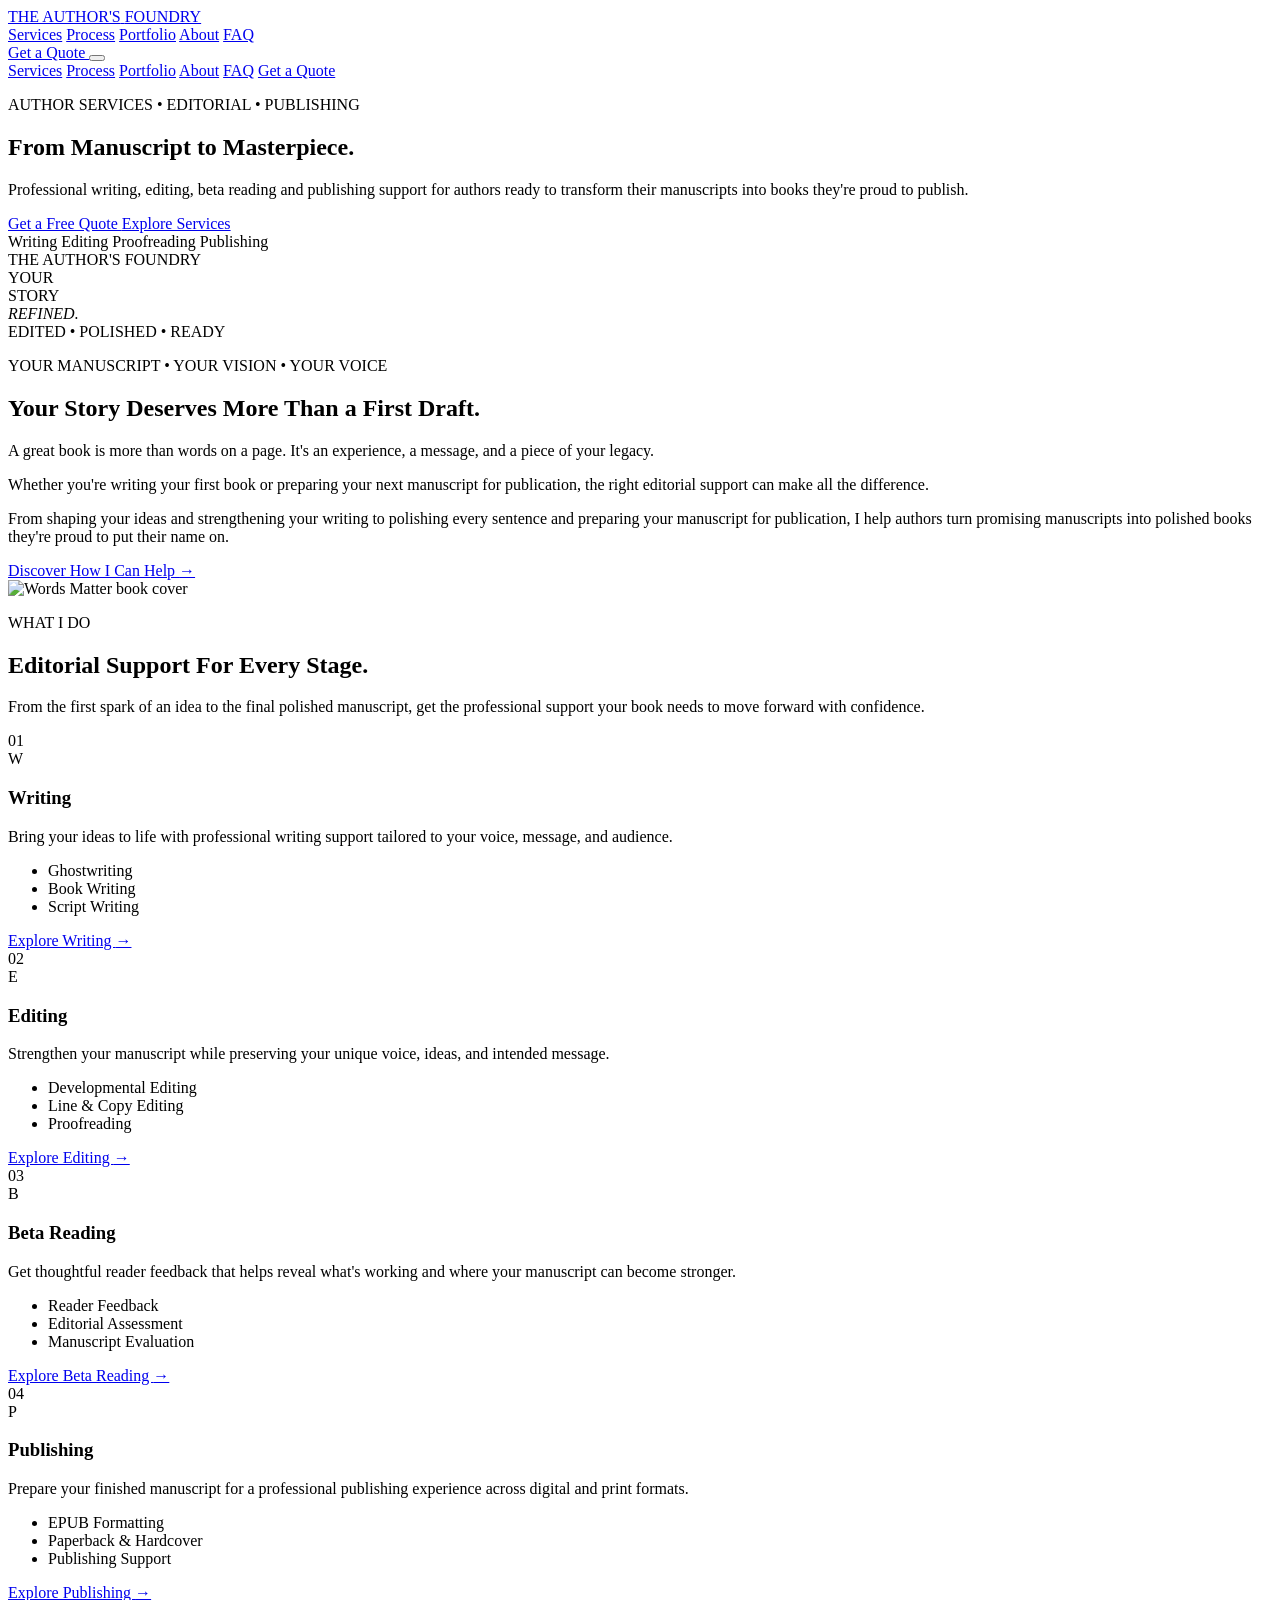
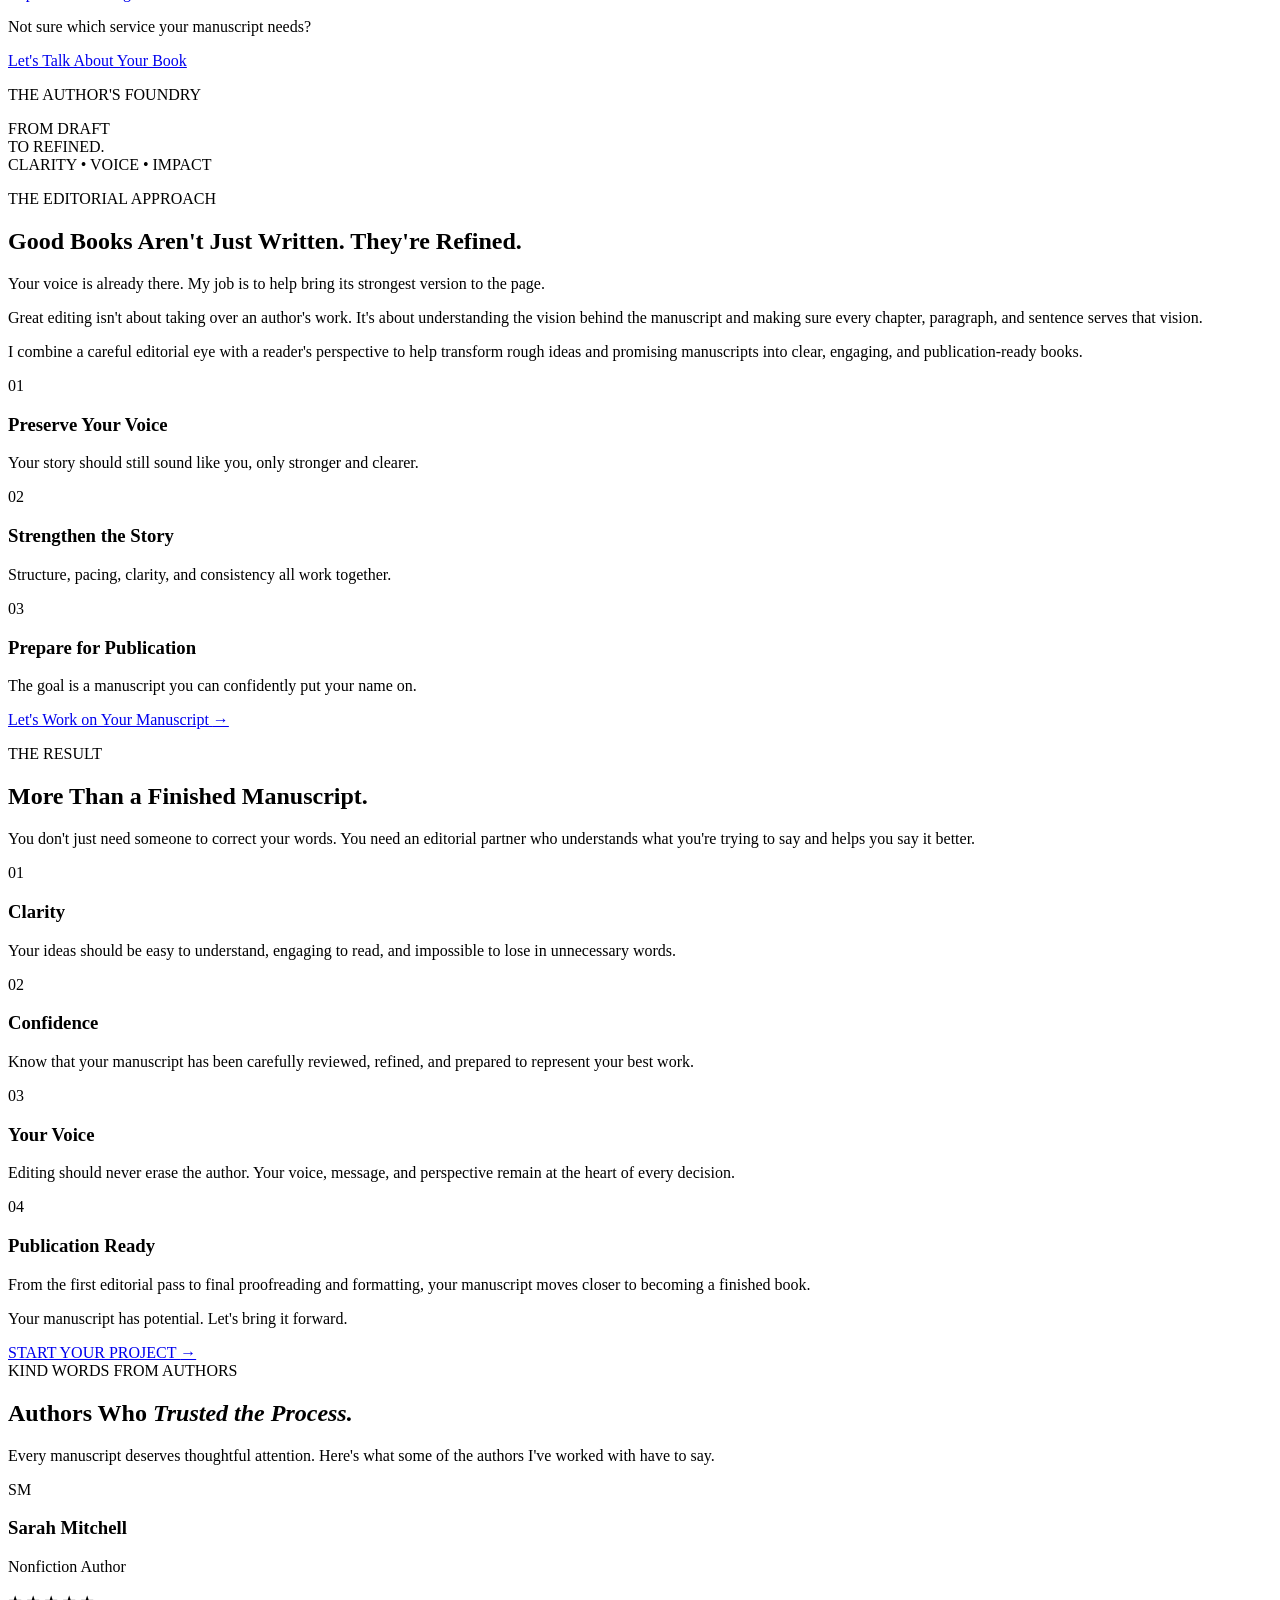
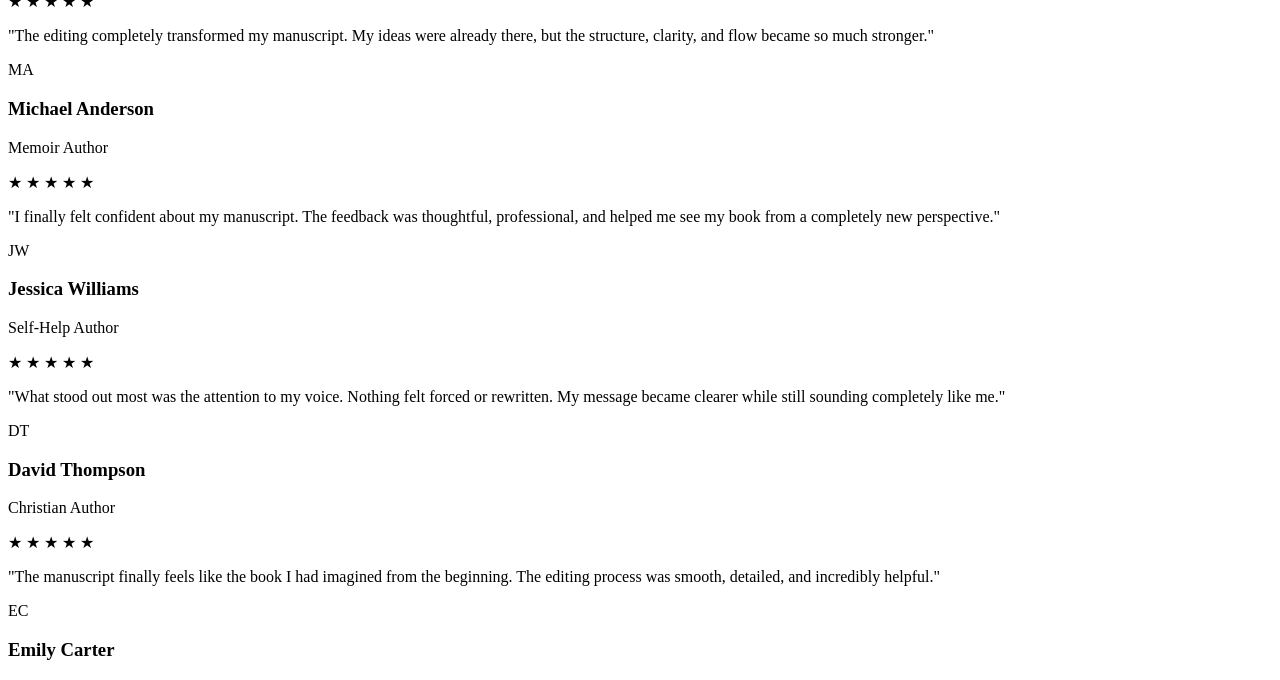
==== index.html @ e4dae897 "Create index.html" ====
<!doctype html>
<html lang="en">
  <head>
    <meta charset="UTF-8" />

    <meta name="viewport" content="width=device-width, initial-scale=1.0" />

    <meta
      name="description"
      content="The Author's Foundry provides professional ghostwriting, book editing, proofreading, beta reading, and publishing support for authors."
    />

    <title>The Author's Foundry | From Manuscript to Masterpiece</title>

    <!-- Google Fonts -->
    <link rel="preconnect" href="https://fonts.googleapis.com" />
    <link rel="preconnect" href="https://fonts.gstatic.com" crossorigin />

    <link
      href="https://fonts.googleapis.com/css2?family=Inter:wght@400;500;600;700&family=Playfair+Display:wght@500;600;700&display=swap"
      rel="stylesheet"
    />

    <!-- Main Stylesheet -->
    <link rel="stylesheet" href="css/style.css" />
  </head>

  <body>
    <!-- =========================================
         HEADER / NAVIGATION
         ========================================= -->

    <header class="site-header">
      <div class="container nav-container">
        <a href="index.html" class="brand">
          <span class="brand-main">THE AUTHOR'S</span>
          <span class="brand-sub">FOUNDRY</span>
        </a>

        <nav class="desktop-nav">
          <a href="#services">Services</a>

          <a href="#process">Process</a>

          <a href="#portfolio">Portfolio</a>

          <a href="#about">About</a>

          <a href="#faq">FAQ</a>
        </nav>

        <a href="#contact" class="btn btn-primary nav-cta"> Get a Quote </a>

        <button
          class="menu-toggle"
          aria-label="Open navigation menu"
          type="button"
        >
          <span></span>
          <span></span>
          <span></span>
        </button>
      </div>

      <!-- Mobile Navigation -->

      <nav class="mobile-nav">
        <a href="#services">Services</a>

        <a href="#process">Process</a>

        <a href="#portfolio">Portfolio</a>

        <a href="#about">About</a>

        <a href="#faq">FAQ</a>

        <a href="#contact" class="btn btn-primary"> Get a Quote </a>
      </nav>
    </header>

    <!-- =========================================
         HERO SECTION
         ========================================= -->

    <section class="hero">
  <div class="container hero-container">

    <!-- Hero Text -->
    <div class="hero-content">

      <p class="eyebrow">
        AUTHOR SERVICES • EDITORIAL • PUBLISHING
      </p>

      <h1>
        From Manuscript
        <span>to Masterpiece.</span>
      </h1>

      <p class="hero-description">
        Professional writing, editing, beta reading and publishing support
        for authors ready to transform their manuscripts into books they're
        proud to publish.
      </p>

      <div class="hero-buttons">
        <a href="#contact" class="btn btn-primary">
          Get a Free Quote
        </a>

        <a href="#services" class="btn btn-outline-light">
          Explore Services
        </a>
      </div>

      <div class="hero-trust">
        <span>Writing</span>
        <span>Editing</span>
        <span>Proofreading</span>
        <span>Publishing</span>
      </div>

    </div>


    <!-- Hero Book Visual -->
    <div class="hero-visual">

      <div class="book-card">

        <div class="book-cover">

          <div class="book-cover-top">
            THE AUTHOR'S FOUNDRY
          </div>

          <div class="book-cover-title">
            YOUR<br />
            STORY<br />
            <em>REFINED.</em>
          </div>

          <div class="book-cover-bottom">
            EDITED • POLISHED • READY
          </div>

        </div>

      </div>

      <div class="hero-decoration decoration-one"></div>

      <div class="hero-decoration decoration-two"></div>

    </div>

  </div>
</section>

    <!-- =========================================
     INTRODUCTION SECTION
     ========================================= -->

    <section class="intro-section" id="about">
      <div class="container intro-container">
        <!-- INTRO TEXT -->
        <div class="intro-content">
          <p class="section-eyebrow">
            YOUR MANUSCRIPT • YOUR VISION • YOUR VOICE
          </p>

          <h2>
            Your Story Deserves
            <span>More Than a First Draft.</span>
          </h2>

          <p class="intro-lead">
            A great book is more than words on a page. It's an experience, a
            message, and a piece of your legacy.
          </p>

          <p class="intro-text">
            Whether you're writing your first book or preparing your next
            manuscript for publication, the right editorial support can make all
            the difference.
          </p>

          <p class="intro-text">
            From shaping your ideas and strengthening your writing to polishing
            every sentence and preparing your manuscript for publication, I help
            authors turn promising manuscripts into polished books they're proud
            to put their name on.
          </p>

          <a href="#services" class="text-link">
            Discover How I Can Help
            <span>→</span>
          </a>
        </div>

<!-- INTRO VISUAL -->
<div class="intro-visual">
  <div class="intro-frame">
    <img
      src="images/words-matter.jpg"
      alt="Words Matter book cover"
      class="intro-book-image"
    />
  </div>

  <div class="intro-circle"></div>
</div>
      </div>
    </section>
    <!-- =========================================
     SERVICES SECTION
     ========================================= -->

    <section class="services-section" id="services">
      <div class="container">
        <!-- SERVICES HEADER -->
        <div class="services-header">
          <p class="section-eyebrow">WHAT I DO</p>

          <h2>
            Editorial Support
            <span>For Every Stage.</span>
          </h2>

          <p class="services-intro">
            From the first spark of an idea to the final polished manuscript,
            get the professional support your book needs to move forward with
            confidence.
          </p>
        </div>

        <!-- SERVICES GRID -->
        <div class="services-grid">
          <!-- SERVICE 01 -->
          <article class="service-card">
            <div class="service-number">01</div>

            <div class="service-icon">W</div>

            <h3>Writing</h3>

            <p>
              Bring your ideas to life with professional writing support
              tailored to your voice, message, and audience.
            </p>

            <ul class="service-list">
              <li>Ghostwriting</li>
              <li>Book Writing</li>
              <li>Script Writing</li>
            </ul>

            <a href="#contact" class="service-link">
              Explore Writing
              <span>→</span>
            </a>
          </article>

          <!-- SERVICE 02 -->
          <article class="service-card service-card-featured">
            <div class="service-number">02</div>

            <div class="service-icon">E</div>

            <h3>Editing</h3>

            <p>
              Strengthen your manuscript while preserving your unique voice,
              ideas, and intended message.
            </p>

            <ul class="service-list">
              <li>Developmental Editing</li>
              <li>Line & Copy Editing</li>
              <li>Proofreading</li>
            </ul>

            <a href="#contact" class="service-link">
              Explore Editing
              <span>→</span>
            </a>
          </article>

          <!-- SERVICE 03 -->
          <article class="service-card">
            <div class="service-number">03</div>

            <div class="service-icon">B</div>

            <h3>Beta Reading</h3>

            <p>
              Get thoughtful reader feedback that helps reveal what's working
              and where your manuscript can become stronger.
            </p>

            <ul class="service-list">
              <li>Reader Feedback</li>
              <li>Editorial Assessment</li>
              <li>Manuscript Evaluation</li>
            </ul>

            <a href="#contact" class="service-link">
              Explore Beta Reading
              <span>→</span>
            </a>
          </article>

          <!-- SERVICE 04 -->
          <article class="service-card">
            <div class="service-number">04</div>

            <div class="service-icon">P</div>

            <h3>Publishing</h3>

            <p>
              Prepare your finished manuscript for a professional publishing
              experience across digital and print formats.
            </p>

            <ul class="service-list">
              <li>EPUB Formatting</li>
              <li>Paperback & Hardcover</li>
              <li>Publishing Support</li>
            </ul>

            <a href="#contact" class="service-link">
              Explore Publishing
              <span>→</span>
            </a>
          </article>
        </div>

        <!-- SERVICES CTA -->
        <div class="services-cta">
          <p>Not sure which service your manuscript needs?</p>

          <a href="#contact" class="btn btn-dark">
            Let's Talk About Your Book
          </a>
        </div>
      </div>
    </section>
    <!-- =========================================
     EDITORIAL PHILOSOPHY SECTION
     ========================================= -->

    <section class="philosophy-section" id="approach">
  <div class="container philosophy-container">

    <!-- PHILOSOPHY VISUAL -->
    <div class="philosophy-visual">

      <div class="philosophy-frame">

        <div class="philosophy-card">

          <p class="philosophy-card-top">
            THE AUTHOR'S FOUNDRY
          </p>

          <div class="philosophy-card-main">
            FROM DRAFT<br />
            <span>TO REFINED.</span>
          </div>

          <div class="philosophy-card-bottom">
            CLARITY • VOICE • IMPACT
          </div>

        </div>

      </div>

      <div class="philosophy-line"></div>

    </div>


    <!-- PHILOSOPHY CONTENT -->
    <div class="philosophy-content">

      <p class="section-eyebrow">
        THE EDITORIAL APPROACH
      </p>

      <h2>
        Good Books Aren't Just Written.
        <span>They're Refined.</span>
      </h2>

      <p class="philosophy-lead">
        Your voice is already there. My job is to help bring its strongest
        version to the page.
      </p>

      <p class="philosophy-text">
        Great editing isn't about taking over an author's work. It's about
        understanding the vision behind the manuscript and making sure every
        chapter, paragraph, and sentence serves that vision.
      </p>

      <p class="philosophy-text">
        I combine a careful editorial eye with a reader's perspective to
        help transform rough ideas and promising manuscripts into clear,
        engaging, and publication-ready books.
      </p>


      <!-- PRINCIPLES -->
      <div class="philosophy-principles">

        <div class="principle">

          <span class="principle-number">
            01
          </span>

          <div>
            <h3>Preserve Your Voice</h3>

            <p>
              Your story should still sound like you, only stronger and
              clearer.
            </p>
          </div>

        </div>


        <div class="principle">

          <span class="principle-number">
            02
          </span>

          <div>
            <h3>Strengthen the Story</h3>

            <p>
              Structure, pacing, clarity, and consistency all work together.
            </p>
          </div>

        </div>


        <div class="principle">

          <span class="principle-number">
            03
          </span>

          <div>
            <h3>Prepare for Publication</h3>

            <p>
              The goal is a manuscript you can confidently put your name on.
            </p>
          </div>

        </div>

      </div>


      <a href="#contact" class="text-link">
        Let's Work on Your Manuscript
        <span>→</span>
      </a>

    </div>

  </div>
</section>
    <!-- =========================================
     WHAT YOU GET SECTION
========================================= -->

    <section class="value-section" id="about">
      <div class="container">
        <div class="value-heading">
          <p class="section-eyebrow">THE RESULT</p>

          <h2>
            More Than a Finished
            <span>Manuscript.</span>
          </h2>

          <p class="value-intro">
            You don't just need someone to correct your words. You need an
            editorial partner who understands what you're trying to say and
            helps you say it better.
          </p>
        </div>

        <div class="value-grid">
          <!-- VALUE 01 -->
          <div class="value-item">
            <div class="value-number">01</div>

            <div class="value-content">
              <h3>Clarity</h3>

              <p>
                Your ideas should be easy to understand, engaging to read, and
                impossible to lose in unnecessary words.
              </p>
            </div>
          </div>

          <!-- VALUE 02 -->
          <div class="value-item">
            <div class="value-number">02</div>

            <div class="value-content">
              <h3>Confidence</h3>

              <p>
                Know that your manuscript has been carefully reviewed, refined,
                and prepared to represent your best work.
              </p>
            </div>
          </div>

          <!-- VALUE 03 -->
          <div class="value-item">
            <div class="value-number">03</div>

            <div class="value-content">
              <h3>Your Voice</h3>

              <p>
                Editing should never erase the author. Your voice, message, and
                perspective remain at the heart of every decision.
              </p>
            </div>
          </div>

          <!-- VALUE 04 -->
          <div class="value-item">
            <div class="value-number">04</div>

            <div class="value-content">
              <h3>Publication Ready</h3>

              <p>
                From the first editorial pass to final proofreading and
                formatting, your manuscript moves closer to becoming a finished
                book.
              </p>
            </div>
          </div>
        </div>

        <!-- VALUE CTA -->

        <div class="value-cta">
          <p>Your manuscript has potential. Let's bring it forward.</p>

          <a href="#contact" class="text-link">
            START YOUR PROJECT
            <span>→</span>
          </a>
        </div>
      </div>
    </section>

    <!-- =========================
     TESTIMONIALS SECTION
========================= -->

    <section class="testimonials-section" id="testimonials">
      <div class="testimonials-header">
        <span class="section-label"> KIND WORDS FROM AUTHORS </span>

        <h2>
          Authors Who
          <em>Trusted the Process.</em>
        </h2>

        <p>
          Every manuscript deserves thoughtful attention. Here's what some of
          the authors I've worked with have to say.
        </p>
      </div>

      <!-- TESTIMONIAL SLIDER -->

      <div class="testimonial-slider" id="testimonialSlider">
        <!-- TESTIMONIAL 1 -->

        <article class="testimonial-card">
          <div class="testimonial-client">
            <div class="client-photo">
              <img
                src="images/client-1.jpg"
                alt="Sarah Mitchell"
                onerror="
                  this.style.display = 'none';
                  this.nextElementSibling.style.display = 'flex';
                "
              />

              <span class="photo-placeholder"> SM </span>
            </div>

            <div class="client-info">
              <h3>Sarah Mitchell</h3>
              <p>Nonfiction Author</p>
            </div>
          </div>

          <div class="testimonial-stars">★ ★ ★ ★ ★</div>

          <p class="testimonial-text">
            "The editing completely transformed my manuscript. My ideas were
            already there, but the structure, clarity, and flow became so much
            stronger."
          </p>
        </article>

        <!-- TESTIMONIAL 2 -->

        <article class="testimonial-card">
          <div class="testimonial-client">
            <div class="client-photo">
              <img
                src="images/client-2.jpg"
                alt="Michael Anderson"
                onerror="
                  this.style.display = 'none';
                  this.nextElementSibling.style.display = 'flex';
                "
              />

              <span class="photo-placeholder"> MA </span>
            </div>

            <div class="client-info">
              <h3>Michael Anderson</h3>
              <p>Memoir Author</p>
            </div>
          </div>

          <div class="testimonial-stars">★ ★ ★ ★ ★</div>

          <p class="testimonial-text">
            "I finally felt confident about my manuscript. The feedback was
            thoughtful, professional, and helped me see my book from a
            completely new perspective."
          </p>
        </article>

        <!-- TESTIMONIAL 3 -->

        <article class="testimonial-card">
          <div class="testimonial-client">
            <div class="client-photo">
              <img
                src="images/client-3.jpg"
                alt="Jessica Williams"
                onerror="
                  this.style.display = 'none';
                  this.nextElementSibling.style.display = 'flex';
                "
              />

              <span class="photo-placeholder"> JW </span>
            </div>

            <div class="client-info">
              <h3>Jessica Williams</h3>
              <p>Self-Help Author</p>
            </div>
          </div>

          <div class="testimonial-stars">★ ★ ★ ★ ★</div>

          <p class="testimonial-text">
            "What stood out most was the attention to my voice. Nothing felt
            forced or rewritten. My message became clearer while still sounding
            completely like me."
          </p>
        </article>

        <!-- TESTIMONIAL 4 -->

        <article class="testimonial-card">
          <div class="testimonial-client">
            <div class="client-photo">
              <img
                src="images/client-4.jpg"
                alt="David Thompson"
                onerror="
                  this.style.display = 'none';
                  this.nextElementSibling.style.display = 'flex';
                "
              />

              <span class="photo-placeholder"> DT </span>
            </div>

            <div class="client-info">
              <h3>David Thompson</h3>
              <p>Christian Author</p>
            </div>
          </div>

          <div class="testimonial-stars">★ ★ ★ ★ ★</div>

          <p class="testimonial-text">
            "The manuscript finally feels like the book I had imagined from the
            beginning. The editing process was smooth, detailed, and incredibly
            helpful."
          </p>
        </article>

        <!-- TESTIMONIAL 5 -->

        <article class="testimonial-card">
          <div class="testimonial-client">
            <div class="client-photo">
              <img
                src="images/client-5.jpg"
                alt="Emily Carter"
                onerror="
                  this.style.display = 'none';
                  this.nextElementSibling.style.display = 'flex';
                "
              />

              <span class="photo-placeholder"> EC </span>
            </div>

            <div class="client-info">
              <h3>Emily Carter</h3>
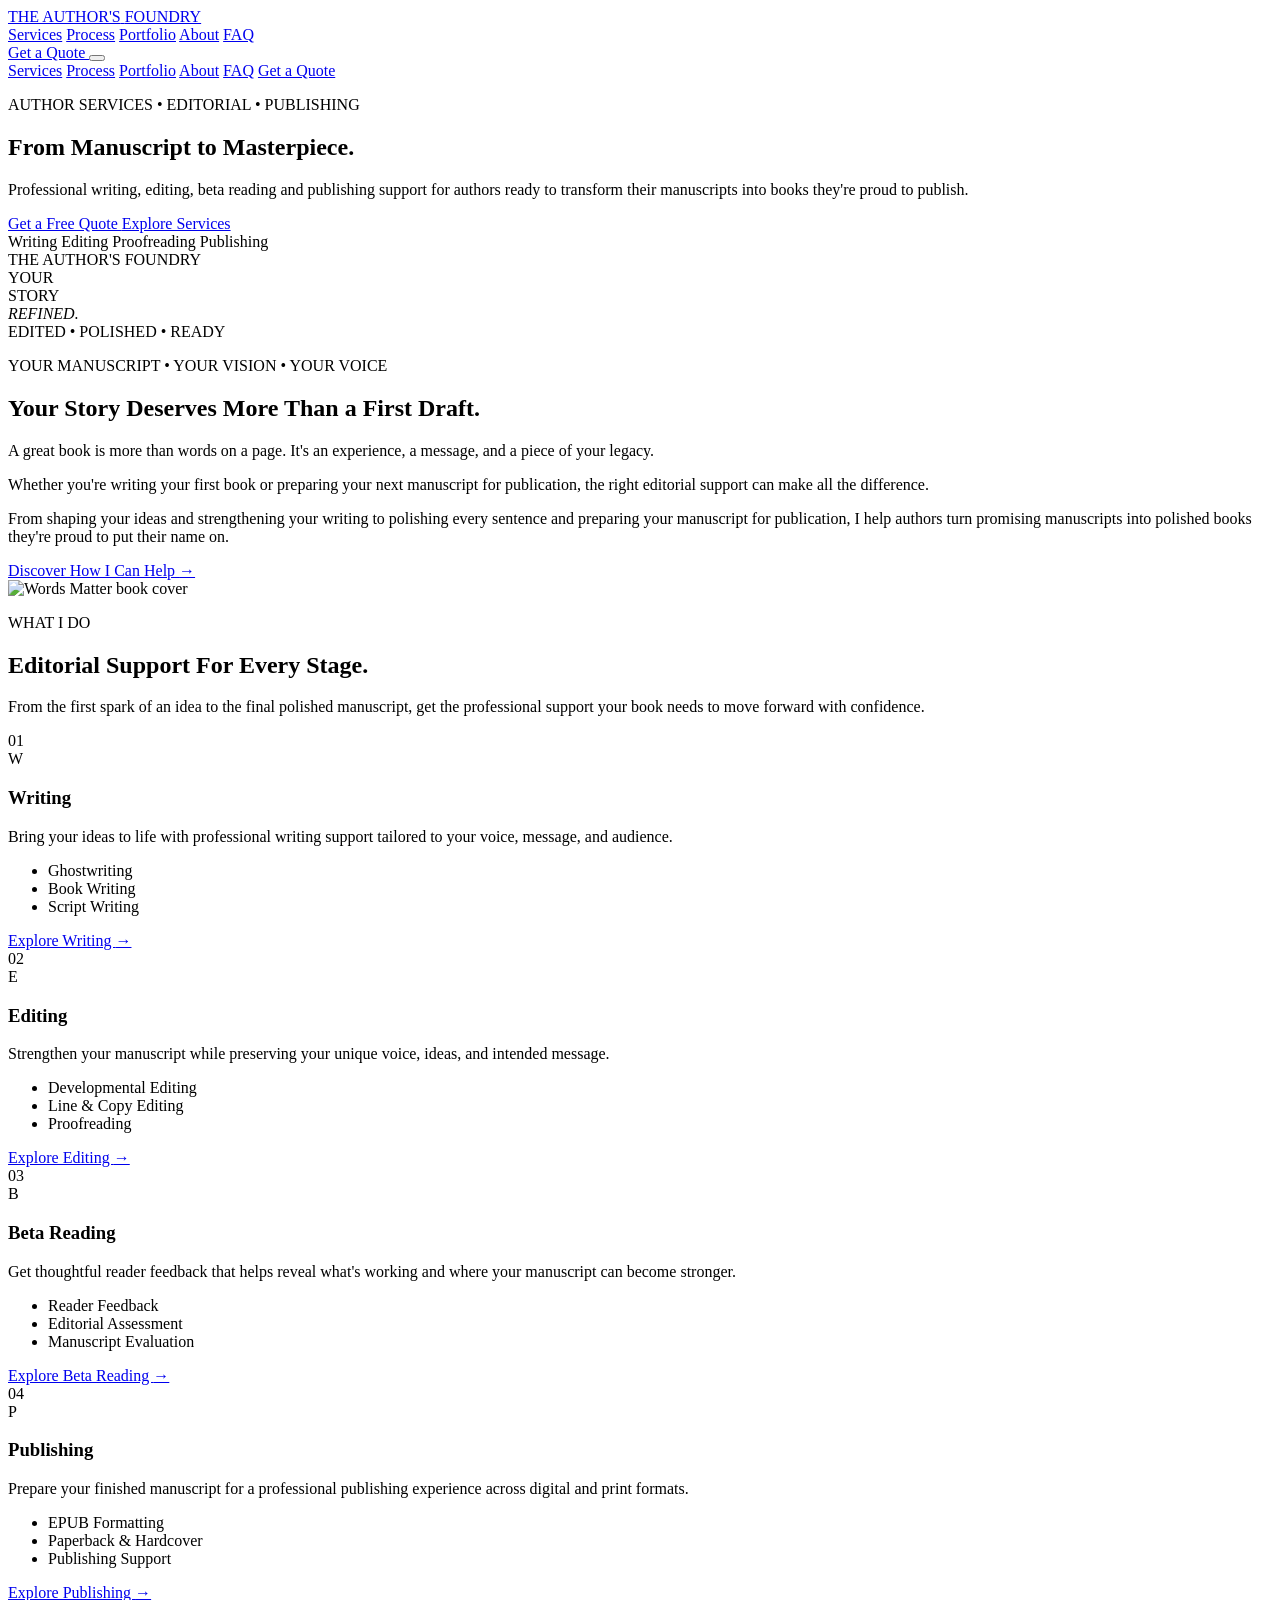
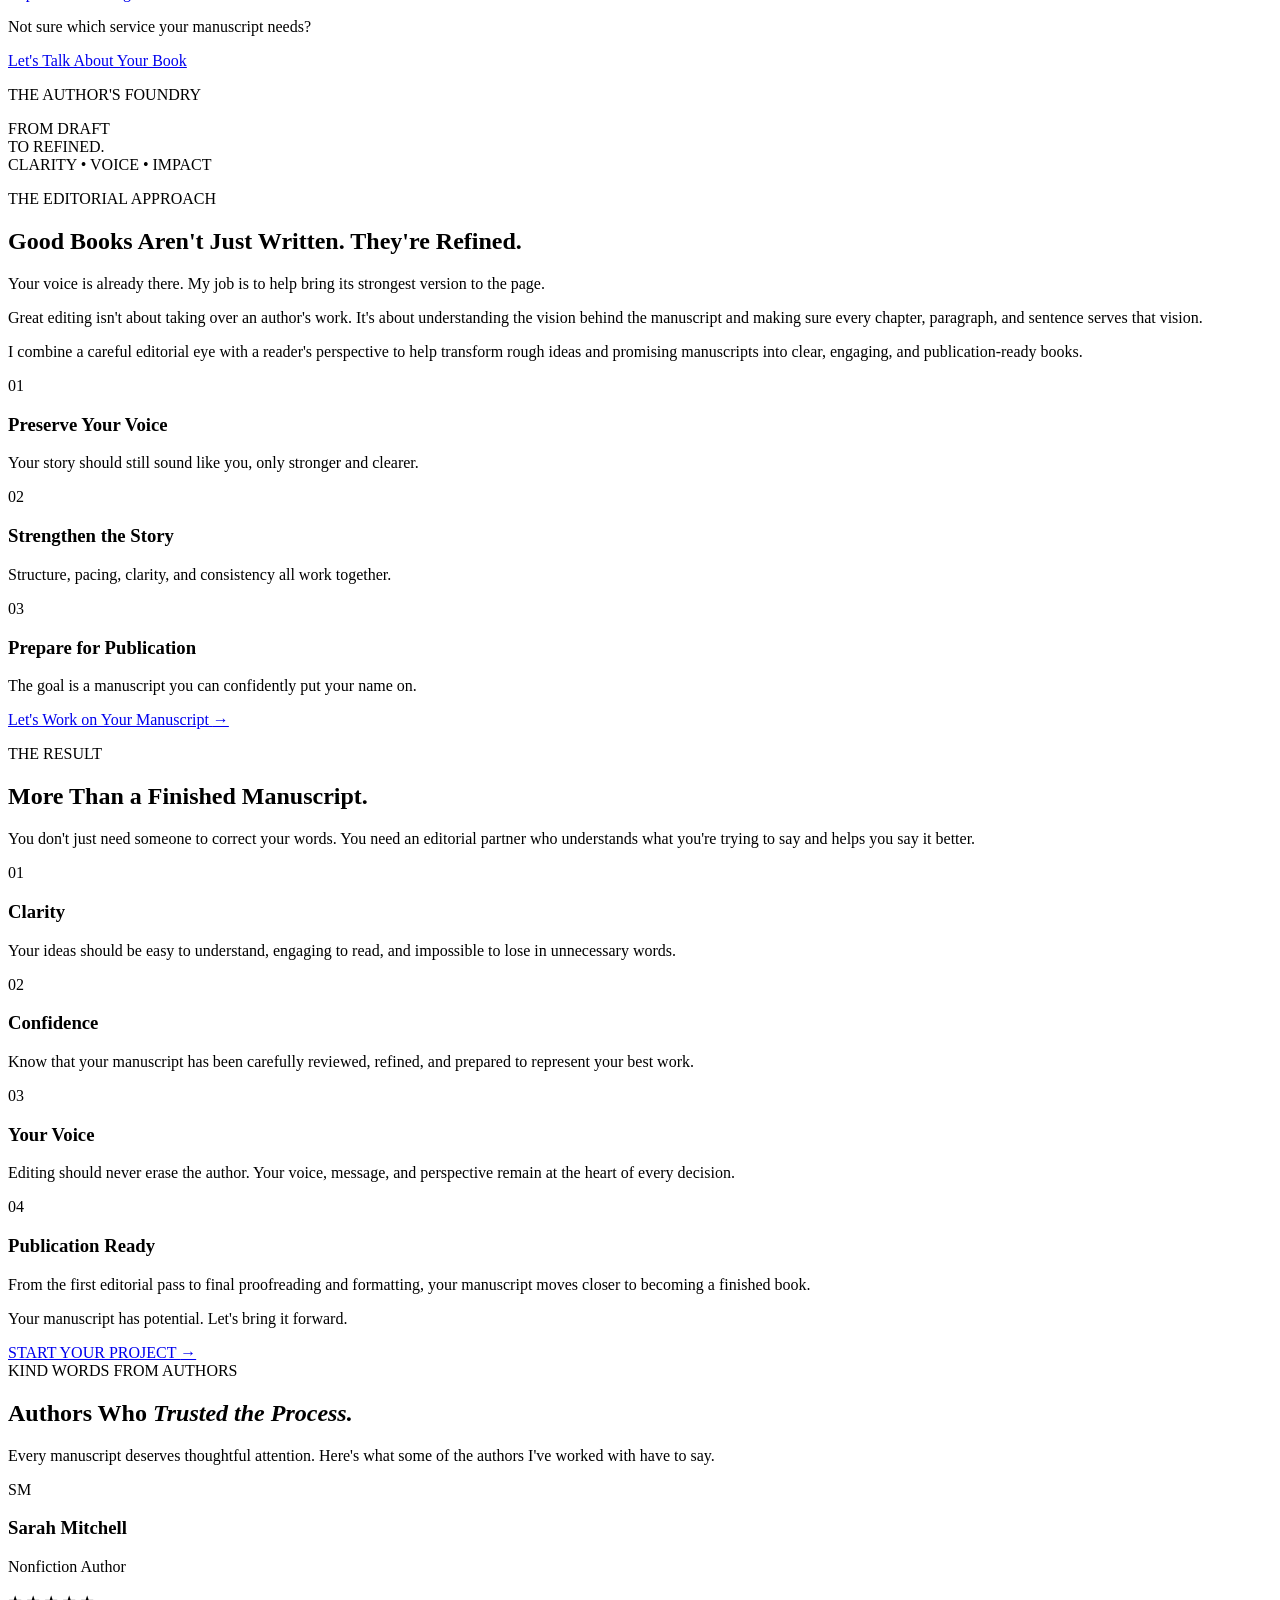
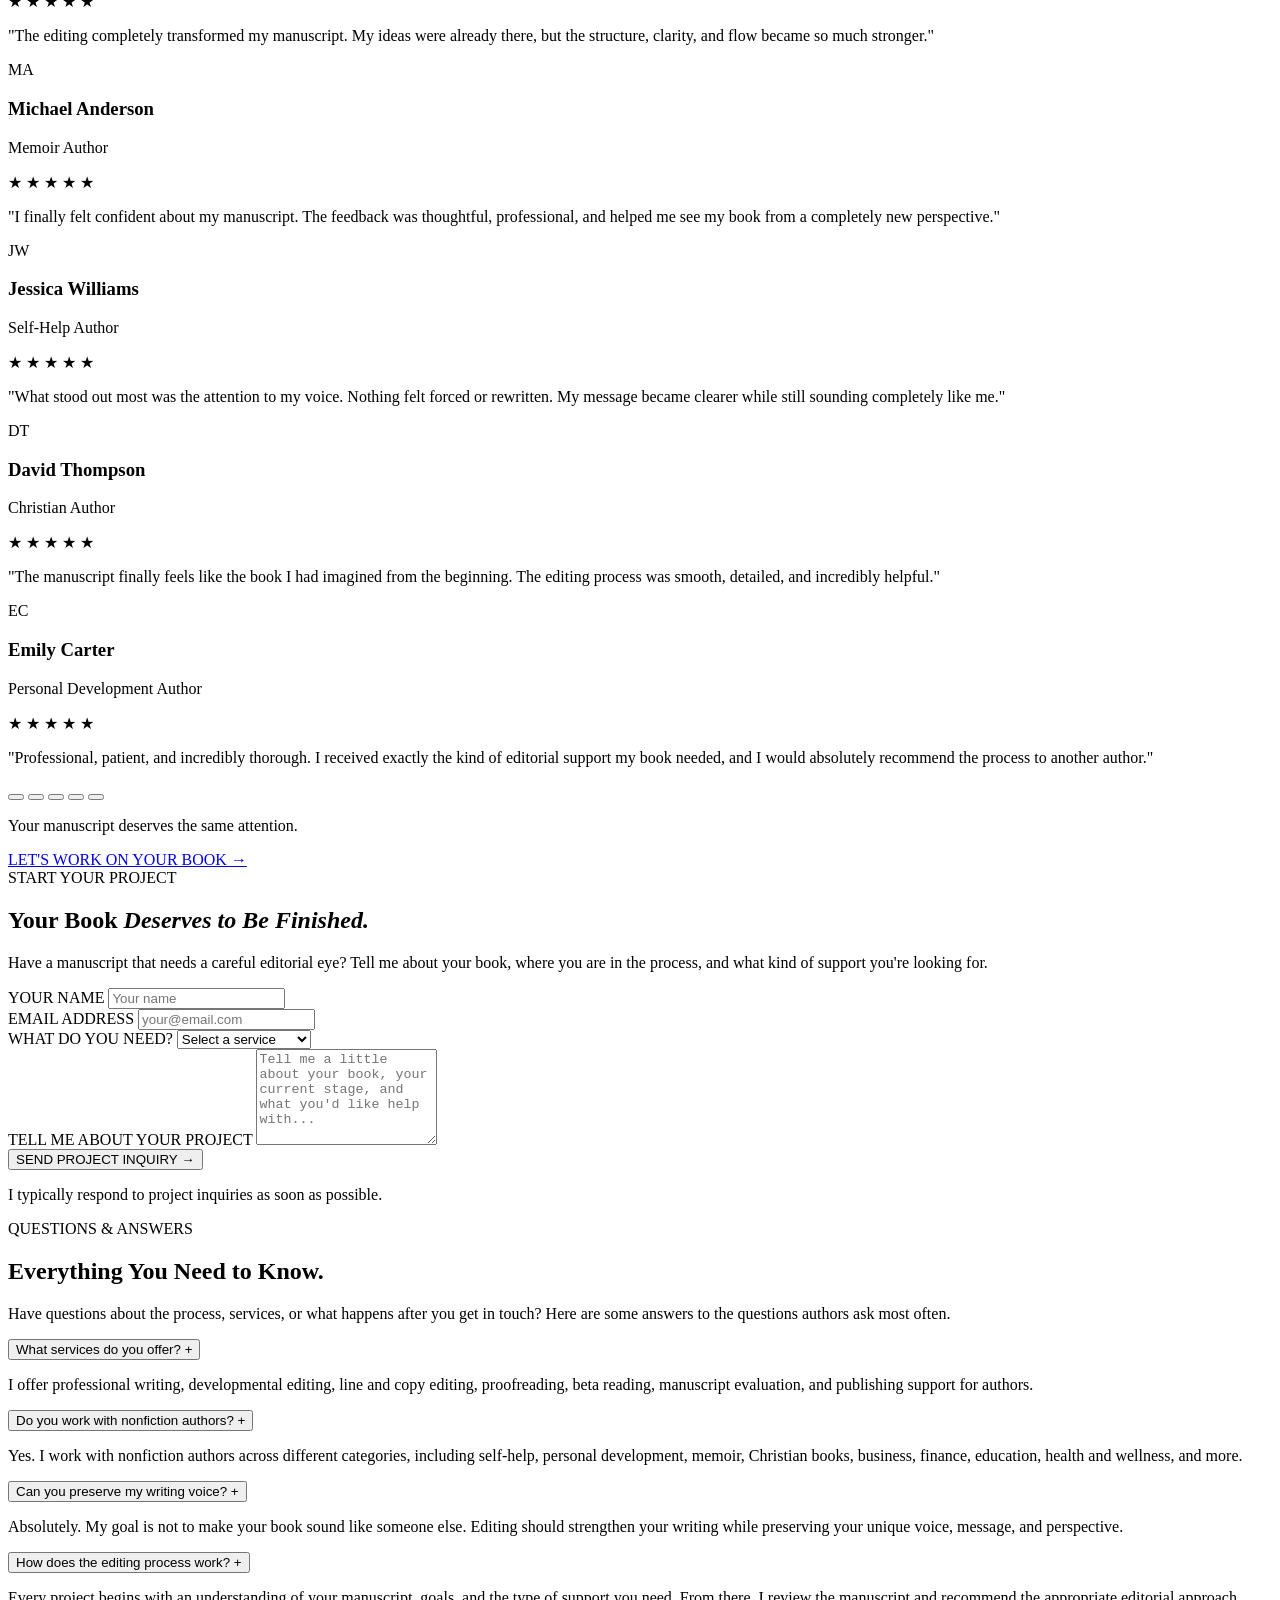
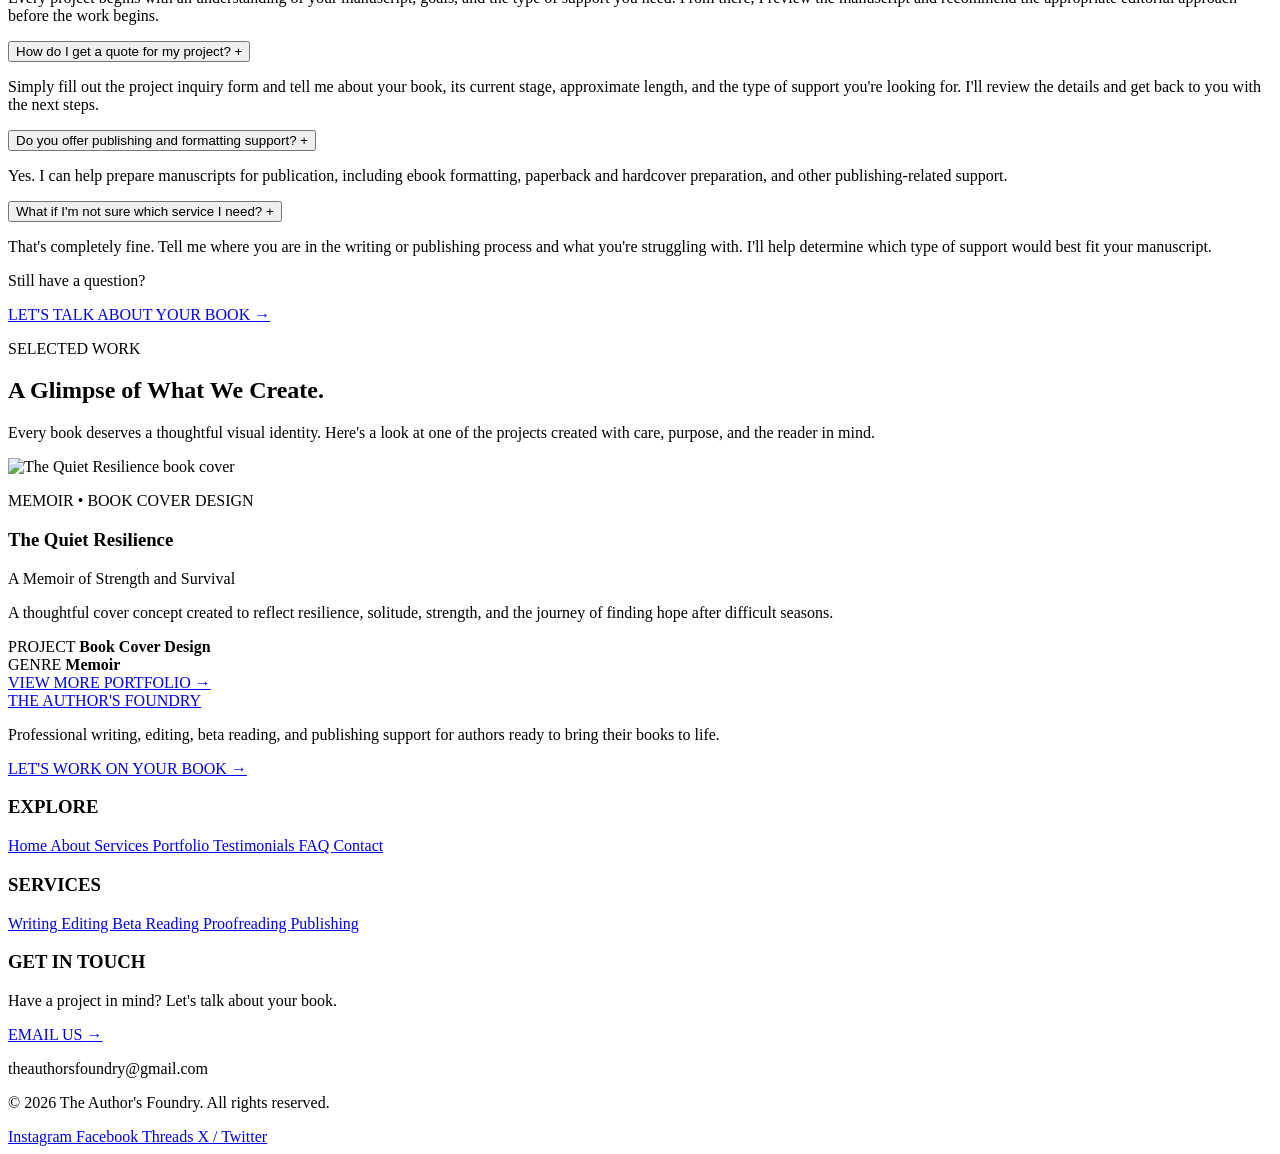
==== commit 9c485898: "index.html" ====
--- a/index.html
+++ b/index.html
@@ -742,4 +742,692 @@
 
             <div class="client-info">
               <h3>Emily Carter</h3>
-            
+              <p>Personal Development Author</p>
+            </div>
+          </div>
+
+          <div class="testimonial-stars">★ ★ ★ ★ ★</div>
+
+          <p class="testimonial-text">
+            "Professional, patient, and incredibly thorough. I received exactly
+            the kind of editorial support my book needed, and I would absolutely
+            recommend the process to another author."
+          </p>
+        </article>
+      </div>
+
+      <!-- SLIDER DOTS -->
+
+      <div class="testimonial-dots" id="testimonialDots">
+        <button
+          class="testimonial-dot active"
+          aria-label="View testimonial 1"
+          data-slide="0"
+        ></button>
+
+        <button
+          class="testimonial-dot"
+          aria-label="View testimonial 2"
+          data-slide="1"
+        ></button>
+
+        <button
+          class="testimonial-dot"
+          aria-label="View testimonial 3"
+          data-slide="2"
+        ></button>
+
+        <button
+          class="testimonial-dot"
+          aria-label="View testimonial 4"
+          data-slide="3"
+        ></button>
+
+        <button
+          class="testimonial-dot"
+          aria-label="View testimonial 5"
+          data-slide="4"
+        ></button>
+      </div>
+
+      <!-- TESTIMONIAL CTA -->
+
+      <div class="testimonial-cta">
+        <p>Your manuscript deserves the same attention.</p>
+
+        <a href="#contact">
+          LET'S WORK ON YOUR BOOK
+          <span>→</span>
+        </a>
+      </div>
+    </section>
+
+    <!-- TESTIMONIAL SLIDER SCRIPT -->
+
+    <script>
+      const testimonialSlider = document.getElementById("testimonialSlider");
+
+      const testimonialCards = document.querySelectorAll(".testimonial-card");
+
+      const testimonialDots = document.querySelectorAll(".testimonial-dot");
+
+      /* Update the active dot when the client scrolls */
+
+      testimonialSlider.addEventListener("scroll", function () {
+        const scrollPosition = testimonialSlider.scrollLeft;
+
+        const cardWidth =
+          testimonialCards[0].offsetWidth +
+          parseInt(getComputedStyle(testimonialSlider).gap);
+
+        const currentSlide = Math.round(scrollPosition / cardWidth);
+
+        testimonialDots.forEach(function (dot, index) {
+          dot.classList.toggle("active", index === currentSlide);
+        });
+      });
+
+      /* Allow clients to click the dots */
+
+      testimonialDots.forEach(function (dot) {
+        dot.addEventListener("click", function () {
+          const slide = Number(this.dataset.slide);
+
+          testimonialCards[slide].scrollIntoView({
+            behavior: "smooth",
+            block: "nearest",
+            inline: "start",
+          });
+        });
+      });
+    </script>
+
+    <!-- JavaScript -->
+
+    
+    <!-- =========================
+     CONTACT / START PROJECT
+========================= -->
+
+    <section class="contact-section" id="contact">
+      <div class="contact-inner">
+        <span class="contact-label"> START YOUR PROJECT </span>
+
+        <h2>
+          Your Book
+          <em>Deserves to Be Finished.</em>
+        </h2>
+
+        <p class="contact-intro">
+          Have a manuscript that needs a careful editorial eye? Tell me about
+          your book, where you are in the process, and what kind of support
+          you're looking for.
+        </p>
+
+        <form
+  class="contact-form"
+  id="contactForm"
+  action="https://formspree.io/f/xqpzynkn"
+  method="POST"
+>
+
+  <div class="form-group">
+
+    <label for="name">YOUR NAME</label>
+
+    <input
+      type="text"
+      id="name"
+      name="name"
+      placeholder="Your name"
+      autocomplete="name"
+      required
+    />
+
+  </div>
+
+
+  <div class="form-group">
+
+    <label for="email">EMAIL ADDRESS</label>
+
+    <input
+      type="email"
+      id="email"
+      name="email"
+      placeholder="your@email.com"
+      autocomplete="email"
+      required
+    />
+
+  </div>
+
+
+  <div class="form-group">
+
+    <label for="service">WHAT DO YOU NEED?</label>
+
+    <select
+      id="service"
+      name="service"
+      required
+    >
+
+      <option value="" disabled selected>
+        Select a service
+      </option>
+
+      <option value="Writing">
+        Writing
+      </option>
+
+      <option value="Editing">
+        Editing
+      </option>
+
+      <option value="Beta Reading">
+        Beta Reading
+      </option>
+
+      <option value="Proofreading">
+        Proofreading
+      </option>
+
+      <option value="Publishing Support">
+        Publishing Support
+      </option>
+
+      <option value="I'm not sure yet">
+        I'm not sure yet
+      </option>
+
+    </select>
+
+  </div>
+
+
+  <div class="form-group">
+
+    <label for="message">
+      TELL ME ABOUT YOUR PROJECT
+    </label>
+
+    <textarea
+      id="message"
+      name="message"
+      rows="6"
+      placeholder="Tell me a little about your book, your current stage, and what you'd like help with..."
+      required
+    ></textarea>
+
+  </div>
+
+
+  <button
+    type="submit"
+    class="contact-submit"
+  >
+
+    SEND PROJECT INQUIRY
+
+    <span>→</span>
+
+  </button>
+
+</form>
+
+        <div class="contact-note">
+          <span></span>
+
+          <p>I typically respond to project inquiries as soon as possible.</p>
+
+          <span></span>
+        </div>
+      </div>
+    </section>
+
+    <!-- =========================
+     FAQ SECTION
+========================= -->
+
+    <section class="faq-section" id="faq">
+      <div class="faq-container">
+        <div class="faq-heading">
+          <p class="section-eyebrow">QUESTIONS & ANSWERS</p>
+
+          <h2>
+            Everything You Need
+            <span>to Know.</span>
+          </h2>
+
+          <p class="faq-intro">
+            Have questions about the process, services, or what happens after
+            you get in touch? Here are some answers to the questions authors ask
+            most often.
+          </p>
+        </div>
+
+        <div class="faq-list">
+          <!-- FAQ 01 -->
+
+          <div class="faq-item">
+            <button class="faq-question" type="button">
+              <span> What services do you offer? </span>
+
+              <span class="faq-icon">+</span>
+            </button>
+
+            <div class="faq-answer">
+              <p>
+                I offer professional writing, developmental editing, line and
+                copy editing, proofreading, beta reading, manuscript evaluation,
+                and publishing support for authors.
+              </p>
+            </div>
+          </div>
+
+          <!-- FAQ 02 -->
+
+          <div class="faq-item">
+            <button class="faq-question" type="button">
+              <span> Do you work with nonfiction authors? </span>
+
+              <span class="faq-icon">+</span>
+            </button>
+
+            <div class="faq-answer">
+              <p>
+                Yes. I work with nonfiction authors across different categories,
+                including self-help, personal development, memoir, Christian
+                books, business, finance, education, health and wellness, and
+                more.
+              </p>
+            </div>
+          </div>
+
+          <!-- FAQ 03 -->
+
+          <div class="faq-item">
+            <button class="faq-question" type="button">
+              <span> Can you preserve my writing voice? </span>
+
+              <span class="faq-icon">+</span>
+            </button>
+
+            <div class="faq-answer">
+              <p>
+                Absolutely. My goal is not to make your book sound like someone
+                else. Editing should strengthen your writing while preserving
+                your unique voice, message, and perspective.
+              </p>
+            </div>
+          </div>
+
+          <!-- FAQ 04 -->
+
+          <div class="faq-item">
+            <button class="faq-question" type="button">
+              <span> How does the editing process work? </span>
+
+              <span class="faq-icon">+</span>
+            </button>
+
+            <div class="faq-answer">
+              <p>
+                Every project begins with an understanding of your manuscript,
+                goals, and the type of support you need. From there, I review
+                the manuscript and recommend the appropriate editorial approach
+                before the work begins.
+              </p>
+            </div>
+          </div>
+
+          <!-- FAQ 05 -->
+
+          <div class="faq-item">
+            <button class="faq-question" type="button">
+              <span> How do I get a quote for my project? </span>
+
+              <span class="faq-icon">+</span>
+            </button>
+
+            <div class="faq-answer">
+              <p>
+                Simply fill out the project inquiry form and tell me about your
+                book, its current stage, approximate length, and the type of
+                support you're looking for. I'll review the details and get back
+                to you with the next steps.
+              </p>
+            </div>
+          </div>
+
+          <!-- FAQ 06 -->
+
+          <div class="faq-item">
+            <button class="faq-question" type="button">
+              <span> Do you offer publishing and formatting support? </span>
+
+              <span class="faq-icon">+</span>
+            </button>
+
+            <div class="faq-answer">
+              <p>
+                Yes. I can help prepare manuscripts for publication, including
+                ebook formatting, paperback and hardcover preparation, and other
+                publishing-related support.
+              </p>
+            </div>
+          </div>
+
+          <!-- FAQ 07 -->
+
+          <div class="faq-item">
+            <button class="faq-question" type="button">
+              <span> What if I'm not sure which service I need? </span>
+
+              <span class="faq-icon">+</span>
+            </button>
+
+            <div class="faq-answer">
+              <p>
+                That's completely fine. Tell me where you are in the writing or
+                publishing process and what you're struggling with. I'll help
+                determine which type of support would best fit your manuscript.
+              </p>
+            </div>
+          </div>
+        </div>
+
+        <div class="faq-bottom">
+          <p>Still have a question?</p>
+
+          <a href="#contact">
+            LET'S TALK ABOUT YOUR BOOK
+            <span>→</span>
+          </a>
+        </div>
+      </div>
+    </section>
+    <!-- ================================
+     PORTFOLIO SECTION
+================================= -->
+
+    <section class="portfolio-section" id="portfolio">
+      <div class="portfolio-container">
+        <div class="portfolio-intro">
+          <p class="portfolio-eyebrow">SELECTED WORK</p>
+
+          <h2>
+            A Glimpse of What
+            <span>We Create.</span>
+          </h2>
+
+          <p class="portfolio-description">
+            Every book deserves a thoughtful visual identity. Here's a look at
+            one of the projects created with care, purpose, and the reader in
+            mind.
+          </p>
+        </div>
+
+        <div class="featured-portfolio">
+          <!-- Book Cover -->
+          <div class="portfolio-cover">
+            <img
+    src="images/quiet-resilience.png"
+    alt="The Quiet Resilience book cover"
+>
+          </div>
+
+          <!-- Book Information -->
+          <div class="portfolio-info">
+            <p class="portfolio-category">MEMOIR • BOOK COVER DESIGN</p>
+
+            <h3>The Quiet Resilience</h3>
+
+            <p class="portfolio-subtitle">A Memoir of Strength and Survival</p>
+
+            <p class="portfolio-text">
+              A thoughtful cover concept created to reflect resilience,
+              solitude, strength, and the journey of finding hope after
+              difficult seasons.
+            </p>
+
+            <div class="portfolio-details">
+              <div>
+                <span>PROJECT</span>
+                <strong>Book Cover Design</strong>
+              </div>
+
+              <div>
+                <span>GENRE</span>
+                <strong>Memoir</strong>
+              </div>
+            </div>
+
+            <a href="portfolio.html" class="portfolio-button">
+  VIEW MORE PORTFOLIO
+  <span>→</span>
+</a>
+          </div>
+        </div>
+      </div>
+    </section>
+    
+    <!-- =========================
+     FOOTER
+========================= -->
+
+    <footer class="site-footer">
+
+  <div class="footer-container">
+
+    <!-- Footer Brand -->
+
+    <div class="footer-brand">
+
+      <a href="index.html" class="footer-logo">
+
+        THE AUTHOR'S
+
+        <span>FOUNDRY</span>
+
+      </a>
+
+
+      <p>
+        Professional writing, editing, beta reading, and publishing support
+        for authors ready to bring their books to life.
+      </p>
+
+
+      <a href="index.html#contact" class="footer-cta">
+
+        LET'S WORK ON YOUR BOOK
+
+        <span>→</span>
+
+      </a>
+
+    </div>
+
+
+
+    <!-- Quick Links -->
+
+    <div class="footer-column">
+
+      <h3>EXPLORE</h3>
+
+      <a href="index.html#home">
+        Home
+      </a>
+
+      <a href="index.html#about">
+        About
+      </a>
+
+      <a href="index.html#services">
+        Services
+      </a>
+
+      <a href="portfolio.html">
+        Portfolio
+      </a>
+
+      <a href="index.html#testimonials">
+        Testimonials
+      </a>
+
+      <a href="index.html#faq">
+        FAQ
+      </a>
+
+      <a href="index.html#contact">
+        Contact
+      </a>
+
+    </div>
+
+
+
+    <!-- Services -->
+
+    <div class="footer-column">
+
+      <h3>SERVICES</h3>
+
+      <a href="index.html#services">
+        Writing
+      </a>
+
+      <a href="index.html#services">
+        Editing
+      </a>
+
+      <a href="index.html#services">
+        Beta Reading
+      </a>
+
+      <a href="index.html#services">
+        Proofreading
+      </a>
+
+      <a href="index.html#services">
+        Publishing
+      </a>
+
+    </div>
+
+
+
+    <!-- Contact -->
+
+    <div class="footer-column footer-contact">
+
+      <h3>GET IN TOUCH</h3>
+
+
+      <p>
+        Have a project in mind?
+        Let's talk about your book.
+      </p>
+
+
+      <a
+        href="mailto:theauthorsfoundry@gmail.com"
+        class="footer-email-button"
+      >
+
+        EMAIL US
+
+        <span>→</span>
+
+      </a>
+
+
+      <p class="footer-email-address">
+        theauthorsfoundry@gmail.com
+      </p>
+
+    </div>
+
+  </div>
+
+
+
+  <!-- Footer Bottom -->
+
+  <div class="footer-bottom">
+
+    <p>
+      © 2026 The Author's Foundry.
+      All rights reserved.
+    </p>
+
+
+    <div class="footer-socials">
+
+      <a
+        href="https://www.instagram.com/theauthorsfoundry?igsi=NDVrY3h2dGNrMXVs"
+        target="_blank"
+        rel="noopener noreferrer"
+        aria-label="Instagram"
+      >
+        Instagram
+      </a>
+
+
+      <a
+        href="https://www.facebook.com/profile.php?id=61575190373914"
+        target="_blank"
+        rel="noopener noreferrer"
+        aria-label="Facebook"
+      >
+        Facebook
+      </a>
+
+
+      <a
+        href="https://www.threads.com/@theauthorsfoundry"
+        target="_blank"
+        rel="noopener noreferrer"
+        aria-label="Threads"
+      >
+        Threads
+      </a>
+
+
+      <a
+        href="https://x.com/authorsfoundry"
+        target="_blank"
+        rel="noopener noreferrer"
+        aria-label="X / Twitter"
+      >
+        X / Twitter
+      </a>
+
+    </div>
+
+  </div>
+
+</footer>
+    <script>
+      const faqQuestions = document.querySelectorAll(".faq-question");
+
+      faqQuestions.forEach(function (question) {
+        question.addEventListener("click", function () {
+          const currentItem = question.closest(".faq-item");
+
+          document.querySelectorAll(".faq-item").forEach(function (item) {
+            if (item !== currentItem) {
+              item.classList.remove("active");
+            }
+          });
+
+          currentItem.classList.toggle("active");
+        });
+      });
+    </script>
+    <script src="js/script.js"></script>
+  </body>
+</html>
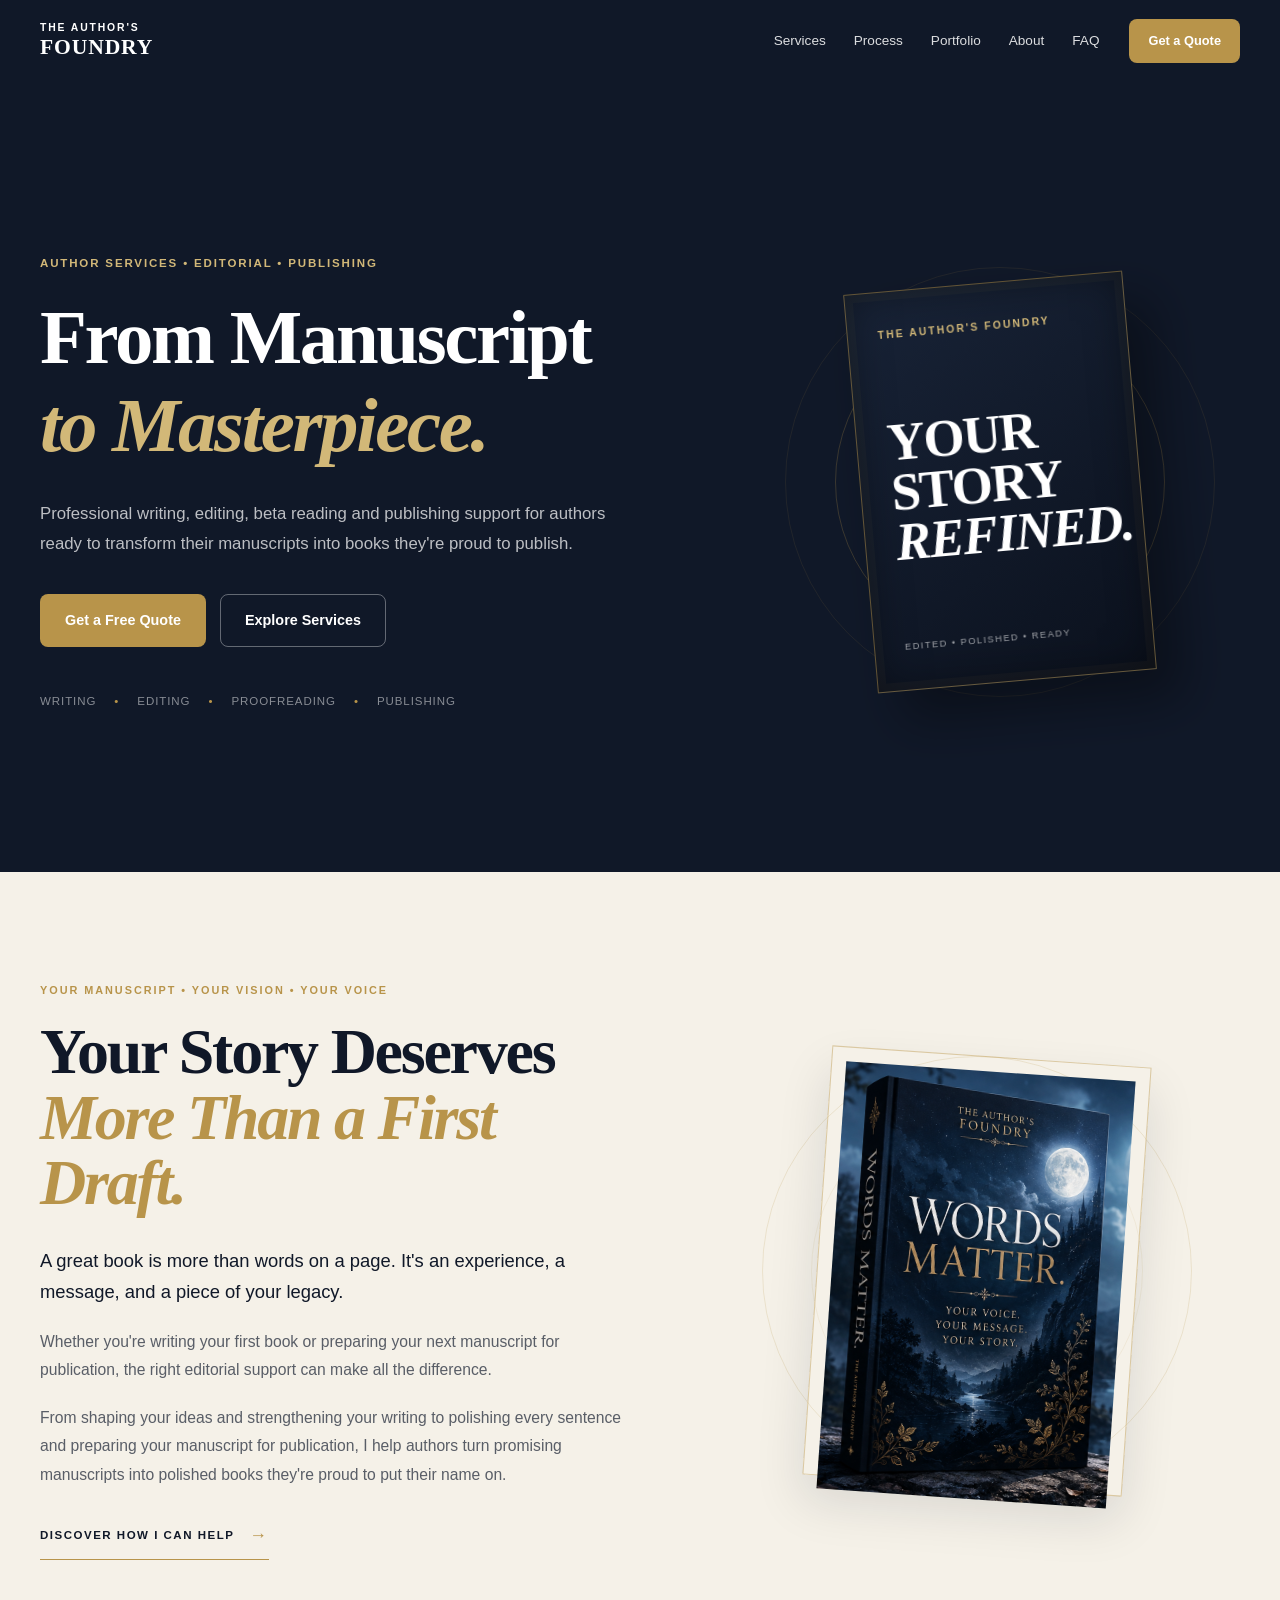
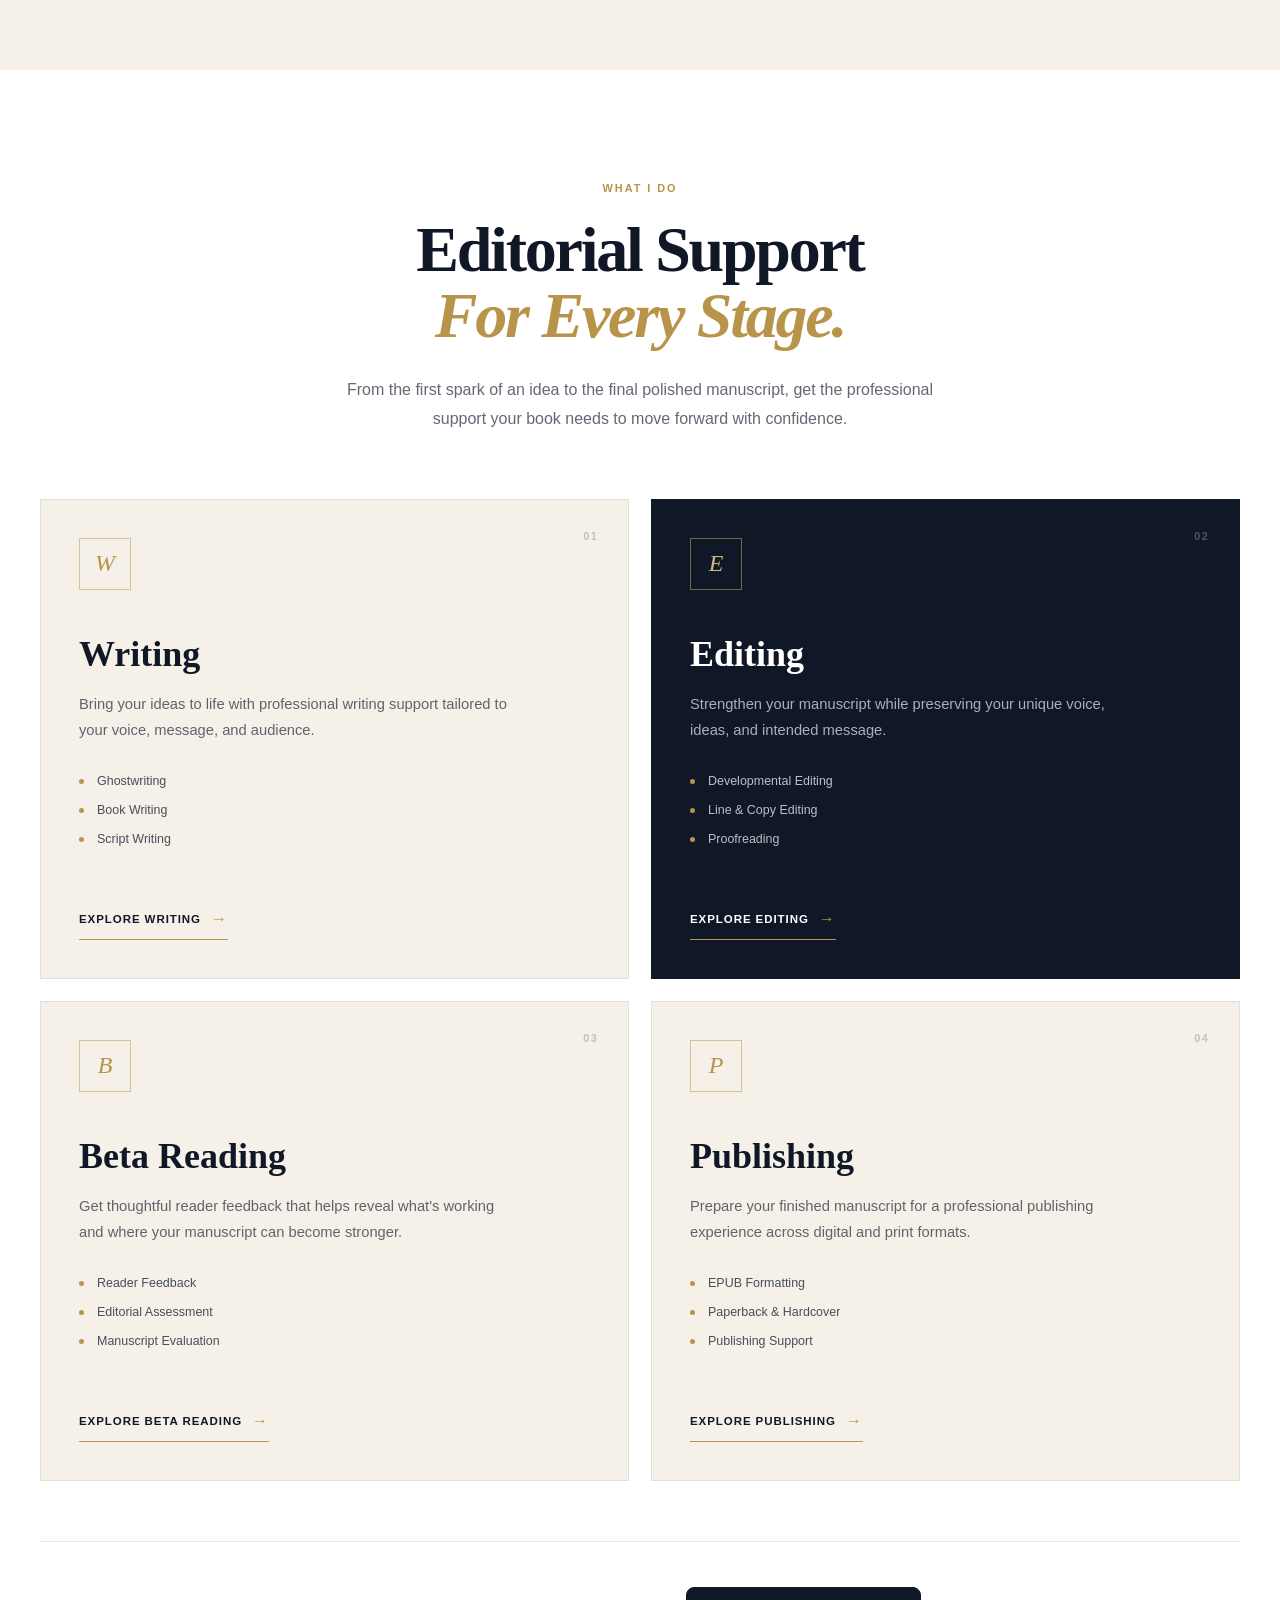
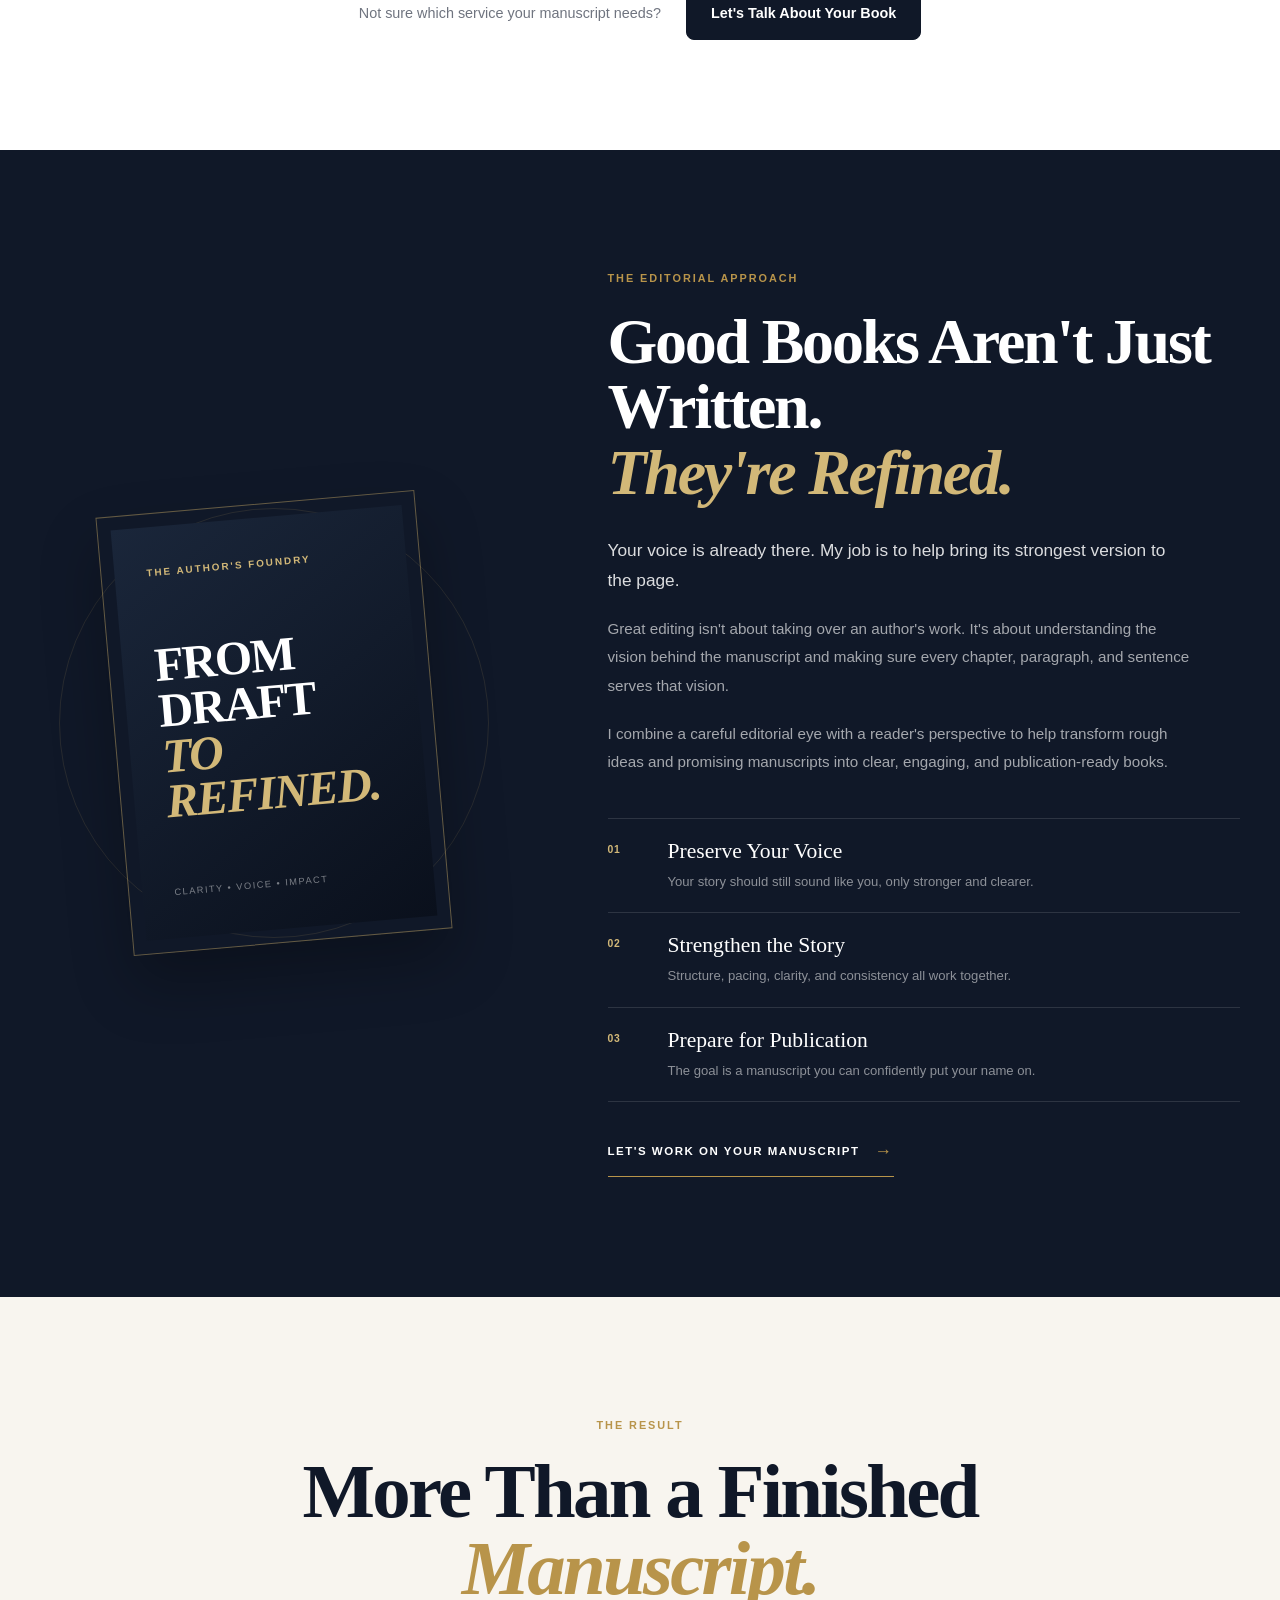
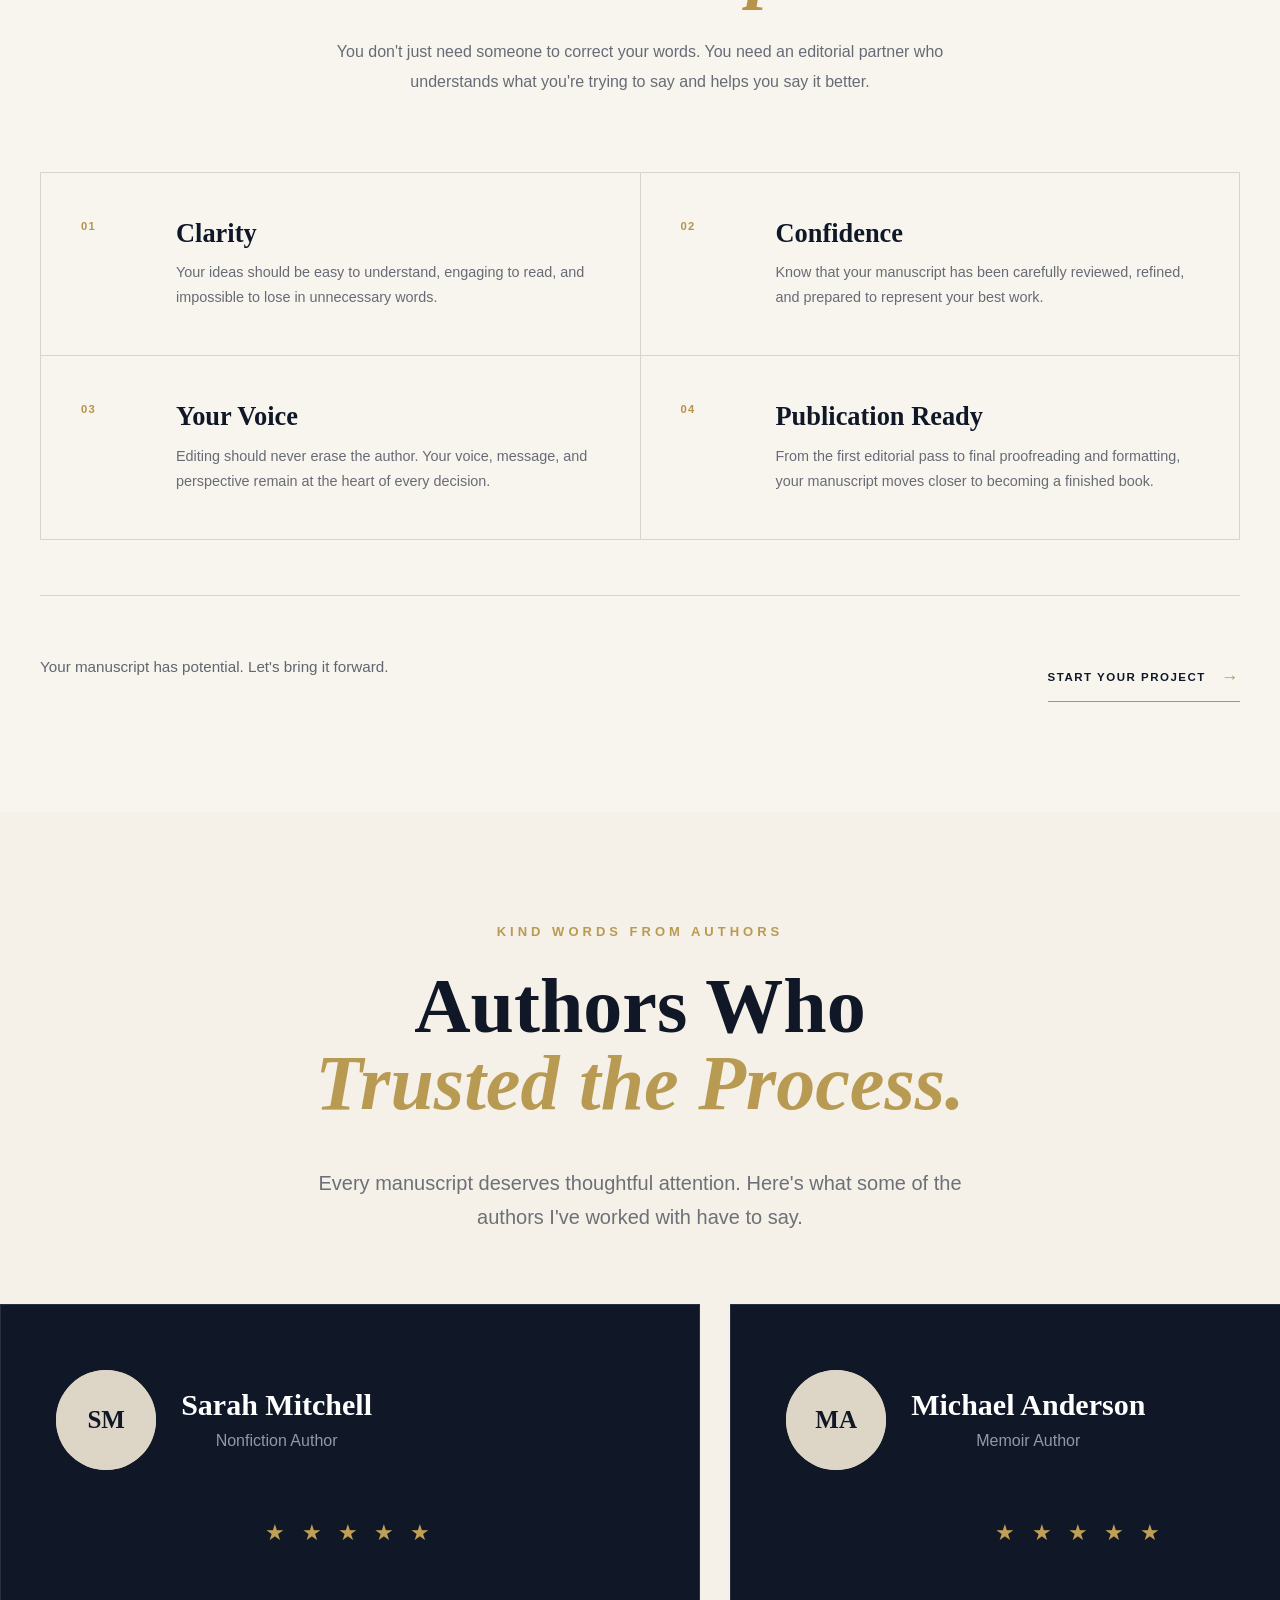
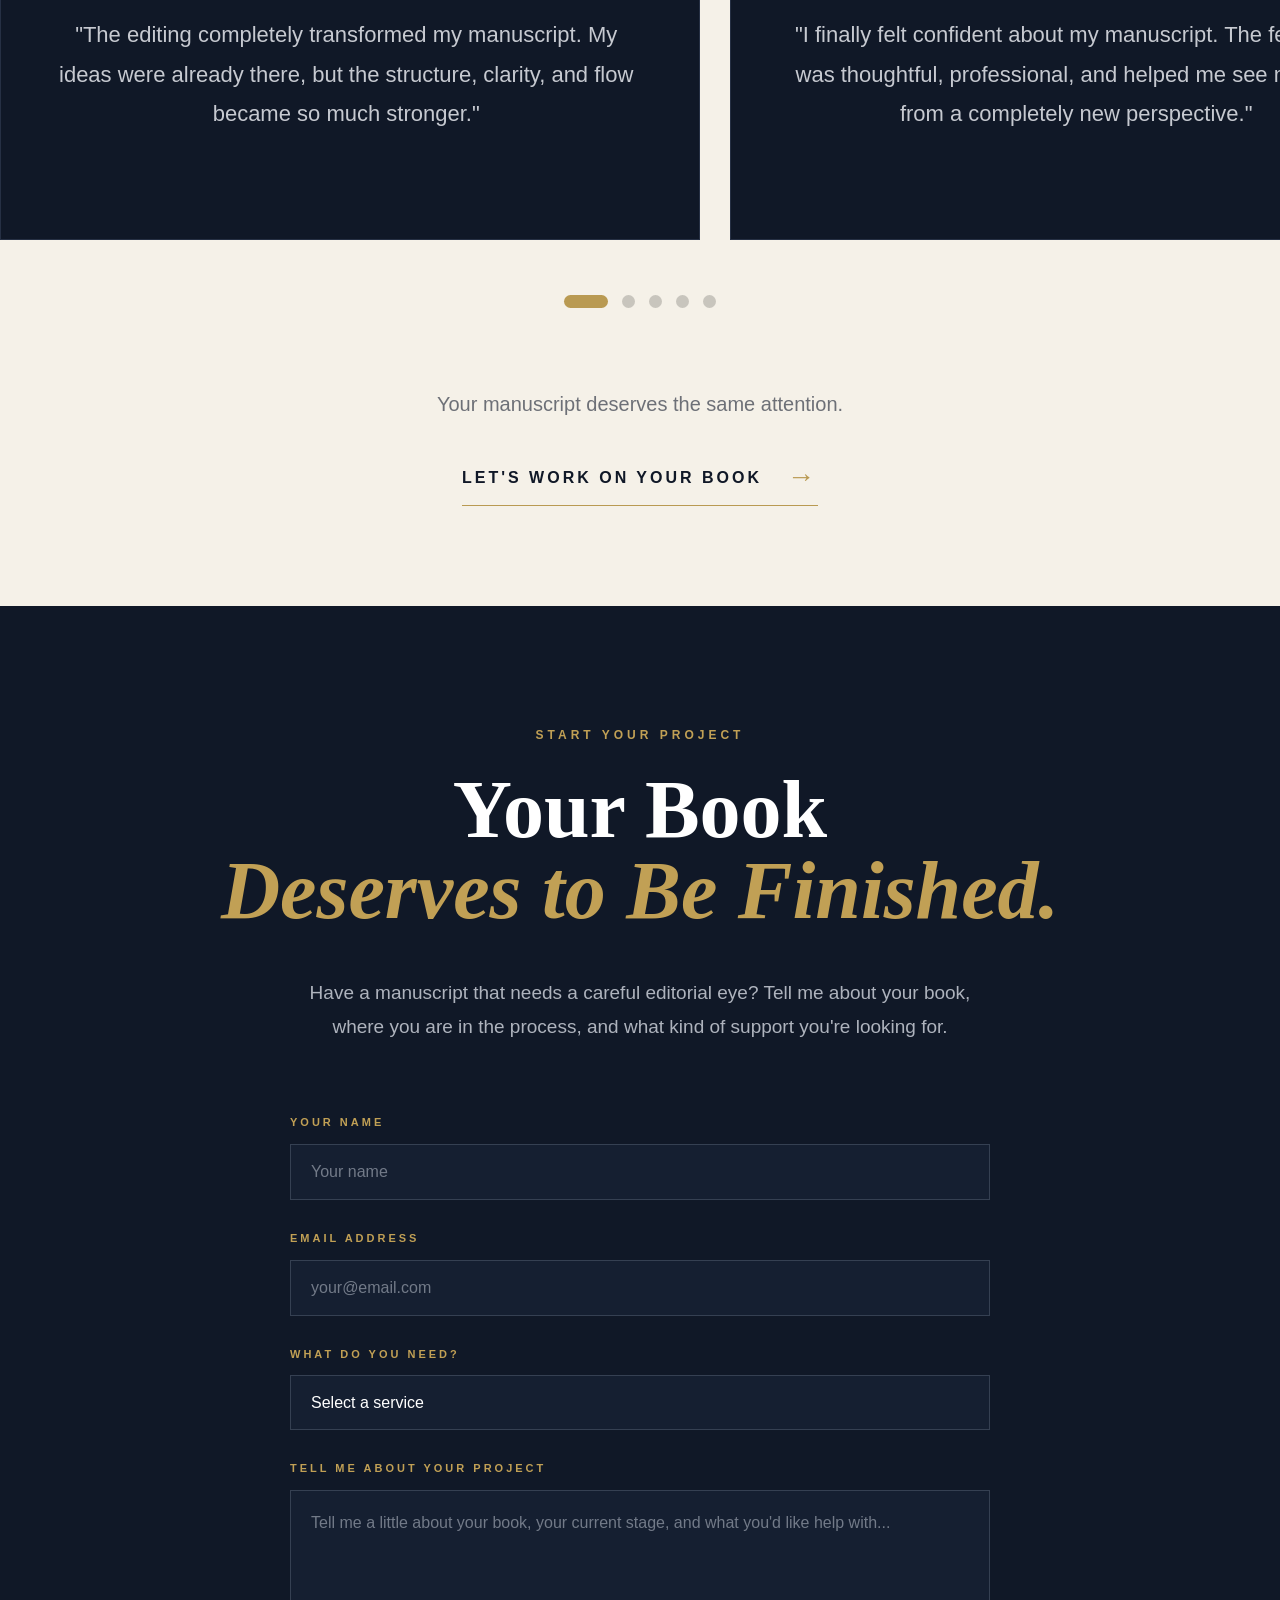
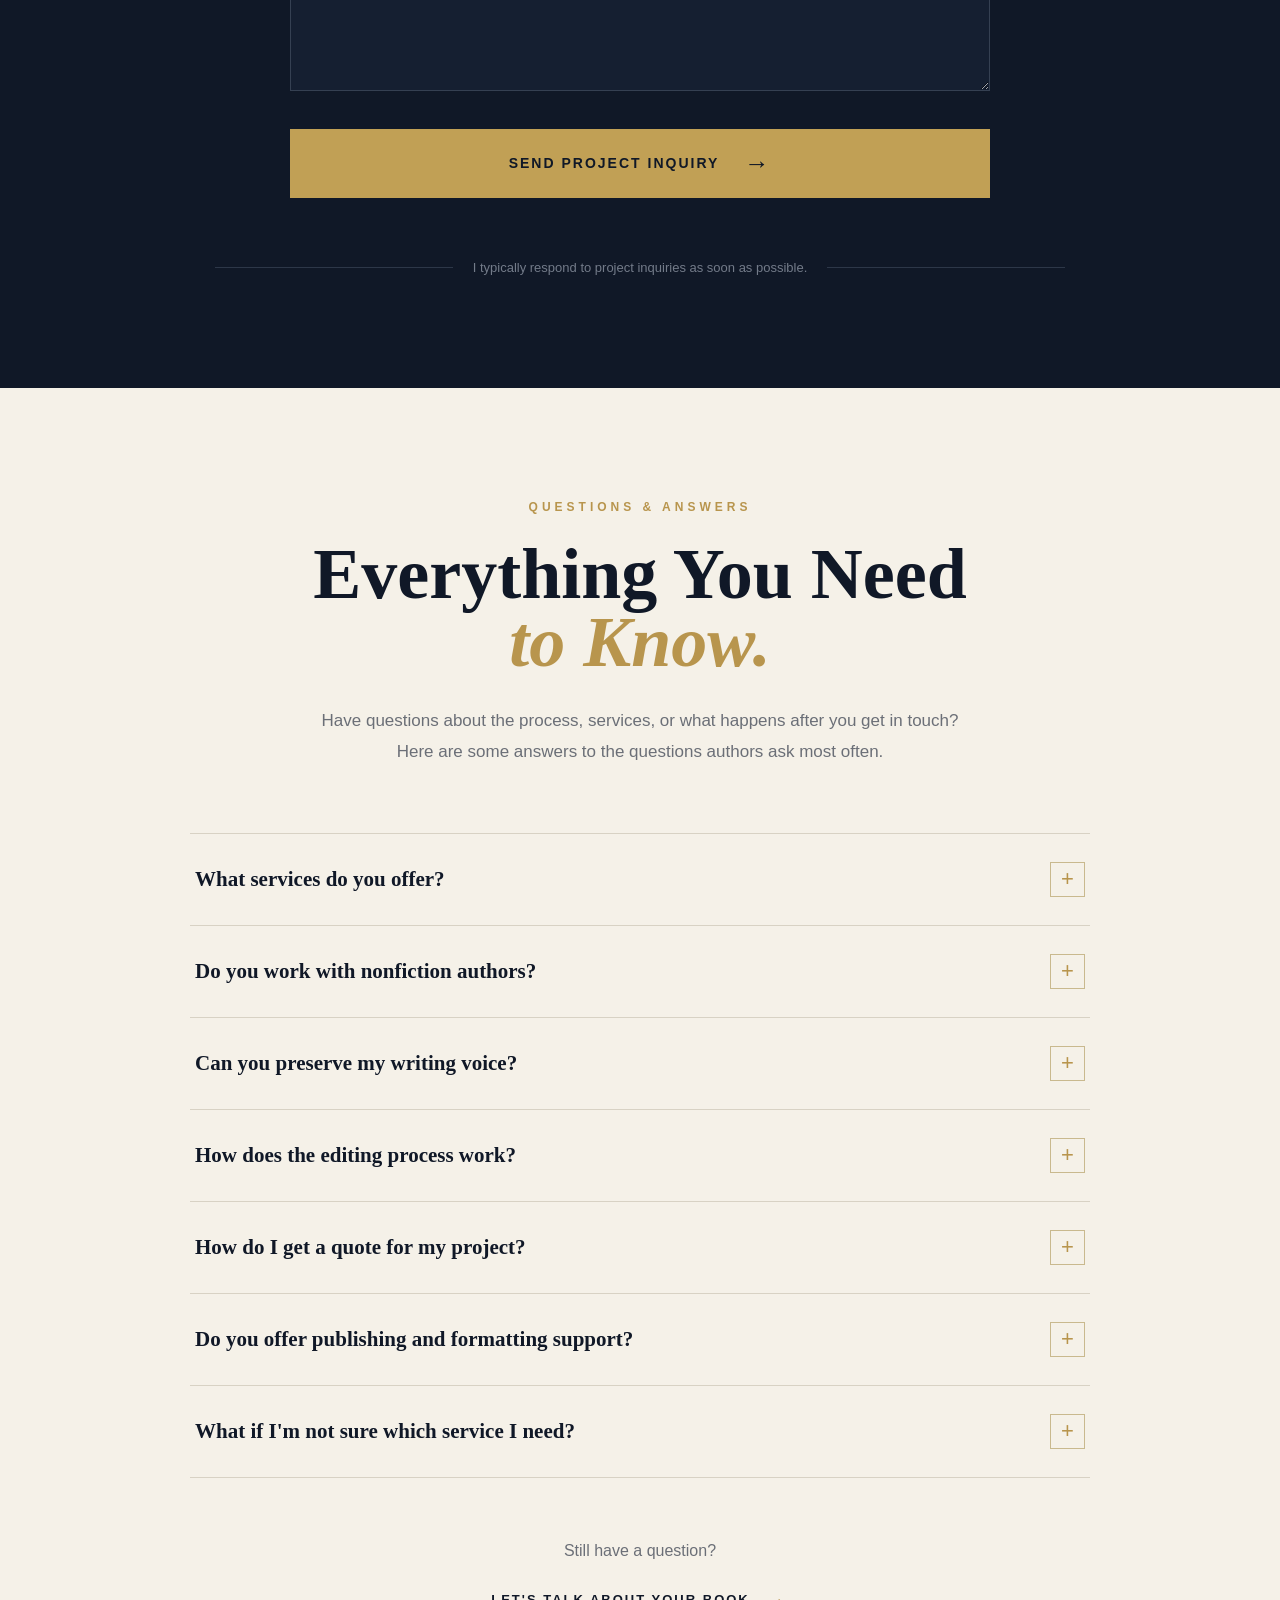
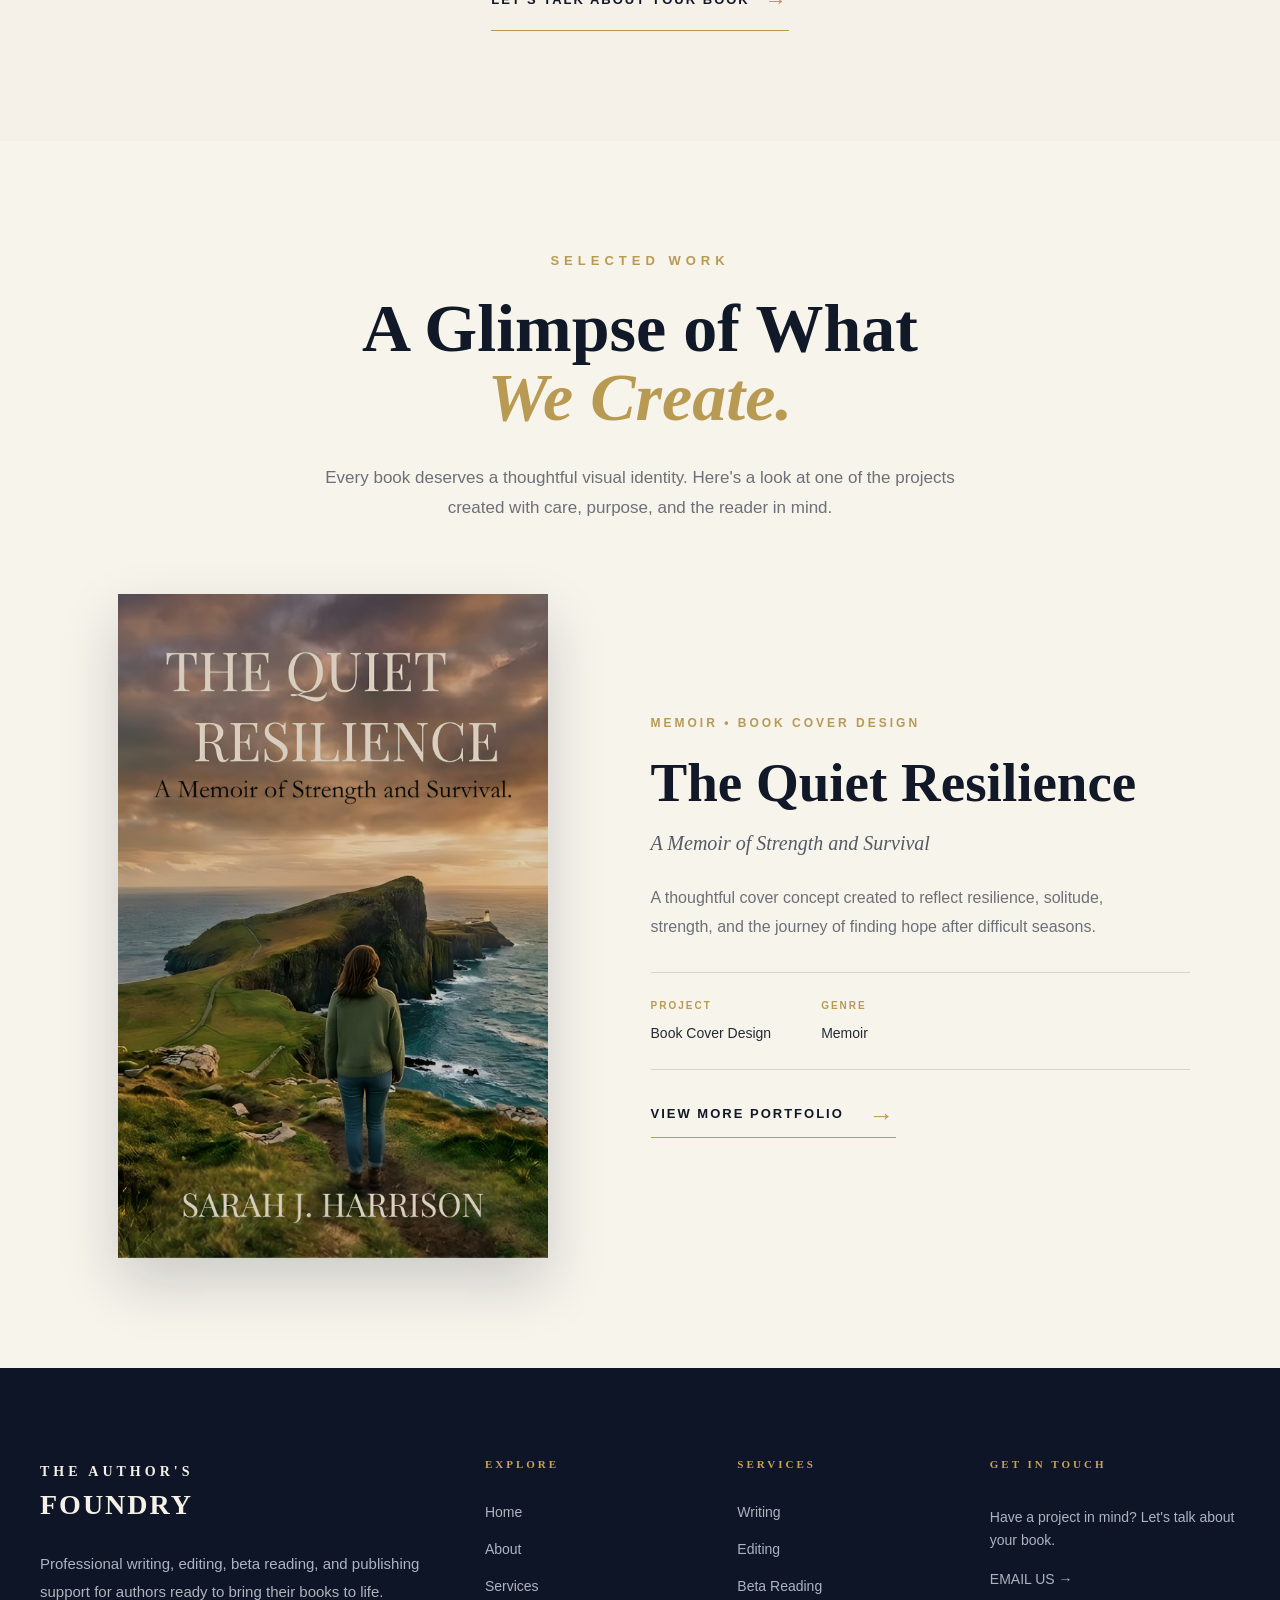
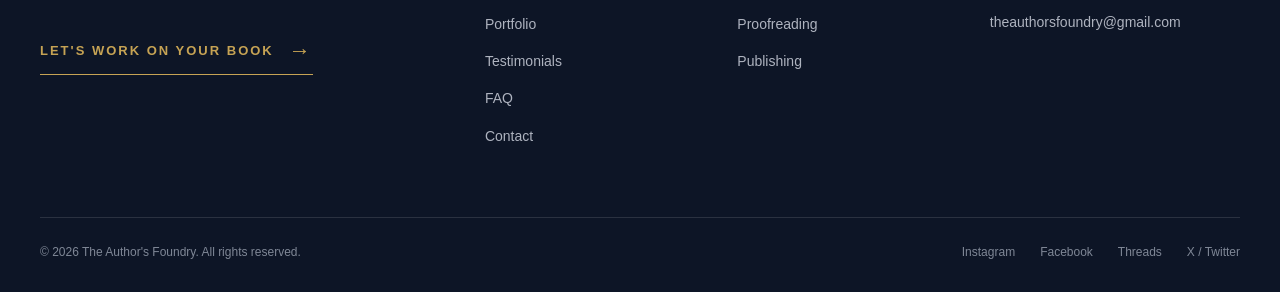
==== commit ada450f2: "index.html" ====
--- a/index.html
+++ b/index.html
@@ -22,7 +22,7 @@
     />
 
     <!-- Main Stylesheet -->
-    <link rel="stylesheet" href="css/style.css" />
+    <link rel="stylesheet" href="style.css" />
   </head>
 
   <body>
@@ -203,7 +203,7 @@
 <div class="intro-visual">
   <div class="intro-frame">
     <img
-      src="images/words-matter.jpg"
+      src="words-matter.jpg"
       alt="Words Matter book cover"
       class="intro-book-image"
     />
@@ -601,7 +601,7 @@
           <div class="testimonial-client">
             <div class="client-photo">
               <img
-                src="images/client-1.jpg"
+                src="client-1.jpg"
                 alt="Sarah Mitchell"
                 onerror="
                   this.style.display = 'none';
@@ -633,7 +633,7 @@
           <div class="testimonial-client">
             <div class="client-photo">
               <img
-                src="images/client-2.jpg"
+                src="client-2.jpg"
                 alt="Michael Anderson"
                 onerror="
                   this.style.display = 'none';
@@ -665,7 +665,7 @@
           <div class="testimonial-client">
             <div class="client-photo">
               <img
-                src="images/client-3.jpg"
+                src="client-3.jpg"
                 alt="Jessica Williams"
                 onerror="
                   this.style.display = 'none';
@@ -697,7 +697,7 @@
           <div class="testimonial-client">
             <div class="client-photo">
               <img
-                src="images/client-4.jpg"
+                src="client-4.jpg"
                 alt="David Thompson"
                 onerror="
                   this.style.display = 'none';
@@ -729,7 +729,7 @@
           <div class="testimonial-client">
             <div class="client-photo">
               <img
-                src="images/client-5.jpg"
+                src="client-5.jpg"
                 alt="Emily Carter"
                 onerror="
                   this.style.display = 'none';
@@ -1173,7 +1173,7 @@
           <!-- Book Cover -->
           <div class="portfolio-cover">
             <img
-    src="images/quiet-resilience.png"
+    src="quiet-resilience.png"
     alt="The Quiet Resilience book cover"
 >
           </div>
@@ -1428,6 +1428,6 @@
         });
       });
     </script>
-    <script src="js/script.js"></script>
+    <script src="script.js"></script>
   </body>
 </html>
--- a/style.css
+++ b/style.css
@@ -0,0 +1,5146 @@
+/* =========================================
+   THE AUTHOR'S FOUNDRY
+   Global Styles
+   ========================================= */
+
+
+/* ---------- CSS VARIABLES ---------- */
+
+:root {
+    --navy: #101828;
+    --navy-light: #182337;
+
+    --ivory: #f8f5ef;
+    --beige: #efe9de;
+
+    --gold: #b8944a;
+    --gold-light: #d2b878;
+
+    --white: #ffffff;
+    --black: #111111;
+    --text: #242424;
+    --text-light: #667085;
+
+    --serif: "Playfair Display", Georgia, serif;
+    --sans: "Inter", Arial, sans-serif;
+
+    --container: 1200px;
+    --radius: 8px;
+
+    --transition: 0.3s ease;
+}
+
+
+/* ---------- RESET ---------- */
+
+* {
+    margin: 0;
+    padding: 0;
+    box-sizing: border-box;
+}
+
+
+html {
+    scroll-behavior: smooth;
+}
+
+
+body {
+    font-family: var(--sans);
+    color: var(--text);
+    background: var(--ivory);
+    line-height: 1.6;
+}
+
+
+/* ---------- IMAGES ---------- */
+
+img {
+    max-width: 100%;
+    display: block;
+}
+
+
+/* ---------- LINKS ---------- */
+
+a {
+    color: inherit;
+    text-decoration: none;
+}
+
+
+/* ---------- BUTTONS ---------- */
+
+button,
+a {
+    -webkit-tap-highlight-color: transparent;
+}
+
+
+/* ---------- CONTAINER ---------- */
+
+.container {
+    width: min(100% - 40px, var(--container));
+    margin-inline: auto;
+}
+
+
+/* ---------- HEADINGS ---------- */
+
+h1,
+h2,
+h3,
+h4 {
+    font-family: var(--serif);
+    line-height: 1.15;
+}
+
+
+/* ---------- BUTTON ---------- */
+
+.btn {
+    display: inline-flex;
+    align-items: center;
+    justify-content: center;
+
+    padding: 14px 24px;
+
+    border: 1px solid transparent;
+    border-radius: var(--radius);
+
+    font-family: var(--sans);
+    font-size: 0.9rem;
+    font-weight: 600;
+
+    cursor: pointer;
+
+    transition: var(--transition);
+}
+
+
+.btn-primary {
+    background: var(--gold);
+    color: var(--white);
+}
+
+
+.btn-primary:hover {
+    background: var(--gold-light);
+}
+
+
+.btn-outline {
+    border-color: var(--gold);
+    color: var(--gold);
+    background: transparent;
+}
+
+
+.btn-outline:hover {
+    background: var(--gold);
+    color: var(--white);
+}
+
+
+/* ---------- SECTION ---------- */
+
+.section {
+    padding: 90px 0;
+}
+
+
+/* ---------- MOBILE ---------- */
+
+@media (max-width: 768px) {
+
+    .container {
+        width: min(100% - 32px, var(--container));
+    }
+
+    .section {
+        padding: 70px 0;
+    }
+
+    .btn {
+        padding: 13px 20px;
+    }
+
+}
+/* =========================================
+   HEADER / NAVIGATION
+   ========================================= */
+
+.site-header {
+    position: relative;
+    z-index: 1000;
+
+    background: var(--navy);
+    color: var(--white);
+}
+
+
+.nav-container {
+    min-height: 82px;
+
+    display: flex;
+    align-items: center;
+    justify-content: space-between;
+
+    gap: 30px;
+}
+
+
+/* ---------- BRAND ---------- */
+
+.brand {
+    display: flex;
+    flex-direction: column;
+
+    line-height: 1;
+    flex-shrink: 0;
+}
+
+
+.brand-main {
+    font-family: var(--sans);
+    font-size: 0.65rem;
+    font-weight: 600;
+
+    letter-spacing: 0.18em;
+}
+
+
+.brand-sub {
+    margin-top: 4px;
+
+    font-family: var(--serif);
+    font-size: 1.35rem;
+    font-weight: 600;
+
+    letter-spacing: 0.04em;
+}
+
+
+/* ---------- DESKTOP NAV ---------- */
+
+.desktop-nav {
+    display: flex;
+    align-items: center;
+    gap: 28px;
+
+    margin-left: auto;
+}
+
+
+.desktop-nav a {
+    position: relative;
+
+    font-size: 0.85rem;
+    font-weight: 500;
+
+    color: rgba(255, 255, 255, 0.85);
+
+    transition: var(--transition);
+}
+
+
+.desktop-nav a:hover {
+    color: var(--gold-light);
+}
+
+
+/* ---------- NAV CTA ---------- */
+
+.nav-cta {
+    padding: 11px 18px;
+    font-size: 0.8rem;
+}
+
+
+/* ---------- MOBILE MENU BUTTON ---------- */
+
+.menu-toggle {
+    display: none;
+
+    width: 42px;
+    height: 42px;
+
+    padding: 9px;
+
+    border: 1px solid rgba(255, 255, 255, 0.25);
+    border-radius: 6px;
+
+    background: transparent;
+
+    cursor: pointer;
+}
+
+
+.menu-toggle span {
+    display: block;
+
+    width: 100%;
+    height: 2px;
+
+    margin: 5px 0;
+
+    background: var(--white);
+
+    transition: var(--transition);
+}
+
+
+/* ---------- MOBILE NAV ---------- */
+
+.mobile-nav {
+    display: none;
+
+    flex-direction: column;
+
+    padding: 20px 16px 25px;
+
+    border-top: 1px solid rgba(255, 255, 255, 0.1);
+
+    background: var(--navy);
+}
+
+
+.mobile-nav a {
+    padding: 14px 0;
+
+    font-size: 0.95rem;
+
+    color: rgba(255, 255, 255, 0.9);
+}
+
+
+.mobile-nav .btn {
+    width: 100%;
+    margin-top: 10px;
+}
+
+
+/* =========================================
+   MOBILE HEADER
+   ========================================= */
+
+@media (max-width: 768px) {
+
+    .nav-container {
+        min-height: 72px;
+    }
+
+    .desktop-nav,
+    .nav-cta {
+        display: none;
+    }
+
+    .menu-toggle {
+        display: block;
+    }
+
+    .mobile-nav.active {
+        display: flex;
+    }
+
+    .brand-sub {
+        font-size: 1.2rem;
+    }
+}
+/* =========================================
+   HERO SECTION
+   ========================================= */
+
+.hero {
+    position: relative;
+
+    overflow: hidden;
+
+    background: var(--navy);
+    color: var(--white);
+
+    padding: 100px 0 90px;
+}
+
+
+.hero-container {
+    display: grid;
+
+    grid-template-columns: 1.15fr 0.85fr;
+
+    align-items: center;
+
+    gap: 70px;
+
+    min-height: 600px;
+}
+
+
+/* ---------- HERO CONTENT ---------- */
+
+.hero-content {
+    position: relative;
+    z-index: 2;
+}
+
+
+.eyebrow {
+    margin-bottom: 22px;
+
+    color: var(--gold-light);
+
+    font-size: 0.72rem;
+    font-weight: 600;
+
+    letter-spacing: 0.16em;
+}
+
+
+.hero h1 {
+    max-width: 700px;
+
+    font-size: clamp(3.2rem, 6vw, 5.8rem);
+
+    font-weight: 600;
+
+    letter-spacing: -0.03em;
+}
+
+
+.hero h1 span {
+    display: block;
+
+    color: var(--gold-light);
+
+    font-style: italic;
+}
+
+
+.hero-description {
+    max-width: 590px;
+
+    margin-top: 28px;
+
+    color: rgba(255, 255, 255, 0.72);
+
+    font-size: 1.05rem;
+
+    line-height: 1.8;
+}
+
+
+.hero-buttons {
+    display: flex;
+    flex-wrap: wrap;
+
+    gap: 14px;
+
+    margin-top: 35px;
+}
+
+
+/* ---------- LIGHT OUTLINE BUTTON ---------- */
+
+.btn-outline-light {
+    border-color: rgba(255, 255, 255, 0.35);
+
+    color: var(--white);
+
+    background: transparent;
+}
+
+
+.btn-outline-light:hover {
+    border-color: var(--gold-light);
+
+    color: var(--gold-light);
+}
+
+
+/* ---------- HERO TRUST ---------- */
+
+.hero-trust {
+    display: flex;
+    flex-wrap: wrap;
+
+    gap: 18px;
+
+    margin-top: 45px;
+
+    color: rgba(255, 255, 255, 0.5);
+
+    font-size: 0.72rem;
+    font-weight: 500;
+
+    letter-spacing: 0.08em;
+    text-transform: uppercase;
+}
+
+
+.hero-trust span:not(:last-child)::after {
+    content: "•";
+
+    margin-left: 18px;
+
+    color: var(--gold);
+}
+
+
+/* =========================================
+   HERO BOOK VISUAL
+   ========================================= */
+
+.hero-visual {
+    position: relative;
+
+    display: flex;
+
+    align-items: center;
+    justify-content: center;
+
+    min-height: 500px;
+}
+
+
+.book-card {
+    position: relative;
+
+    z-index: 2;
+
+    transform: rotate(-5deg);
+
+    filter: drop-shadow(25px 30px 25px rgba(0, 0, 0, 0.35));
+
+    transition: transform 0.5s ease;
+}
+
+
+.book-card:hover {
+    transform: rotate(-2deg) translateY(-8px);
+}
+
+
+.book-cover {
+    width: 280px;
+    height: 400px;
+
+    padding: 35px 30px;
+
+    display: flex;
+    flex-direction: column;
+    justify-content: space-between;
+
+    background:
+        linear-gradient(
+            145deg,
+            #182337,
+            #0b111d
+        );
+
+    border: 1px solid rgba(184, 148, 74, 0.5);
+
+    box-shadow:
+        inset 0 0 0 8px rgba(184, 148, 74, 0.04),
+        inset 0 0 40px rgba(0, 0, 0, 0.4);
+}
+
+
+.book-cover-top {
+    font-size: 0.65rem;
+    font-weight: 600;
+
+    letter-spacing: 0.2em;
+
+    color: var(--gold-light);
+}
+
+
+.book-cover-title {
+    font-family: var(--serif);
+
+    font-size: 3.3rem;
+    font-weight: 600;
+
+    line-height: 0.95;
+
+    letter-spacing: -0.03em;
+}
+
+
+.book-cover-bottom {
+    font-size: 0.58rem;
+    font-weight: 500;
+
+    letter-spacing: 0.16em;
+
+    color: rgba(255, 255, 255, 0.6);
+}
+
+
+/* ---------- DECORATIVE ELEMENTS ---------- */
+
+.hero-decoration {
+    position: absolute;
+
+    border: 1px solid rgba(184, 148, 74, 0.25);
+
+    border-radius: 50%;
+}
+
+
+.decoration-one {
+    width: 330px;
+    height: 330px;
+
+    top: 50%;
+    left: 50%;
+
+    transform: translate(-50%, -50%);
+}
+
+
+.decoration-two {
+    width: 430px;
+    height: 430px;
+
+    top: 50%;
+    left: 50%;
+
+    transform: translate(-50%, -50%);
+
+    border-color: rgba(184, 148, 74, 0.1);
+}
+
+
+/* =========================================
+   HERO MOBILE
+   ========================================= */
+
+@media (max-width: 900px) {
+
+    .hero-container {
+        grid-template-columns: 1fr;
+
+        gap: 40px;
+
+        min-height: auto;
+    }
+
+    .hero-content {
+        text-align: center;
+    }
+
+    .hero h1 {
+        margin-inline: auto;
+    }
+
+    .hero-description {
+        margin-inline: auto;
+    }
+
+    .hero-buttons {
+        justify-content: center;
+    }
+
+    .hero-trust {
+        justify-content: center;
+    }
+
+    .hero-visual {
+        min-height: 440px;
+    }
+}
+
+
+@media (max-width: 768px) {
+
+    .hero {
+        padding: 75px 0 60px;
+    }
+
+    .hero h1 {
+        font-size: clamp(2.8rem, 13vw, 4.2rem);
+    }
+
+    .hero-description {
+        font-size: 0.95rem;
+    }
+
+    .hero-buttons {
+        flex-direction: column;
+    }
+
+    .hero-buttons .btn {
+        width: 100%;
+    }
+
+    .hero-trust {
+        gap: 10px;
+
+        font-size: 0.62rem;
+    }
+
+    .hero-trust span:not(:last-child)::after {
+        margin-left: 10px;
+    }
+
+    .hero-visual {
+        min-height: 400px;
+    }
+
+    .book-cover {
+        width: 230px;
+        height: 330px;
+    }
+
+    .book-cover-title {
+        font-size: 2.7rem;
+    }
+
+    .decoration-one {
+        width: 280px;
+        height: 280px;
+    }
+
+    .decoration-two {
+        width: 350px;
+        height: 350px;
+    }
+}
+/* =========================================
+   INTRODUCTION SECTION
+   ========================================= */
+
+.intro-section {
+    position: relative;
+    overflow: hidden;
+    background: #f5f1e8;
+    color: var(--navy);
+    padding: 110px 0;
+}
+
+
+/* =========================================
+   INTRO CONTAINER
+   ========================================= */
+
+.intro-container {
+    display: grid;
+    grid-template-columns: 1fr 0.9fr;
+    align-items: center;
+    gap: 90px;
+}
+
+
+/* =========================================
+   INTRO CONTENT
+   ========================================= */
+
+.intro-content {
+    max-width: 650px;
+}
+
+
+.section-eyebrow {
+    margin-bottom: 22px;
+    color: var(--gold);
+    font-size: 0.7rem;
+    font-weight: 600;
+    letter-spacing: 0.16em;
+    text-transform: uppercase;
+}
+
+
+.intro-content h2 {
+    max-width: 650px;
+    margin: 0;
+    font-size: clamp(2.7rem, 5vw, 4.8rem);
+    font-weight: 600;
+    line-height: 1.02;
+    letter-spacing: -0.035em;
+}
+
+
+.intro-content h2 span {
+    display: block;
+    color: var(--gold);
+    font-style: italic;
+}
+
+
+.intro-lead {
+    max-width: 570px;
+    margin-top: 30px;
+    color: var(--navy);
+    font-size: 1.15rem;
+    font-weight: 500;
+    line-height: 1.7;
+}
+
+
+.intro-text {
+    max-width: 590px;
+    margin-top: 20px;
+    color: rgba(15, 23, 42, 0.68);
+    font-size: 0.98rem;
+    line-height: 1.8;
+}
+
+
+/* =========================================
+   TEXT LINK
+   ========================================= */
+
+.text-link {
+    display: inline-flex;
+    align-items: center;
+    gap: 12px;
+    margin-top: 32px;
+    color: var(--navy);
+    font-size: 0.78rem;
+    font-weight: 600;
+    letter-spacing: 0.08em;
+    text-transform: uppercase;
+    text-decoration: none;
+    border-bottom: 1px solid var(--gold);
+    padding-bottom: 7px;
+    transition:
+        color 0.3s ease,
+        gap 0.3s ease;
+}
+
+
+.text-link span {
+    color: var(--gold);
+    font-size: 1.1rem;
+}
+
+
+.text-link:hover {
+    color: var(--gold);
+    gap: 18px;
+}
+
+
+/* =========================================
+   INTRO VISUAL
+   ========================================= */
+
+.intro-visual {
+    position: relative;
+    display: flex;
+    align-items: center;
+    justify-content: center;
+    min-height: 500px;
+}
+
+
+/* =========================================
+   INTRO FRAME
+   ========================================= */
+
+.intro-frame {
+    position: relative;
+    z-index: 2;
+    width: 320px;
+    height: 430px;
+    padding: 14px;
+    border: 1px solid rgba(184, 148, 74, 0.45);
+    transform: rotate(4deg);
+    box-shadow:
+        0 25px 50px rgba(15, 23, 42, 0.12);
+}
+
+
+/* =========================================
+   INTRO CARD
+   ========================================= */
+
+.intro-card {
+    width: 100%;
+    height: 100%;
+    padding: 40px 32px;
+    display: flex;
+    flex-direction: column;
+    justify-content: space-between;
+    background:
+        linear-gradient(
+            145deg,
+            #182337,
+            #0b111d
+        );
+    color: var(--white);
+}
+
+
+.intro-card-mark {
+    color: var(--gold-light);
+    font-size: 0.62rem;
+    font-weight: 600;
+    letter-spacing: 0.2em;
+}
+
+
+.intro-card-title {
+    font-family: var(--serif);
+    font-size: 3.1rem;
+    font-weight: 600;
+    line-height: 0.95;
+    letter-spacing: -0.03em;
+}
+
+
+.intro-card-line {
+    width: 55px;
+    height: 1px;
+    background: var(--gold-light);
+}
+
+
+.intro-card p {
+    margin: 0;
+    color: rgba(255, 255, 255, 0.65);
+    font-size: 0.75rem;
+    font-weight: 500;
+    line-height: 1.8;
+    letter-spacing: 0.12em;
+    text-transform: uppercase;
+}
+
+
+/* =========================================
+   DECORATIVE CIRCLE
+   ========================================= */
+
+.intro-circle {
+    position: absolute;
+    width: 430px;
+    height: 430px;
+    top: 50%;
+    left: 50%;
+    border: 1px solid rgba(184, 148, 74, 0.18);
+    border-radius: 50%;
+    transform: translate(-50%, -50%);
+}
+
+
+.intro-circle::after {
+    content: "";
+    position: absolute;
+    width: 330px;
+    height: 330px;
+    top: 50%;
+    left: 50%;
+    border: 1px solid rgba(184, 148, 74, 0.1);
+    border-radius: 50%;
+    transform: translate(-50%, -50%);
+}
+
+
+/* =========================================
+   INTRO TABLET
+   ========================================= */
+
+@media (max-width: 900px) {
+
+    .intro-container {
+        grid-template-columns: 1fr;
+        gap: 70px;
+    }
+
+    .intro-content {
+        max-width: 700px;
+        margin-inline: auto;
+        text-align: center;
+    }
+
+    .intro-content h2 {
+        margin-inline: auto;
+    }
+
+    .intro-lead,
+    .intro-text {
+        margin-inline: auto;
+    }
+
+    .text-link {
+        justify-content: center;
+    }
+
+    .intro-visual {
+        min-height: 470px;
+    }
+}
+
+
+/* =========================================
+   INTRO MOBILE
+   ========================================= */
+
+@media (max-width: 768px) {
+
+    .intro-section {
+        padding: 80px 0 70px;
+    }
+
+    .intro-container {
+        gap: 55px;
+    }
+
+    .section-eyebrow {
+        font-size: 0.62rem;
+        line-height: 1.6;
+    }
+
+    .intro-content h2 {
+        font-size: clamp(2.5rem, 11vw, 3.7rem);
+    }
+
+    .intro-lead {
+        font-size: 1rem;
+    }
+
+    .intro-text {
+        font-size: 0.92rem;
+    }
+
+    .intro-visual {
+        min-height: 390px;
+    }
+
+    .intro-frame {
+        width: 250px;
+        height: 340px;
+    }
+
+    .intro-card {
+        padding: 30px 24px;
+    }
+
+    .intro-card-title {
+        font-size: 2.5rem;
+    }
+
+    .intro-card-mark {
+        font-size: 0.55rem;
+    }
+
+    .intro-card p {
+        font-size: 0.62rem;
+    }
+
+    .intro-circle {
+        width: 330px;
+        height: 330px;
+    }
+
+    .intro-circle::after {
+        width: 250px;
+        height: 250px;
+    }
+}
+/* =========================================
+   SERVICES SECTION
+   ========================================= */
+
+.services-section {
+    position: relative;
+    overflow: hidden;
+    background: var(--white);
+    color: var(--navy);
+    padding: 110px 0;
+}
+
+
+/* =========================================
+   SERVICES HEADER
+   ========================================= */
+
+.services-header {
+    max-width: 760px;
+    margin: 0 auto 65px;
+    text-align: center;
+}
+
+
+.services-header .section-eyebrow {
+    margin-bottom: 20px;
+}
+
+
+.services-header h2 {
+    margin: 0;
+    font-size: clamp(2.8rem, 5vw, 4.8rem);
+    font-weight: 600;
+    line-height: 1.02;
+    letter-spacing: -0.035em;
+}
+
+
+.services-header h2 span {
+    display: block;
+    color: var(--gold);
+    font-style: italic;
+}
+
+
+.services-intro {
+    max-width: 620px;
+    margin: 28px auto 0;
+    color: rgba(15, 23, 42, 0.65);
+    font-size: 1rem;
+    line-height: 1.8;
+}
+
+
+/* =========================================
+   SERVICES GRID
+   ========================================= */
+
+.services-grid {
+    display: grid;
+    grid-template-columns: repeat(2, 1fr);
+    gap: 22px;
+}
+
+
+/* =========================================
+   SERVICE CARD
+   ========================================= */
+
+.service-card {
+    position: relative;
+    display: flex;
+    flex-direction: column;
+    min-height: 480px;
+    padding: 38px;
+    background: #f5f1e8;
+    border: 1px solid rgba(15, 23, 42, 0.08);
+    transition:
+        transform 0.35s ease,
+        box-shadow 0.35s ease,
+        border-color 0.35s ease;
+}
+
+
+.service-card:hover {
+    transform: translateY(-7px);
+    border-color: rgba(184, 148, 74, 0.35);
+    box-shadow:
+        0 20px 45px rgba(15, 23, 42, 0.09);
+}
+
+
+/* =========================================
+   FEATURED SERVICE CARD
+   ========================================= */
+
+.service-card-featured {
+    background: var(--navy);
+    color: var(--white);
+    border-color: var(--navy);
+}
+
+
+.service-card-featured:hover {
+    border-color: var(--navy);
+}
+
+
+/* =========================================
+   SERVICE NUMBER
+   ========================================= */
+
+.service-number {
+    position: absolute;
+    top: 28px;
+    right: 30px;
+    color: rgba(15, 23, 42, 0.22);
+    font-size: 0.68rem;
+    font-weight: 600;
+    letter-spacing: 0.12em;
+}
+
+
+.service-card-featured .service-number {
+    color: rgba(255, 255, 255, 0.25);
+}
+
+
+/* =========================================
+   SERVICE ICON
+   ========================================= */
+
+.service-icon {
+    width: 52px;
+    height: 52px;
+    display: flex;
+    align-items: center;
+    justify-content: center;
+    margin-bottom: 45px;
+    border: 1px solid rgba(184, 148, 74, 0.5);
+    color: var(--gold);
+    font-family: var(--serif);
+    font-size: 1.5rem;
+    font-style: italic;
+}
+
+
+.service-card-featured .service-icon {
+    color: var(--gold-light);
+    border-color: rgba(201, 170, 100, 0.55);
+}
+
+
+/* =========================================
+   SERVICE TITLE
+   ========================================= */
+
+.service-card h3 {
+    margin: 0;
+    font-family: var(--serif);
+    font-size: 2.25rem;
+    font-weight: 600;
+    line-height: 1.1;
+}
+
+
+.service-card > p {
+    max-width: 440px;
+    margin-top: 18px;
+    color: rgba(15, 23, 42, 0.65);
+    font-size: 0.92rem;
+    line-height: 1.75;
+}
+
+
+.service-card-featured > p {
+    color: rgba(255, 255, 255, 0.65);
+}
+
+
+/* =========================================
+   SERVICE LIST
+   ========================================= */
+
+.service-list {
+    display: flex;
+    flex-direction: column;
+    gap: 9px;
+    margin: 28px 0 35px;
+    padding: 0;
+    list-style: none;
+}
+
+
+.service-list li {
+    position: relative;
+    padding-left: 18px;
+    color: rgba(15, 23, 42, 0.75);
+    font-size: 0.78rem;
+    font-weight: 500;
+}
+
+
+.service-list li::before {
+    content: "";
+    position: absolute;
+    width: 5px;
+    height: 5px;
+    top: 7px;
+    left: 0;
+    background: var(--gold);
+    border-radius: 50%;
+}
+
+
+.service-card-featured .service-list li {
+    color: rgba(255, 255, 255, 0.72);
+}
+
+
+/* =========================================
+   SERVICE LINK
+   ========================================= */
+
+.service-link {
+    display: inline-flex;
+    align-items: center;
+    gap: 10px;
+    width: fit-content;
+    margin-top: auto;
+    color: var(--navy);
+    font-size: 0.72rem;
+    font-weight: 600;
+    letter-spacing: 0.08em;
+    text-decoration: none;
+    text-transform: uppercase;
+    border-bottom: 1px solid var(--gold);
+    padding-bottom: 7px;
+    transition:
+        gap 0.3s ease,
+        color 0.3s ease;
+}
+
+
+.service-link span {
+    color: var(--gold);
+    font-size: 1rem;
+}
+
+
+.service-link:hover {
+    gap: 16px;
+    color: var(--gold);
+}
+
+
+.service-card-featured .service-link {
+    color: var(--white);
+}
+
+
+/* =========================================
+   SERVICES CTA
+   ========================================= */
+
+.services-cta {
+    display: flex;
+    align-items: center;
+    justify-content: center;
+    gap: 25px;
+    margin-top: 60px;
+    padding-top: 45px;
+    border-top: 1px solid rgba(15, 23, 42, 0.1);
+}
+
+
+.services-cta p {
+    margin: 0;
+    color: rgba(15, 23, 42, 0.6);
+    font-size: 0.9rem;
+}
+
+
+/* =========================================
+   DARK BUTTON
+   ========================================= */
+
+.btn-dark {
+    background: var(--navy);
+    color: var(--white);
+    border-color: var(--navy);
+}
+
+
+.btn-dark:hover {
+    background: var(--gold);
+    border-color: var(--gold);
+    color: var(--white);
+}
+
+
+/* =========================================
+   SERVICES TABLET
+   ========================================= */
+
+@media (max-width: 900px) {
+
+    .services-grid {
+        grid-template-columns: 1fr;
+        max-width: 650px;
+        margin-inline: auto;
+    }
+
+    .service-card {
+        min-height: 430px;
+    }
+
+    .services-cta {
+        flex-direction: column;
+        text-align: center;
+    }
+}
+
+
+/* =========================================
+   SERVICES MOBILE
+   ========================================= */
+
+@media (max-width: 768px) {
+
+    .services-section {
+        padding: 80px 0 70px;
+    }
+
+    .services-header {
+        margin-bottom: 45px;
+    }
+
+    .services-header h2 {
+        font-size: clamp(2.5rem, 11vw, 3.7rem);
+    }
+
+    .services-intro {
+        font-size: 0.92rem;
+    }
+
+    .services-grid {
+        gap: 16px;
+    }
+
+    .service-card {
+        min-height: 420px;
+        padding: 30px;
+    }
+
+    .service-icon {
+        width: 48px;
+        height: 48px;
+        margin-bottom: 38px;
+    }
+
+    .service-card h3 {
+        font-size: 2rem;
+    }
+
+    .service-card > p {
+        font-size: 0.9rem;
+    }
+
+    .services-cta {
+        margin-top: 45px;
+        padding-top: 35px;
+    }
+
+    .services-cta p {
+        font-size: 0.85rem;
+    }
+
+    .services-cta .btn {
+        width: 100%;
+    }
+}
+/* =========================================
+   EDITORIAL PHILOSOPHY SECTION
+   ========================================= */
+
+.philosophy-section {
+    position: relative;
+    overflow: hidden;
+    background: var(--navy);
+    color: var(--white);
+    padding: 120px 0;
+}
+
+
+/* =========================================
+   PHILOSOPHY CONTAINER
+   ========================================= */
+
+.philosophy-container {
+    display: grid;
+    grid-template-columns: 0.85fr 1.15fr;
+    align-items: center;
+    gap: 100px;
+}
+
+
+/* =========================================
+   PHILOSOPHY VISUAL
+   ========================================= */
+
+.philosophy-visual {
+    position: relative;
+    display: flex;
+    align-items: center;
+    justify-content: center;
+    min-height: 560px;
+}
+
+
+/* =========================================
+   PHILOSOPHY FRAME
+   ========================================= */
+
+.philosophy-frame {
+    position: relative;
+    z-index: 2;
+    width: 320px;
+    height: 440px;
+    padding: 13px;
+    border: 1px solid rgba(201, 170, 100, 0.45);
+    transform: rotate(-5deg);
+    box-shadow:
+        0 30px 60px rgba(0, 0, 0, 0.28);
+}
+
+
+/* =========================================
+   PHILOSOPHY CARD
+   ========================================= */
+
+.philosophy-card {
+    width: 100%;
+    height: 100%;
+    padding: 38px 32px;
+    display: flex;
+    flex-direction: column;
+    justify-content: space-between;
+
+    background:
+        linear-gradient(
+            145deg,
+            #1a263a,
+            #0a101c
+        );
+}
+
+
+/* =========================================
+   CARD TYPOGRAPHY
+   ========================================= */
+
+.philosophy-card-top {
+    margin: 0;
+    color: var(--gold-light);
+    font-size: 0.62rem;
+    font-weight: 600;
+    letter-spacing: 0.2em;
+}
+
+
+.philosophy-card-main {
+    font-family: var(--serif);
+    font-size: 3rem;
+    font-weight: 600;
+    line-height: 0.95;
+    letter-spacing: -0.035em;
+}
+
+
+.philosophy-card-main span {
+    color: var(--gold-light);
+    font-style: italic;
+}
+
+
+.philosophy-card-bottom {
+    color: rgba(255, 255, 255, 0.45);
+    font-size: 0.58rem;
+    font-weight: 500;
+    letter-spacing: 0.16em;
+}
+
+
+/* =========================================
+   DECORATIVE LINE
+   ========================================= */
+
+.philosophy-line {
+    position: absolute;
+    width: 430px;
+    height: 430px;
+    border: 1px solid rgba(201, 170, 100, 0.13);
+    border-radius: 50%;
+}
+
+
+/* =========================================
+   PHILOSOPHY CONTENT
+   ========================================= */
+
+.philosophy-content {
+    max-width: 650px;
+}
+
+
+.philosophy-content .section-eyebrow {
+    margin-bottom: 22px;
+}
+
+
+.philosophy-content h2 {
+    margin: 0;
+    font-size: clamp(2.8rem, 5vw, 4.7rem);
+    font-weight: 600;
+    line-height: 1.02;
+    letter-spacing: -0.035em;
+}
+
+
+.philosophy-content h2 span {
+    display: block;
+    color: var(--gold-light);
+    font-style: italic;
+}
+
+
+.philosophy-lead {
+    max-width: 580px;
+    margin-top: 30px;
+    color: rgba(255, 255, 255, 0.85);
+    font-size: 1.08rem;
+    font-weight: 500;
+    line-height: 1.75;
+}
+
+
+.philosophy-text {
+    max-width: 590px;
+    margin-top: 20px;
+    color: rgba(255, 255, 255, 0.62);
+    font-size: 0.95rem;
+    line-height: 1.85;
+}
+
+
+/* =========================================
+   PRINCIPLES
+   ========================================= */
+
+.philosophy-principles {
+    margin-top: 42px;
+    border-top: 1px solid rgba(255, 255, 255, 0.12);
+}
+
+
+.principle {
+    display: grid;
+    grid-template-columns: 45px 1fr;
+    gap: 15px;
+    padding: 20px 0;
+    border-bottom: 1px solid rgba(255, 255, 255, 0.12);
+}
+
+
+.principle-number {
+    padding-top: 3px;
+    color: var(--gold-light);
+    font-size: 0.65rem;
+    font-weight: 600;
+    letter-spacing: 0.08em;
+}
+
+
+.principle h3 {
+    margin: 0;
+    font-family: var(--serif);
+    font-size: 1.35rem;
+    font-weight: 500;
+}
+
+
+.principle p {
+    max-width: 480px;
+    margin: 7px 0 0;
+    color: rgba(255, 255, 255, 0.52);
+    font-size: 0.82rem;
+    line-height: 1.65;
+}
+
+
+/* =========================================
+   PHILOSOPHY LINK
+   ========================================= */
+
+.philosophy-content .text-link {
+    margin-top: 35px;
+    color: var(--white);
+}
+
+
+.philosophy-content .text-link:hover {
+    color: var(--gold-light);
+}
+
+
+/* =========================================
+   PHILOSOPHY TABLET
+   ========================================= */
+
+@media (max-width: 900px) {
+
+    .philosophy-container {
+        grid-template-columns: 1fr;
+        gap: 75px;
+    }
+
+    .philosophy-content {
+        max-width: 700px;
+        margin-inline: auto;
+        text-align: center;
+    }
+
+    .philosophy-content h2 {
+        margin-inline: auto;
+    }
+
+    .philosophy-lead,
+    .philosophy-text {
+        margin-inline: auto;
+    }
+
+    .philosophy-content .text-link {
+        justify-content: center;
+    }
+
+    .philosophy-visual {
+        min-height: 500px;
+    }
+
+    .philosophy-principles {
+        text-align: left;
+    }
+}
+
+
+/* =========================================
+   PHILOSOPHY MOBILE
+   ========================================= */
+
+@media (max-width: 768px) {
+
+    .philosophy-section {
+        padding: 85px 0 75px;
+    }
+
+    .philosophy-container {
+        gap: 60px;
+    }
+
+    .philosophy-visual {
+        min-height: 400px;
+    }
+
+    .philosophy-frame {
+        width: 250px;
+        height: 345px;
+    }
+
+    .philosophy-card {
+        padding: 30px 24px;
+    }
+
+    .philosophy-card-main {
+        font-size: 2.45rem;
+    }
+
+    .philosophy-card-top {
+        font-size: 0.54rem;
+    }
+
+    .philosophy-card-bottom {
+        font-size: 0.5rem;
+    }
+
+    .philosophy-line {
+        width: 330px;
+        height: 330px;
+    }
+
+    .philosophy-content h2 {
+        font-size: clamp(2.5rem, 11vw, 3.7rem);
+    }
+
+    .philosophy-lead {
+        font-size: 1rem;
+    }
+
+    .philosophy-text {
+        font-size: 0.9rem;
+    }
+
+    .principle {
+        grid-template-columns: 38px 1fr;
+        gap: 10px;
+        padding: 18px 0;
+    }
+
+    .principle h3 {
+        font-size: 1.2rem;
+    }
+
+    .principle p {
+        font-size: 0.78rem;
+    }
+}
+/* =========================================
+   WHAT YOU GET / VALUE SECTION
+========================================= */
+
+.value-section {
+    background: var(--ivory);
+    color: var(--navy);
+    padding: 120px 0 110px;
+}
+
+
+/* ---------- HEADING ---------- */
+
+.value-heading {
+    max-width: 760px;
+    margin: 0 auto 75px;
+    text-align: center;
+}
+
+.section-eyebrow {
+    margin-bottom: 20px;
+
+    color: var(--gold);
+    font-size: 0.68rem;
+    font-weight: 600;
+
+    letter-spacing: 0.18em;
+    text-transform: uppercase;
+}
+
+.value-heading h2 {
+    max-width: 720px;
+    margin: 0 auto;
+
+    font-size: clamp(2.8rem, 6vw, 5rem);
+    font-weight: 600;
+
+    line-height: 1;
+    letter-spacing: -0.035em;
+}
+
+.value-heading h2 span {
+    display: block;
+
+    color: var(--gold);
+    font-style: italic;
+}
+
+.value-intro {
+    max-width: 650px;
+
+    margin: 30px auto 0;
+
+    color: rgba(15, 23, 42, 0.62);
+
+    font-size: 1rem;
+    line-height: 1.85;
+}
+
+
+/* =========================================
+   VALUE GRID
+========================================= */
+
+.value-grid {
+    display: grid;
+
+    grid-template-columns: repeat(2, 1fr);
+
+    border-top: 1px solid rgba(15, 23, 42, 0.15);
+    border-left: 1px solid rgba(15, 23, 42, 0.15);
+}
+
+
+/* ---------- VALUE ITEM ---------- */
+
+.value-item {
+    display: grid;
+
+    grid-template-columns: 70px 1fr;
+
+    gap: 25px;
+
+    padding: 45px 40px;
+
+    border-right: 1px solid rgba(15, 23, 42, 0.15);
+    border-bottom: 1px solid rgba(15, 23, 42, 0.15);
+
+    transition:
+        background 0.3s ease,
+        transform 0.3s ease;
+}
+
+.value-item:hover {
+    background: rgba(184, 148, 74, 0.05);
+}
+
+
+/* ---------- NUMBER ---------- */
+
+.value-number {
+    color: var(--gold);
+
+    font-size: 0.7rem;
+    font-weight: 600;
+
+    letter-spacing: 0.12em;
+}
+
+
+/* ---------- CONTENT ---------- */
+
+.value-content h3 {
+    margin-bottom: 12px;
+
+    font-family: var(--serif);
+
+    color: var(--navy);
+
+    font-size: 1.65rem;
+    font-weight: 600;
+
+    line-height: 1.15;
+}
+
+.value-content p {
+    max-width: 430px;
+
+    color: rgba(15, 23, 42, 0.62);
+
+    font-size: 0.9rem;
+    line-height: 1.75;
+}
+
+
+/* =========================================
+   VALUE CTA
+========================================= */
+
+.value-cta {
+    display: flex;
+
+    align-items: center;
+    justify-content: space-between;
+
+    gap: 30px;
+
+    margin-top: 55px;
+    padding-top: 35px;
+
+    border-top: 1px solid rgba(15, 23, 42, 0.15);
+}
+
+.value-cta p {
+    margin: 0;
+
+    color: rgba(15, 23, 42, 0.65);
+
+    font-size: 0.95rem;
+}
+
+
+.text-link {
+    display: inline-flex;
+
+    align-items: center;
+
+    gap: 15px;
+
+    padding-bottom: 10px;
+
+    border-bottom: 1px solid var(--gold);
+
+    color: var(--navy);
+
+    font-size: 0.72rem;
+    font-weight: 600;
+
+    letter-spacing: 0.13em;
+
+    text-decoration: none;
+
+    transition:
+        color 0.3s ease,
+        gap 0.3s ease;
+}
+
+.text-link span {
+    color: var(--gold);
+
+    font-size: 1.1rem;
+}
+
+.text-link:hover {
+    gap: 22px;
+    color: var(--gold);
+}
+
+
+/* =========================================
+   VALUE MOBILE
+========================================= */
+
+@media (max-width: 768px) {
+
+    .value-section {
+        padding: 85px 0 80px;
+    }
+
+
+    .value-heading {
+        margin-bottom: 55px;
+    }
+
+
+    .value-heading h2 {
+        font-size: clamp(2.7rem, 12vw, 4rem);
+    }
+
+
+    .value-intro {
+        margin-top: 25px;
+
+        font-size: 0.92rem;
+
+        line-height: 1.75;
+    }
+
+
+    .value-grid {
+        grid-template-columns: 1fr;
+    }
+
+
+    .value-item {
+        grid-template-columns: 45px 1fr;
+
+        gap: 18px;
+
+        padding: 32px 24px;
+    }
+
+
+    .value-content h3 {
+        font-size: 1.45rem;
+    }
+
+
+    .value-content p {
+        font-size: 0.86rem;
+    }
+
+
+    .value-cta {
+        flex-direction: column;
+
+        align-items: flex-start;
+
+        gap: 22px;
+
+        margin-top: 40px;
+    }
+
+}
+/* =========================================
+   TESTIMONIAL SECTION
+========================================= */
+
+.testimonial-section {
+    position: relative;
+
+    overflow: hidden;
+
+    background: var(--navy);
+    color: var(--white);
+
+    padding: 120px 0 115px;
+}
+
+
+/* =========================================
+   TESTIMONIAL HEADING
+========================================= */
+
+.testimonial-heading {
+    max-width: 760px;
+
+    margin: 0 auto 70px;
+
+    text-align: center;
+}
+
+.testimonial-eyebrow {
+    color: var(--gold-light);
+}
+
+.testimonial-heading h2 {
+    margin: 0;
+
+    font-size: clamp(2.8rem, 6vw, 5rem);
+
+    font-weight: 600;
+
+    line-height: 1;
+
+    letter-spacing: -0.035em;
+}
+
+.testimonial-heading h2 span {
+    display: block;
+
+    color: var(--gold-light);
+
+    font-style: italic;
+}
+
+.testimonial-heading > p:last-child {
+    max-width: 600px;
+
+    margin: 30px auto 0;
+
+    color: rgba(255, 255, 255, 0.62);
+
+    font-size: 0.98rem;
+
+    line-height: 1.8;
+}
+
+
+/* =========================================
+   TESTIMONIAL CARD
+========================================= */
+
+.testimonial-card {
+    position: relative;
+
+    max-width: 900px;
+
+    margin: 0 auto;
+
+    padding: 65px 70px;
+
+    border: 1px solid rgba(184, 148, 74, 0.28);
+
+    background:
+        linear-gradient(
+            145deg,
+            rgba(255, 255, 255, 0.025),
+            rgba(255, 255, 255, 0.01)
+        );
+
+    text-align: center;
+}
+
+
+/* ---------- QUOTE MARK ---------- */
+
+.quote-mark {
+    margin-bottom: 15px;
+
+    color: var(--gold-light);
+
+    font-family: var(--serif);
+
+    font-size: 5rem;
+
+    line-height: 0.7;
+}
+
+
+/* ---------- QUOTE ---------- */
+
+.testimonial-card blockquote {
+    max-width: 760px;
+
+    margin: 0 auto;
+
+    color: rgba(255, 255, 255, 0.9);
+
+    font-family: var(--serif);
+
+    font-size: clamp(1.45rem, 3vw, 2.1rem);
+
+    font-weight: 500;
+
+    line-height: 1.45;
+
+    letter-spacing: -0.015em;
+}
+
+
+/* =========================================
+   TESTIMONIAL AUTHOR
+========================================= */
+
+.testimonial-author {
+    display: flex;
+
+    align-items: center;
+    justify-content: center;
+
+    gap: 15px;
+
+    margin-top: 40px;
+}
+
+.author-line {
+    width: 35px;
+    height: 1px;
+
+    background: var(--gold);
+}
+
+.testimonial-author strong {
+    display: block;
+
+    color: var(--white);
+
+    font-size: 0.72rem;
+
+    font-weight: 600;
+
+    letter-spacing: 0.12em;
+
+    text-transform: uppercase;
+}
+
+.testimonial-author span {
+    display: block;
+
+    margin-top: 5px;
+
+    color: rgba(255, 255, 255, 0.45);
+
+    font-size: 0.7rem;
+
+    letter-spacing: 0.08em;
+}
+
+
+/* =========================================
+   TESTIMONIAL FOOTER
+========================================= */
+
+.testimonial-note {
+    display: flex;
+
+    align-items: center;
+    justify-content: center;
+
+    flex-wrap: wrap;
+
+    gap: 12px;
+
+    margin-top: 50px;
+
+    color: rgba(255, 255, 255, 0.4);
+
+    font-size: 0.63rem;
+
+    font-weight: 600;
+
+    letter-spacing: 0.16em;
+}
+
+.testimonial-dot {
+    color: var(--gold);
+}
+
+
+/* =========================================
+   TESTIMONIAL MOBILE
+========================================= */
+
+@media (max-width: 768px) {
+
+    .testimonial-section {
+        padding: 85px 0 80px;
+    }
+
+
+    .testimonial-heading {
+        margin-bottom: 50px;
+    }
+
+
+    .testimonial-heading h2 {
+        font-size: clamp(2.7rem, 12vw, 4rem);
+    }
+
+
+    .testimonial-heading > p:last-child {
+        font-size: 0.9rem;
+
+        line-height: 1.75;
+    }
+
+
+    .testimonial-card {
+        padding: 50px 25px;
+    }
+
+
+    .quote-mark {
+        font-size: 4.2rem;
+    }
+
+
+    .testimonial-card blockquote {
+        font-size: 1.35rem;
+
+        line-height: 1.5;
+    }
+
+
+    .testimonial-author {
+        margin-top: 32px;
+    }
+
+
+    .testimonial-note {
+        gap: 8px;
+
+        font-size: 0.55rem;
+
+        letter-spacing: 0.12em;
+    }
+
+}
+/* =========================================
+   AUTHOR TESTIMONIALS
+========================================= */
+
+.author-testimonials {
+    background: #f7f4ec;
+    padding: 110px 0 100px;
+    overflow: hidden;
+}
+
+
+/* =========================================
+   INTRO
+========================================= */
+
+.testimonial-intro {
+    max-width: 720px;
+    margin: 0 auto 60px;
+    padding: 0 30px;
+    text-align: center;
+}
+
+.testimonial-label {
+    display: block;
+    margin-bottom: 22px;
+
+    color: #b99a55;
+
+    font-size: 11px;
+    font-weight: 700;
+    letter-spacing: 4px;
+    text-transform: uppercase;
+}
+
+.testimonial-intro h2 {
+    margin: 0;
+
+    color: #101827;
+
+    font-family: Georgia, "Times New Roman", serif;
+    font-size: clamp(42px, 6vw, 68px);
+    line-height: 1;
+}
+
+.testimonial-intro h2 em {
+    color: #b99a55;
+    font-style: italic;
+}
+
+.testimonial-intro p {
+    max-width: 600px;
+    margin: 28px auto 0;
+
+    color: #686b72;
+
+    font-size: 17px;
+    line-height: 1.8;
+}
+
+
+/* =========================================
+   TESTIMONIAL SLIDER
+========================================= */
+
+.testimonial-slider {
+
+    display: flex;
+    gap: 24px;
+
+    overflow-x: auto;
+
+    padding: 10px 7vw 30px;
+
+    scroll-snap-type: x mandatory;
+    scroll-behavior: smooth;
+
+    -webkit-overflow-scrolling: touch;
+
+    scrollbar-width: none;
+}
+
+
+/* Hide scrollbar */
+
+.testimonial-slider::-webkit-scrollbar {
+    display: none;
+}
+
+
+/* =========================================
+   TESTIMONIAL CARD
+========================================= */
+
+.testimonial {
+
+    flex: 0 0 min(420px, 82vw);
+
+    min-height: 330px;
+
+    padding: 35px;
+
+    box-sizing: border-box;
+
+    background: #101827;
+
+    border: 1px solid rgba(185, 154, 85, 0.35);
+
+    scroll-snap-align: center;
+
+    display: flex;
+    flex-direction: column;
+    justify-content: center;
+}
+
+
+/* =========================================
+   CLIENT
+========================================= */
+
+.testimonial-person {
+
+    display: flex;
+    align-items: center;
+
+    gap: 16px;
+
+    margin-bottom: 22px;
+}
+
+
+/* Client image */
+
+.testimonial-person img {
+
+    width: 60px;
+    height: 60px;
+
+    flex-shrink: 0;
+
+    border-radius: 50%;
+
+    object-fit: cover;
+
+    background: #d9d2c2;
+
+    border: 1px solid rgba(185, 154, 85, 0.6);
+}
+
+
+/* Client name */
+
+.testimonial-person h3 {
+
+    margin: 0 0 5px;
+
+    color: #f7f4ec;
+
+    font-family: Georgia, "Times New Roman", serif;
+
+    font-size: 21px;
+}
+
+
+/* Client profession */
+
+.testimonial-person span {
+
+    color: #9b9da5;
+
+    font-size: 12px;
+
+    letter-spacing: 0.5px;
+}
+
+
+/* =========================================
+   STARS
+========================================= */
+
+.testimonial-stars {
+
+    margin-bottom: 20px;
+
+    color: #b99a55;
+
+    font-size: 15px;
+
+    letter-spacing: 3px;
+}
+
+
+/* =========================================
+   TESTIMONIAL TEXT
+========================================= */
+
+.testimonial-text {
+
+    margin: 0;
+
+    color: #c9cbd0;
+
+    font-size: 16px;
+
+    line-height: 1.85;
+}
+
+
+/* =========================================
+   DOTS
+========================================= */
+
+.testimonial-dots {
+
+    display: flex;
+
+    justify-content: center;
+
+    align-items: center;
+
+    gap: 8px;
+
+    margin-top: 20px;
+}
+
+
+.testimonial-dot {
+
+    display: block;
+
+    width: 7px;
+    height: 7px;
+
+    border-radius: 50%;
+
+    background: #c9c4b8;
+}
+
+
+.testimonial-dot.active {
+
+    width: 24px;
+
+    border-radius: 10px;
+
+    background: #b99a55;
+}
+
+
+/* =========================================
+   BOTTOM CTA
+========================================= */
+
+.testimonial-bottom {
+
+    max-width: 700px;
+
+    margin: 65px auto 0;
+
+    padding: 0 30px;
+
+    text-align: center;
+}
+
+
+.testimonial-bottom p {
+
+    margin-bottom: 25px;
+
+    color: #686b72;
+
+    font-size: 16px;
+}
+
+
+.testimonial-bottom a {
+
+    display: inline-flex;
+
+    align-items: center;
+
+    gap: 18px;
+
+    padding-bottom: 12px;
+
+    color: #101827;
+
+    border-bottom: 1px solid #b99a55;
+
+    font-size: 13px;
+
+    font-weight: 700;
+
+    letter-spacing: 2px;
+
+    text-decoration: none;
+}
+
+
+.testimonial-bottom a span {
+
+    color: #b99a55;
+
+    font-size: 22px;
+
+    transition: transform 0.3s ease;
+}
+
+
+.testimonial-bottom a:hover span {
+
+    transform: translateX(6px);
+}
+
+
+/* =========================================
+   MOBILE
+========================================= */
+
+@media (max-width: 600px) {
+
+    .author-testimonials {
+
+        padding: 85px 0 80px;
+
+    }
+
+
+    .testimonial-intro {
+
+        padding: 0 25px;
+
+        margin-bottom: 45px;
+
+    }
+
+
+    .testimonial-label {
+
+        font-size: 10px;
+
+        letter-spacing: 3px;
+
+    }
+
+
+    .testimonial-intro h2 {
+
+        font-size: 43px;
+
+    }
+
+
+    .testimonial-intro p {
+
+        font-size: 15px;
+
+        line-height: 1.75;
+
+    }
+
+
+    .testimonial-slider {
+
+        gap: 16px;
+
+        padding-left: 9vw;
+
+        padding-right: 9vw;
+
+    }
+
+
+    .testimonial {
+
+        flex-basis: 82vw;
+
+        min-height: 330px;
+
+        padding: 28px;
+
+    }
+
+
+    .testimonial-person img {
+
+        width: 54px;
+
+        height: 54px;
+
+    }
+
+
+    .testimonial-person h3 {
+
+        font-size: 18px;
+
+    }
+
+
+    .testimonial-text {
+
+        font-size: 15px;
+
+        line-height: 1.75;
+
+    }
+
+
+    .testimonial-bottom {
+
+        margin-top: 55px;
+
+    }
+
+}
+/* =========================================
+   TESTIMONIALS SECTION
+========================================= */
+
+.testimonials-section {
+    background: #f5f1e8;
+    padding: 110px 0 100px;
+    overflow: hidden;
+}
+
+
+/* =========================================
+   TESTIMONIAL HEADER
+========================================= */
+
+.testimonials-header {
+    max-width: 760px;
+    margin: 0 auto 70px;
+    padding: 0 30px;
+    text-align: center;
+}
+
+.testimonials-header .section-label {
+    display: block;
+    margin-bottom: 25px;
+
+    color: #b99a52;
+
+    font-family: Arial, sans-serif;
+    font-size: 13px;
+    font-weight: 600;
+
+    letter-spacing: 4px;
+    text-transform: uppercase;
+}
+
+.testimonials-header h2 {
+    margin: 0;
+
+    color: #101827;
+
+    font-family: Georgia, "Times New Roman", serif;
+    font-size: clamp(48px, 7vw, 78px);
+    font-weight: 700;
+
+    line-height: 0.98;
+}
+
+.testimonials-header h2 em {
+    display: block;
+
+    color: #b99a52;
+
+    font-style: italic;
+    font-weight: 600;
+}
+
+.testimonials-header p {
+    max-width: 650px;
+
+    margin: 45px auto 0;
+
+    color: #6d7077;
+
+    font-family: Arial, sans-serif;
+    font-size: 20px;
+    line-height: 1.7;
+}
+
+
+/* =========================================
+   HORIZONTAL TESTIMONIAL SLIDER
+========================================= */
+
+.testimonial-slider {
+
+    display: flex;
+
+    gap: 30px;
+
+    width: 100%;
+
+    padding: 0 9% 20px;
+
+    overflow-x: auto;
+    overflow-y: hidden;
+
+    scroll-snap-type: x mandatory;
+
+    scroll-behavior: smooth;
+
+    -webkit-overflow-scrolling: touch;
+
+    scrollbar-width: none;
+}
+
+.testimonial-slider::-webkit-scrollbar {
+    display: none;
+}
+
+
+/* =========================================
+   TESTIMONIAL CARD
+========================================= */
+
+.testimonial-card {
+
+    flex: 0 0 78%;
+
+    max-width: 700px;
+
+    min-height: 480px;
+
+    box-sizing: border-box;
+
+    padding: 65px 55px;
+
+    background: #101827;
+
+    border: 1px solid #263044;
+
+    scroll-snap-align: start;
+
+    display: flex;
+    flex-direction: column;
+
+    justify-content: flex-start;
+}
+
+
+/* =========================================
+   CLIENT INFORMATION
+========================================= */
+
+.testimonial-client {
+
+    display: flex;
+
+    align-items: center;
+
+    gap: 25px;
+}
+
+
+/* =========================================
+   CLIENT PHOTO
+========================================= */
+
+.client-photo {
+
+    position: relative;
+
+    width: 100px;
+    height: 100px;
+
+    flex: 0 0 100px;
+
+    overflow: hidden;
+
+    border-radius: 50%;
+
+    background: #ddd5c5;
+
+    display: flex;
+    align-items: center;
+    justify-content: center;
+}
+
+.client-photo img {
+
+    width: 100%;
+    height: 100%;
+
+    object-fit: cover;
+
+    border-radius: 50%;
+}
+
+
+/* Placeholder shown before you add the image */
+
+.photo-placeholder {
+
+    position: absolute;
+
+    inset: 0;
+
+    display: flex;
+
+    align-items: center;
+    justify-content: center;
+
+    background: #ddd5c5;
+
+    color: #101827;
+
+    font-family: Georgia, "Times New Roman", serif;
+
+    font-size: 25px;
+    font-weight: 700;
+}
+
+
+/* =========================================
+   CLIENT NAME
+========================================= */
+
+.client-info h3 {
+
+    margin: 0 0 8px;
+
+    color: #ffffff;
+
+    font-family: Georgia, "Times New Roman", serif;
+
+    font-size: 30px;
+
+    line-height: 1.1;
+}
+
+.client-info p {
+
+    margin: 0;
+
+    color: #9298a4;
+
+    font-family: Arial, sans-serif;
+
+    font-size: 16px;
+
+    line-height: 1.5;
+}
+
+
+/* =========================================
+   STARS
+========================================= */
+
+.testimonial-stars {
+
+    margin-top: 45px;
+
+    color: #c1a055;
+
+    font-family: Arial, sans-serif;
+
+    font-size: 22px;
+
+    letter-spacing: 5px;
+}
+
+
+/* =========================================
+   TESTIMONIAL TEXT
+========================================= */
+
+.testimonial-text {
+
+    max-width: 580px;
+
+    margin: 45px 0 0;
+
+    color: #c6c9d0;
+
+    font-family: Arial, sans-serif;
+
+    font-size: 22px;
+
+    line-height: 1.8;
+}
+
+
+/* =========================================
+   SLIDER DOTS
+========================================= */
+
+.testimonial-dots {
+
+    display: flex;
+
+    justify-content: center;
+    align-items: center;
+
+    gap: 14px;
+
+    margin-top: 35px;
+}
+
+.testimonial-dot {
+
+    width: 13px;
+    height: 13px;
+
+    padding: 0;
+
+    border: none;
+
+    border-radius: 50%;
+
+    background: #c8c5bd;
+
+    cursor: pointer;
+
+    transition:
+        width 0.3s ease,
+        background 0.3s ease,
+        border-radius 0.3s ease;
+}
+
+.testimonial-dot.active {
+
+    width: 44px;
+
+    background: #b99a52;
+
+    border-radius: 20px;
+}
+
+
+/* =========================================
+   TESTIMONIAL CTA
+========================================= */
+
+.testimonial-cta {
+
+    max-width: 650px;
+
+    margin: 80px auto 0;
+
+    padding: 0 30px;
+
+    text-align: center;
+}
+
+.testimonial-cta p {
+
+    margin: 0 0 45px;
+
+    color: #6d7077;
+
+    font-family: Arial, sans-serif;
+
+    font-size: 20px;
+
+    line-height: 1.6;
+}
+
+.testimonial-cta a {
+
+    display: inline-flex;
+
+    align-items: center;
+
+    gap: 25px;
+
+    padding-bottom: 15px;
+
+    border-bottom: 1px solid #b99a52;
+
+    color: #101827;
+
+    font-family: Arial, sans-serif;
+
+    font-size: 16px;
+
+    font-weight: 700;
+
+    letter-spacing: 3px;
+
+    text-decoration: none;
+}
+
+.testimonial-cta a span {
+
+    color: #b99a52;
+
+    font-size: 28px;
+
+    font-weight: 400;
+
+    line-height: 0;
+
+    transition: transform 0.3s ease;
+}
+
+.testimonial-cta a:hover span {
+
+    transform: translateX(7px);
+}
+
+
+/* =========================================
+   TABLET
+========================================= */
+
+@media (max-width: 768px) {
+
+    .testimonials-section {
+
+        padding: 85px 0 80px;
+    }
+
+    .testimonials-header {
+
+        margin-bottom: 55px;
+
+        padding: 0 25px;
+    }
+
+    .testimonials-header h2 {
+
+        font-size: 52px;
+    }
+
+    .testimonials-header p {
+
+        margin-top: 35px;
+
+        font-size: 18px;
+    }
+
+    .testimonial-slider {
+
+        gap: 20px;
+
+        padding-left: 30px;
+        padding-right: 30px;
+    }
+
+    .testimonial-card {
+
+        flex: 0 0 88%;
+
+        min-height: 440px;
+
+        padding: 45px 35px;
+    }
+
+    .client-photo {
+
+        width: 85px;
+        height: 85px;
+
+        flex-basis: 85px;
+    }
+
+    .client-info h3 {
+
+        font-size: 26px;
+    }
+
+    .testimonial-text {
+
+        font-size: 19px;
+
+        line-height: 1.75;
+    }
+
+}
+
+
+/* =========================================
+   PHONE
+========================================= */
+
+@media (max-width: 480px) {
+
+    .testimonials-section {
+
+        padding: 75px 0 70px;
+    }
+
+    .testimonials-header {
+
+        padding: 0 25px;
+
+        margin-bottom: 50px;
+    }
+
+    .testimonials-header .section-label {
+
+        font-size: 11px;
+
+        letter-spacing: 3px;
+    }
+
+    .testimonials-header h2 {
+
+        font-size: 46px;
+
+        line-height: 1;
+    }
+
+    .testimonials-header p {
+
+        font-size: 17px;
+
+        line-height: 1.7;
+    }
+
+    .testimonial-slider {
+
+        gap: 15px;
+
+        padding-left: 20px;
+        padding-right: 20px;
+    }
+
+    .testimonial-card {
+
+        flex: 0 0 calc(100vw - 40px);
+
+        min-height: 460px;
+
+        padding: 40px 30px;
+    }
+
+    .testimonial-client {
+
+        gap: 18px;
+    }
+
+    .client-photo {
+
+        width: 72px;
+        height: 72px;
+
+        flex-basis: 72px;
+    }
+
+    .client-info h3 {
+
+        font-size: 23px;
+    }
+
+    .client-info p {
+
+        font-size: 14px;
+    }
+
+    .testimonial-stars {
+
+        margin-top: 35px;
+
+        font-size: 19px;
+
+        letter-spacing: 3px;
+    }
+
+    .testimonial-text {
+
+        margin-top: 35px;
+
+        font-size: 18px;
+
+        line-height: 1.75;
+    }
+
+    .testimonial-cta {
+
+        margin-top: 65px;
+
+        padding: 0 25px;
+    }
+
+    .testimonial-cta p {
+
+        font-size: 18px;
+    }
+
+    .testimonial-cta a {
+
+        font-size: 14px;
+
+        letter-spacing: 2px;
+    }
+
+}
+/* =========================================
+   CONTACT / START PROJECT
+========================================= */
+
+.contact-section {
+    background: #101827;
+    padding: 120px 25px 110px;
+    color: #ffffff;
+}
+
+.contact-inner {
+    max-width: 850px;
+    margin: 0 auto;
+}
+
+.contact-label {
+    display: block;
+    margin-bottom: 25px;
+
+    color: #c1a055;
+
+    font-family: Arial, sans-serif;
+    font-size: 12px;
+    font-weight: 600;
+
+    letter-spacing: 4px;
+    text-transform: uppercase;
+
+    text-align: center;
+}
+
+.contact-section h2 {
+    margin: 0;
+
+    font-family: Georgia, "Times New Roman", serif;
+    font-size: clamp(48px, 8vw, 82px);
+    line-height: 0.98;
+
+    text-align: center;
+}
+
+.contact-section h2 em {
+    display: block;
+
+    color: #c1a055;
+
+    font-style: italic;
+}
+
+.contact-intro {
+    max-width: 680px;
+
+    margin: 45px auto 70px;
+
+    color: #aeb3bd;
+
+    font-family: Arial, sans-serif;
+    font-size: 19px;
+    line-height: 1.8;
+
+    text-align: center;
+}
+
+
+/* FORM */
+
+.contact-form {
+    max-width: 700px;
+    margin: 0 auto;
+}
+
+.form-group {
+    margin-bottom: 30px;
+}
+
+.form-group label {
+    display: block;
+
+    margin-bottom: 12px;
+
+    color: #c1a055;
+
+    font-family: Arial, sans-serif;
+    font-size: 11px;
+    font-weight: 700;
+
+    letter-spacing: 3px;
+}
+
+.form-group input,
+.form-group select,
+.form-group textarea {
+
+    width: 100%;
+
+    box-sizing: border-box;
+
+    padding: 18px 20px;
+
+    background: #151f31;
+
+    border: 1px solid #354052;
+
+    border-radius: 0;
+
+    color: #ffffff;
+
+    font-family: Arial, sans-serif;
+    font-size: 16px;
+
+    outline: none;
+
+    transition:
+        border-color 0.3s ease,
+        background 0.3s ease;
+}
+
+.form-group input::placeholder,
+.form-group textarea::placeholder {
+    color: #727a88;
+}
+
+.form-group input:focus,
+.form-group select:focus,
+.form-group textarea:focus {
+    border-color: #c1a055;
+    background: #182337;
+}
+
+.form-group select {
+    appearance: none;
+
+    cursor: pointer;
+}
+
+.form-group textarea {
+    resize: vertical;
+    min-height: 160px;
+    line-height: 1.7;
+}
+
+
+/* SUBMIT BUTTON */
+
+.contact-submit {
+
+    display: flex;
+
+    align-items: center;
+    justify-content: center;
+
+    gap: 25px;
+
+    width: 100%;
+
+    padding: 20px 25px;
+
+    margin-top: 15px;
+
+    background: #c1a055;
+
+    border: none;
+
+    color: #101827;
+
+    font-family: Arial, sans-serif;
+
+    font-size: 14px;
+    font-weight: 700;
+
+    letter-spacing: 2px;
+
+    cursor: pointer;
+
+    transition:
+        transform 0.3s ease,
+        background 0.3s ease;
+}
+
+.contact-submit span {
+    font-size: 25px;
+    font-weight: 400;
+
+    transition: transform 0.3s ease;
+}
+
+.contact-submit:hover {
+    background: #d0b16a;
+}
+
+.contact-submit:hover span {
+    transform: translateX(7px);
+}
+
+
+/* NOTE */
+
+.contact-note {
+
+    display: flex;
+
+    align-items: center;
+
+    gap: 20px;
+
+    margin-top: 60px;
+}
+
+.contact-note span {
+
+    flex: 1;
+
+    height: 1px;
+
+    background: #2d3748;
+}
+
+.contact-note p {
+
+    margin: 0;
+
+    color: #737b89;
+
+    font-family: Arial, sans-serif;
+
+    font-size: 13px;
+
+    text-align: center;
+}
+
+
+/* =========================================
+   MOBILE
+========================================= */
+
+@media (max-width: 600px) {
+
+    .contact-section {
+
+        padding: 85px 25px 80px;
+    }
+
+    .contact-label {
+
+        font-size: 10px;
+
+        letter-spacing: 3px;
+    }
+
+    .contact-section h2 {
+
+        font-size: 48px;
+    }
+
+    .contact-intro {
+
+        margin: 35px auto 50px;
+
+        font-size: 17px;
+
+        line-height: 1.7;
+    }
+
+    .form-group {
+
+        margin-bottom: 25px;
+    }
+
+    .contact-submit {
+
+        padding: 19px 15px;
+
+        font-size: 12px;
+
+        letter-spacing: 1.5px;
+    }
+
+    .contact-note {
+
+        margin-top: 45px;
+    }
+
+    .contact-note p {
+
+        font-size: 11px;
+    }
+
+}
+/* =========================
+   FOOTER
+========================= */
+
+.site-footer {
+    background: #0d1526;
+    color: #f5f1e8;
+    padding: 90px 30px 30px;
+}
+
+.footer-container {
+    max-width: 1200px;
+    margin: 0 auto;
+
+    display: grid;
+    grid-template-columns: 2fr 1fr 1fr 1.3fr;
+    gap: 60px;
+
+    padding-bottom: 70px;
+}
+
+
+/* Footer Brand */
+
+.footer-logo {
+    display: inline-flex;
+    flex-direction: column;
+
+    color: #f5f1e8;
+    text-decoration: none;
+
+    font-family: Georgia, "Times New Roman", serif;
+
+    font-size: 14px;
+    font-weight: 600;
+
+    letter-spacing: 4px;
+    line-height: 1.4;
+}
+
+.footer-logo span {
+    font-size: 28px;
+    letter-spacing: 2px;
+    margin-top: 4px;
+}
+
+.footer-brand p {
+    max-width: 380px;
+
+    margin: 25px 0 30px;
+
+    color: #aeb3bf;
+
+    font-size: 15px;
+    line-height: 1.9;
+}
+
+
+/* Footer CTA */
+
+.footer-cta {
+    display: inline-flex;
+    align-items: center;
+    gap: 15px;
+
+    color: #c6a354;
+
+    text-decoration: none;
+
+    font-size: 13px;
+    font-weight: 600;
+
+    letter-spacing: 2px;
+
+    padding-bottom: 12px;
+
+    border-bottom: 1px solid #c6a354;
+
+    transition: all 0.3s ease;
+}
+
+.footer-cta span {
+    font-size: 22px;
+    line-height: 1;
+}
+
+.footer-cta:hover {
+    color: #f5f1e8;
+    border-color: #f5f1e8;
+}
+
+
+/* Footer Columns */
+
+.footer-column {
+    display: flex;
+    flex-direction: column;
+    gap: 15px;
+}
+
+.footer-column h3 {
+    margin: 0 0 15px;
+
+    color: #c6a354;
+
+    font-size: 11px;
+    font-weight: 600;
+
+    letter-spacing: 3px;
+}
+
+.footer-column a {
+    color: #aeb3bf;
+
+    text-decoration: none;
+
+    font-size: 14px;
+
+    transition: color 0.3s ease;
+}
+
+.footer-column a:hover {
+    color: #f5f1e8;
+}
+
+
+/* Contact */
+
+.footer-contact p {
+    margin: 5px 0 0;
+
+    color: #aeb3bf;
+
+    font-size: 14px;
+    line-height: 1.7;
+}
+
+
+/* Footer Bottom */
+
+.footer-bottom {
+    max-width: 1200px;
+
+    margin: 0 auto;
+
+    padding-top: 25px;
+
+    border-top: 1px solid rgba(255, 255, 255, 0.12);
+
+    display: flex;
+    justify-content: space-between;
+    align-items: center;
+
+    gap: 20px;
+}
+
+.footer-bottom p {
+    margin: 0;
+
+    color: #7f8796;
+
+    font-size: 12px;
+}
+
+
+/* Social Links */
+
+.footer-socials {
+    display: flex;
+    gap: 25px;
+}
+
+.footer-socials a {
+    color: #7f8796;
+
+    text-decoration: none;
+
+    font-size: 12px;
+
+    transition: color 0.3s ease;
+}
+
+.footer-socials a:hover {
+    color: #c6a354;
+}
+
+
+/* =========================
+   MOBILE FOOTER
+========================= */
+
+@media (max-width: 768px) {
+
+    .site-footer {
+        padding: 70px 25px 25px;
+    }
+
+    .footer-container {
+        grid-template-columns: 1fr;
+
+        gap: 45px;
+
+        padding-bottom: 50px;
+    }
+
+    .footer-brand p {
+        max-width: 100%;
+    }
+
+    .footer-bottom {
+        flex-direction: column;
+
+        align-items: flex-start;
+
+        gap: 20px;
+    }
+
+    .footer-socials {
+        flex-wrap: wrap;
+        gap: 18px;
+    }
+
+}
+/* =========================
+   FAQ SECTION
+========================= */
+
+.faq-section {
+    background: #f5f1e8;
+    color: #101827;
+
+    padding: 110px 30px;
+}
+
+.faq-container {
+    max-width: 900px;
+    margin: 0 auto;
+}
+
+
+/* FAQ Heading */
+
+.faq-heading {
+    text-align: center;
+    max-width: 720px;
+    margin: 0 auto 65px;
+}
+
+.faq-heading .section-eyebrow {
+    margin-bottom: 22px;
+
+    color: #b8954d;
+
+    font-size: 12px;
+    font-weight: 600;
+
+    letter-spacing: 4px;
+}
+
+.faq-heading h2 {
+    margin: 0;
+
+    font-family: Georgia, "Times New Roman", serif;
+
+    font-size: clamp(42px, 6vw, 72px);
+    line-height: 0.95;
+
+    font-weight: 700;
+}
+
+.faq-heading h2 span {
+    display: block;
+
+    color: #b8954d;
+
+    font-style: italic;
+}
+
+.faq-intro {
+    max-width: 650px;
+
+    margin: 30px auto 0;
+
+    color: #6b6f77;
+
+    font-size: 17px;
+    line-height: 1.8;
+}
+
+
+/* FAQ List */
+
+.faq-list {
+    border-top: 1px solid #d8d2c4;
+}
+
+.faq-item {
+    border-bottom: 1px solid #d8d2c4;
+}
+
+
+/* Question */
+
+.faq-question {
+    width: 100%;
+
+    display: flex;
+    align-items: center;
+    justify-content: space-between;
+
+    gap: 30px;
+
+    padding: 28px 5px;
+
+    border: none;
+    background: transparent;
+
+    color: #101827;
+
+    text-align: left;
+
+    font-family: Georgia, "Times New Roman", serif;
+
+    font-size: 21px;
+    font-weight: 600;
+
+    cursor: pointer;
+}
+
+.faq-question:hover {
+    color: #b8954d;
+}
+
+
+/* Plus Icon */
+
+.faq-icon {
+    flex-shrink: 0;
+
+    width: 35px;
+    height: 35px;
+
+    display: flex;
+    align-items: center;
+    justify-content: center;
+
+    border: 1px solid #c9b98e;
+
+    color: #b8954d;
+
+    font-family: Arial, sans-serif;
+
+    font-size: 22px;
+    font-weight: 300;
+
+    transition: transform 0.3s ease;
+}
+
+
+/* Answer */
+
+.faq-answer {
+    display: grid;
+
+    grid-template-rows: 0fr;
+
+    transition:
+        grid-template-rows 0.35s ease,
+        padding 0.35s ease;
+
+    padding: 0 5px;
+
+    overflow: hidden;
+}
+
+.faq-answer p {
+    min-height: 0;
+    overflow: hidden;
+
+    margin: 0;
+
+    max-width: 750px;
+
+    color: #6b6f77;
+
+    font-size: 16px;
+    line-height: 1.8;
+}
+
+
+/* Open FAQ */
+
+.faq-item.active .faq-answer {
+    grid-template-rows: 1fr;
+
+    padding: 0 5px 28px;
+}
+
+.faq-item.active .faq-icon {
+    transform: rotate(45deg);
+}
+
+
+/* FAQ Bottom */
+
+.faq-bottom {
+    margin-top: 60px;
+
+    text-align: center;
+}
+
+.faq-bottom p {
+    margin-bottom: 20px;
+
+    color: #6b6f77;
+
+    font-size: 16px;
+}
+
+.faq-bottom a {
+    display: inline-flex;
+    align-items: center;
+    gap: 15px;
+
+    padding-bottom: 12px;
+
+    border-bottom: 1px solid #b8954d;
+
+    color: #101827;
+
+    text-decoration: none;
+
+    font-size: 13px;
+    font-weight: 600;
+
+    letter-spacing: 2px;
+
+    transition: color 0.3s ease;
+}
+
+.faq-bottom a span {
+    color: #b8954d;
+
+    font-size: 22px;
+}
+
+.faq-bottom a:hover {
+    color: #b8954d;
+}
+
+
+/* =========================
+   FAQ MOBILE
+========================= */
+
+@media (max-width: 768px) {
+
+    .faq-section {
+        padding: 80px 25px;
+    }
+
+    .faq-heading {
+        margin-bottom: 45px;
+    }
+
+    .faq-heading h2 {
+        font-size: 46px;
+    }
+
+    .faq-intro {
+        font-size: 16px;
+    }
+
+    .faq-question {
+        padding: 24px 0;
+
+        font-size: 19px;
+    }
+
+    .faq-icon {
+        width: 32px;
+        height: 32px;
+
+        font-size: 20px;
+    }
+
+    .faq-answer p {
+        font-size: 15px;
+    }
+
+}
+/* =========================
+   FAQ SECTION
+========================= */
+
+.faq-section {
+    background: #f5f1e8;
+    color: #101827;
+
+    padding: 110px 30px;
+}
+
+.faq-container {
+    max-width: 900px;
+    margin: 0 auto;
+}
+
+
+/* FAQ Heading */
+
+.faq-heading {
+    text-align: center;
+    max-width: 720px;
+    margin: 0 auto 65px;
+}
+
+.faq-heading .section-eyebrow {
+    margin-bottom: 22px;
+
+    color: #b8954d;
+
+    font-size: 12px;
+    font-weight: 600;
+
+    letter-spacing: 4px;
+}
+
+.faq-heading h2 {
+    margin: 0;
+
+    font-family: Georgia, "Times New Roman", serif;
+
+    font-size: clamp(42px, 6vw, 72px);
+    line-height: 0.95;
+
+    font-weight: 700;
+}
+
+.faq-heading h2 span {
+    display: block;
+
+    color: #b8954d;
+
+    font-style: italic;
+}
+
+.faq-intro {
+    max-width: 650px;
+
+    margin: 30px auto 0;
+
+    color: #6b6f77;
+
+    font-size: 17px;
+    line-height: 1.8;
+}
+
+
+/* FAQ List */
+
+.faq-list {
+    border-top: 1px solid #d8d2c4;
+}
+
+.faq-item {
+    border-bottom: 1px solid #d8d2c4;
+}
+
+
+/* Question */
+
+.faq-question {
+    width: 100%;
+
+    display: flex;
+    align-items: center;
+    justify-content: space-between;
+
+    gap: 30px;
+
+    padding: 28px 5px;
+
+    border: none;
+    background: transparent;
+
+    color: #101827;
+
+    text-align: left;
+
+    font-family: Georgia, "Times New Roman", serif;
+
+    font-size: 21px;
+    font-weight: 600;
+
+    cursor: pointer;
+}
+
+.faq-question:hover {
+    color: #b8954d;
+}
+
+
+/* Plus Icon */
+
+.faq-icon {
+    flex-shrink: 0;
+
+    width: 35px;
+    height: 35px;
+
+    display: flex;
+    align-items: center;
+    justify-content: center;
+
+    border: 1px solid #c9b98e;
+
+    color: #b8954d;
+
+    font-family: Arial, sans-serif;
+
+    font-size: 22px;
+    font-weight: 300;
+
+    transition: transform 0.3s ease;
+}
+
+
+/* Answer */
+
+.faq-answer {
+    display: grid;
+
+    grid-template-rows: 0fr;
+
+    transition:
+        grid-template-rows 0.35s ease,
+        padding 0.35s ease;
+
+    padding: 0 5px;
+
+    overflow: hidden;
+}
+
+.faq-answer p {
+    min-height: 0;
+    overflow: hidden;
+
+    margin: 0;
+
+    max-width: 750px;
+
+    color: #6b6f77;
+
+    font-size: 16px;
+    line-height: 1.8;
+}
+
+
+/* Open FAQ */
+
+.faq-item.active .faq-answer {
+    grid-template-rows: 1fr;
+
+    padding: 0 5px 28px;
+}
+
+.faq-item.active .faq-icon {
+    transform: rotate(45deg);
+}
+
+
+/* FAQ Bottom */
+
+.faq-bottom {
+    margin-top: 60px;
+
+    text-align: center;
+}
+
+.faq-bottom p {
+    margin-bottom: 20px;
+
+    color: #6b6f77;
+
+    font-size: 16px;
+}
+
+.faq-bottom a {
+    display: inline-flex;
+    align-items: center;
+    gap: 15px;
+
+    padding-bottom: 12px;
+
+    border-bottom: 1px solid #b8954d;
+
+    color: #101827;
+
+    text-decoration: none;
+
+    font-size: 13px;
+    font-weight: 600;
+
+    letter-spacing: 2px;
+
+    transition: color 0.3s ease;
+}
+
+.faq-bottom a span {
+    color: #b8954d;
+
+    font-size: 22px;
+}
+
+.faq-bottom a:hover {
+    color: #b8954d;
+}
+
+
+/* =========================
+   FAQ MOBILE
+========================= */
+
+@media (max-width: 768px) {
+
+    .faq-section {
+        padding: 80px 25px;
+    }
+
+    .faq-heading {
+        margin-bottom: 45px;
+    }
+
+    .faq-heading h2 {
+        font-size: 46px;
+    }
+
+    .faq-intro {
+        font-size: 16px;
+    }
+
+    .faq-question {
+        padding: 24px 0;
+
+        font-size: 19px;
+    }
+
+    .faq-icon {
+        width: 32px;
+        height: 32px;
+
+        font-size: 20px;
+    }
+
+    .faq-answer p {
+        font-size: 15px;
+    }
+
+}
+/* =================================
+   PORTFOLIO SECTION
+================================= */
+
+.portfolio-section {
+    background: #f7f4ec;
+    padding: 110px 30px;
+    overflow: hidden;
+}
+
+.portfolio-container {
+    max-width: 1100px;
+    margin: 0 auto;
+}
+
+
+/* INTRO */
+
+.portfolio-intro {
+    max-width: 760px;
+    margin: 0 auto 70px;
+    text-align: center;
+}
+
+.portfolio-eyebrow {
+    margin: 0 0 22px;
+    color: #b99a52;
+    font-size: 13px;
+    font-weight: 600;
+    letter-spacing: 5px;
+}
+
+.portfolio-intro h2 {
+    margin: 0;
+    color: #111827;
+    font-family: "Playfair Display", serif;
+    font-size: clamp(42px, 6vw, 68px);
+    line-height: 1.02;
+    font-weight: 700;
+}
+
+.portfolio-intro h2 span {
+    display: block;
+    color: #b99a52;
+    font-style: italic;
+}
+
+.portfolio-description {
+    max-width: 650px;
+    margin: 30px auto 0;
+    color: #6d7078;
+    font-size: 17px;
+    line-height: 1.8;
+}
+
+
+/* FEATURED PROJECT */
+
+.featured-portfolio {
+    display: grid;
+    grid-template-columns: 0.9fr 1fr;
+    gap: 75px;
+    align-items: center;
+}
+
+
+/* BOOK COVER */
+
+.portfolio-cover {
+    max-width: 430px;
+    margin: 0 auto;
+    box-shadow: 0 25px 55px rgba(15, 23, 42, 0.18);
+}
+
+.portfolio-cover img {
+    display: block;
+    width: 100%;
+    height: auto;
+}
+
+
+/* INFORMATION */
+
+.portfolio-info {
+    padding: 10px 0;
+}
+
+.portfolio-category {
+    margin: 0 0 20px;
+    color: #b99a52;
+    font-size: 12px;
+    font-weight: 600;
+    letter-spacing: 3px;
+}
+
+.portfolio-info h3 {
+    margin: 0;
+    color: #111827;
+    font-family: "Playfair Display", serif;
+    font-size: clamp(36px, 5vw, 55px);
+    line-height: 1.08;
+}
+
+.portfolio-subtitle {
+    margin: 15px 0 25px;
+    color: #555a64;
+    font-family: "Playfair Display", serif;
+    font-size: 20px;
+    font-style: italic;
+}
+
+.portfolio-text {
+    max-width: 500px;
+    margin: 0 0 30px;
+    color: #6d7078;
+    font-size: 16px;
+    line-height: 1.8;
+}
+
+
+/* PROJECT DETAILS */
+
+.portfolio-details {
+    display: flex;
+    gap: 50px;
+    padding: 25px 0;
+    margin-bottom: 30px;
+    border-top: 1px solid #d9d4c8;
+    border-bottom: 1px solid #d9d4c8;
+}
+
+.portfolio-details div {
+    display: flex;
+    flex-direction: column;
+    gap: 8px;
+}
+
+.portfolio-details span {
+    color: #b99a52;
+    font-size: 10px;
+    font-weight: 600;
+    letter-spacing: 2px;
+}
+
+.portfolio-details strong {
+    color: #252a34;
+    font-size: 14px;
+    font-weight: 500;
+}
+
+
+/* BUTTON */
+
+.portfolio-button {
+    display: inline-flex;
+    align-items: center;
+    gap: 25px;
+    padding-bottom: 12px;
+    border-bottom: 1px solid #b99a52;
+
+    color: #111827;
+    text-decoration: none;
+    font-size: 13px;
+    font-weight: 600;
+    letter-spacing: 2px;
+
+    transition: all 0.3s ease;
+}
+
+.portfolio-button span {
+    color: #b99a52;
+    font-size: 25px;
+    line-height: 0;
+    transition: transform 0.3s ease;
+}
+
+.portfolio-button:hover {
+    color: #b99a52;
+}
+
+.portfolio-button:hover span {
+    transform: translateX(6px);
+}
+
+
+/* =================================
+   MOBILE
+================================= */
+
+@media (max-width: 768px) {
+
+    .portfolio-section {
+        padding: 85px 24px;
+    }
+
+    .portfolio-intro {
+        margin-bottom: 55px;
+    }
+
+    .portfolio-eyebrow {
+        font-size: 11px;
+        letter-spacing: 4px;
+    }
+
+    .portfolio-description {
+        font-size: 15px;
+        line-height: 1.8;
+    }
+
+    .featured-portfolio {
+        grid-template-columns: 1fr;
+        gap: 50px;
+    }
+
+    .portfolio-cover {
+        width: 88%;
+        max-width: 380px;
+    }
+
+    .portfolio-info {
+        text-align: center;
+    }
+
+    .portfolio-category {
+        font-size: 10px;
+        letter-spacing: 2px;
+    }
+
+    .portfolio-subtitle {
+        font-size: 18px;
+    }
+
+    .portfolio-text {
+        margin-left: auto;
+        margin-right: auto;
+        font-size: 15px;
+    }
+
+    .portfolio-details {
+        justify-content: center;
+        gap: 35px;
+    }
+
+    .portfolio-button {
+        margin-top: 5px;
+    }
+}
+/* =================================
+   PORTFOLIO PAGE
+================================= */
+
+.portfolio-page {
+    background: #f7f4ec;
+    color: #111827;
+}
+
+
+/* =================================
+   PAGE INTRO
+================================= */
+
+.portfolio-page-hero {
+    max-width: 850px;
+    margin: 0 auto;
+    padding: 140px 30px 90px;
+    text-align: center;
+}
+
+.portfolio-page-hero .portfolio-eyebrow {
+    margin: 0 0 25px;
+    color: #b99a52;
+    font-size: 12px;
+    font-weight: 600;
+    letter-spacing: 5px;
+}
+
+.portfolio-page-hero h1 {
+    margin: 0;
+    font-family: "Playfair Display", serif;
+    font-size: clamp(48px, 7vw, 78px);
+    line-height: 1.02;
+    font-weight: 700;
+}
+
+.portfolio-page-hero h1 span {
+    display: block;
+    color: #b99a52;
+    font-style: italic;
+}
+
+.portfolio-page-intro {
+    max-width: 650px;
+    margin: 30px auto 0;
+    color: #6d7078;
+    font-size: 17px;
+    line-height: 1.8;
+}
+
+
+/* =================================
+   FEATURED PROJECT
+================================= */
+
+.portfolio-featured-project {
+    max-width: 1050px;
+    margin: 0 auto;
+    padding: 20px 30px 130px;
+
+    display: grid;
+    grid-template-columns: 0.85fr 1.15fr;
+    gap: 90px;
+
+    align-items: center;
+}
+
+
+/* BOOK COVER */
+
+.portfolio-featured-cover {
+    background: #111827;
+    padding: 30px;
+
+    box-shadow:
+        0 30px 60px rgba(15, 23, 42, 0.20);
+
+    transform: rotate(-2deg);
+
+    transition:
+        transform 0.4s ease,
+        box-shadow 0.4s ease;
+}
+
+.portfolio-featured-cover:hover {
+    transform: rotate(0deg) translateY(-6px);
+
+    box-shadow:
+        0 35px 70px rgba(15, 23, 42, 0.25);
+}
+
+.portfolio-featured-cover img {
+    display: block;
+    width: 100%;
+    height: auto;
+}
+
+
+/* =================================
+   PROJECT CONTENT
+================================= */
+
+.portfolio-featured-content {
+    max-width: 540px;
+}
+
+.portfolio-project-category {
+    margin: 0 0 20px;
+
+    color: #b99a52;
+
+    font-size: 11px;
+    font-weight: 600;
+
+    letter-spacing: 3px;
+}
+
+.portfolio-featured-content h2 {
+    margin: 0;
+
+    color: #111827;
+
+    font-family: "Playfair Display", serif;
+
+    font-size: clamp(40px, 5vw, 60px);
+
+    line-height: 1.05;
+}
+
+.portfolio-project-subtitle {
+    margin: 15px 0 25px;
+
+    color: #555a64;
+
+    font-family: "Playfair Display", serif;
+
+    font-size: 21px;
+
+    font-style: italic;
+}
+
+.portfolio-project-description {
+    margin: 0 0 35px;
+
+    color: #6d7078;
+
+    font-size: 16px;
+
+    line-height: 1.85;
+}
+
+
+/* =================================
+   PROJECT DETAILS
+================================= */
+
+.portfolio-project-details {
+
+    display: grid;
+
+    grid-template-columns:
+        repeat(3, 1fr);
+
+    gap: 20px;
+
+    padding: 25px 0;
+
+    margin-bottom: 35px;
+
+    border-top:
+        1px solid #d9d4c8;
+
+    border-bottom:
+        1px solid #d9d4c8;
+}
+
+.portfolio-project-details div {
+
+    display: flex;
+
+    flex-direction: column;
+
+    gap: 8px;
+}
+
+.portfolio-project-details span {
+
+    color: #b99a52;
+
+    font-size: 9px;
+
+    font-weight: 600;
+
+    letter-spacing: 2px;
+}
+
+.portfolio-project-details strong {
+
+    color: #252a34;
+
+    font-size: 13px;
+
+    font-weight: 500;
+
+    line-height: 1.4;
+}
+
+
+/* =================================
+   SERVICES
+================================= */
+
+.portfolio-services {
+    margin-bottom: 35px;
+}
+
+.portfolio-services p {
+
+    margin: 0 0 15px;
+
+    color: #111827;
+
+    font-size: 11px;
+
+    font-weight: 600;
+
+    letter-spacing: 2px;
+}
+
+.portfolio-services ul {
+
+    margin: 0;
+
+    padding: 0;
+
+    list-style: none;
+}
+
+.portfolio-services li {
+
+    position: relative;
+
+    padding-left: 18px;
+
+    margin-bottom: 9px;
+
+    color: #6d7078;
+
+    font-size: 14px;
+}
+
+.portfolio-services li::before {
+
+    content: "•";
+
+    position: absolute;
+
+    left: 0;
+
+    color: #b99a52;
+}
+
+
+/* =================================
+   PROJECT CTA
+================================= */
+
+.portfolio-project-button {
+
+    display: inline-flex;
+
+    align-items: center;
+
+    gap: 25px;
+
+    padding-bottom: 12px;
+
+    border-bottom:
+        1px solid #b99a52;
+
+    color: #111827;
+
+    text-decoration: none;
+
+    font-size: 12px;
+
+    font-weight: 600;
+
+    letter-spacing: 2px;
+}
+
+.portfolio-project-button span {
+
+    color: #b99a52;
+
+    font-size: 24px;
+
+    transition:
+        transform 0.3s ease;
+}
+
+.portfolio-project-button:hover span {
+
+    transform:
+        translateX(6px);
+}
+
+
+/* =================================
+   MORE TO COME
+================================= */
+
+.portfolio-coming {
+
+    padding: 100px 30px;
+
+    background: #eeeae0;
+
+    text-align: center;
+}
+
+.portfolio-coming .portfolio-eyebrow {
+
+    margin: 0 0 20px;
+
+    color: #b99a52;
+
+    font-size: 11px;
+
+    font-weight: 600;
+
+    letter-spacing: 4px;
+}
+
+.portfolio-coming h2 {
+
+    margin: 0;
+
+    color: #111827;
+
+    font-family: "Playfair Display", serif;
+
+    font-size: clamp(40px, 6vw, 62px);
+
+    line-height: 1.05;
+}
+
+.portfolio-coming h2 span {
+
+    display: block;
+
+    color: #b99a52;
+
+    font-style: italic;
+}
+
+.portfolio-coming > p:last-child {
+
+    max-width: 550px;
+
+    margin: 25px auto 0;
+
+    color: #6d7078;
+
+    font-size: 16px;
+
+    line-height: 1.8;
+}
+
+
+/* =================================
+   FINAL CTA
+================================= */
+
+.portfolio-page-cta {
+
+    padding: 100px 30px 110px;
+
+    background: #111827;
+
+    text-align: center;
+}
+
+.portfolio-page-cta p {
+
+    margin: 0 0 30px;
+
+    color: #d2d4d8;
+
+    font-family: "Playfair Display", serif;
+
+    font-size: 22px;
+
+    font-style: italic;
+}
+
+.portfolio-page-cta a {
+
+    display: inline-flex;
+
+    align-items: center;
+
+    gap: 25px;
+
+    padding-bottom: 12px;
+
+    border-bottom:
+        1px solid #b99a52;
+
+    color: #f7f4ec;
+
+    text-decoration: none;
+
+    font-size: 12px;
+
+    font-weight: 600;
+
+    letter-spacing: 2px;
+}
+
+.portfolio-page-cta a span {
+
+    color: #b99a52;
+
+    font-size: 24px;
+}
+
+
+/* =================================
+   PORTFOLIO MOBILE
+================================= */
+
+@media (max-width: 768px) {
+
+    .portfolio-page-hero {
+
+        padding:
+            100px 24px 70px;
+    }
+
+    .portfolio-page-intro {
+
+        font-size: 15px;
+
+        line-height: 1.8;
+    }
+
+    .portfolio-featured-project {
+
+        grid-template-columns: 1fr;
+
+        gap: 55px;
+
+        padding:
+            10px 24px 90px;
+    }
+
+    .portfolio-featured-cover {
+
+        width: 88%;
+
+        max-width: 360px;
+
+        margin: 0 auto;
+    }
+
+    .portfolio-featured-content {
+
+        max-width: none;
+
+        text-align: center;
+    }
+
+    .portfolio-project-description {
+
+        font-size: 15px;
+    }
+
+    .portfolio-project-details {
+
+        grid-template-columns:
+            1fr 1fr;
+
+        text-align: left;
+    }
+
+    .portfolio-project-details div:last-child {
+
+        grid-column:
+            1 / -1;
+    }
+
+    .portfolio-services {
+
+        text-align: left;
+    }
+
+    .portfolio-project-button {
+
+        margin-top: 5px;
+    }
+
+    .portfolio-coming {
+
+        padding: 80px 24px;
+    }
+
+    .portfolio-coming > p:last-child {
+
+        font-size: 15px;
+    }
+
+    .portfolio-page-cta {
+
+        padding:
+            80px 24px 90px;
+    }
+
+    .portfolio-page-cta p {
+
+        font-size: 19px;
+    }
+
+}
+/* =================================
+   CONTACT FORM STATUS
+================================= */
+
+.form-success-message {
+    margin-top: 20px;
+    padding: 16px 18px;
+    
+    border-left: 2px solid var(--gold);
+    
+    background: rgba(184, 148, 74, 0.08);
+    
+    color: var(--white);
+    
+    font-size: 14px;
+    line-height: 1.7;
+}
+
+
+.form-error-message {
+    margin-top: 20px;
+    padding: 16px 18px;
+    
+    border-left: 2px solid #c66;
+    
+    background: rgba(198, 102, 102, 0.08);
+    
+    color: var(--white);
+    
+    font-size: 14px;
+    line-height: 1.7;
+}
+
+
+.contact-submit:disabled {
+    opacity: 0.7;
+    cursor: wait;
+}
